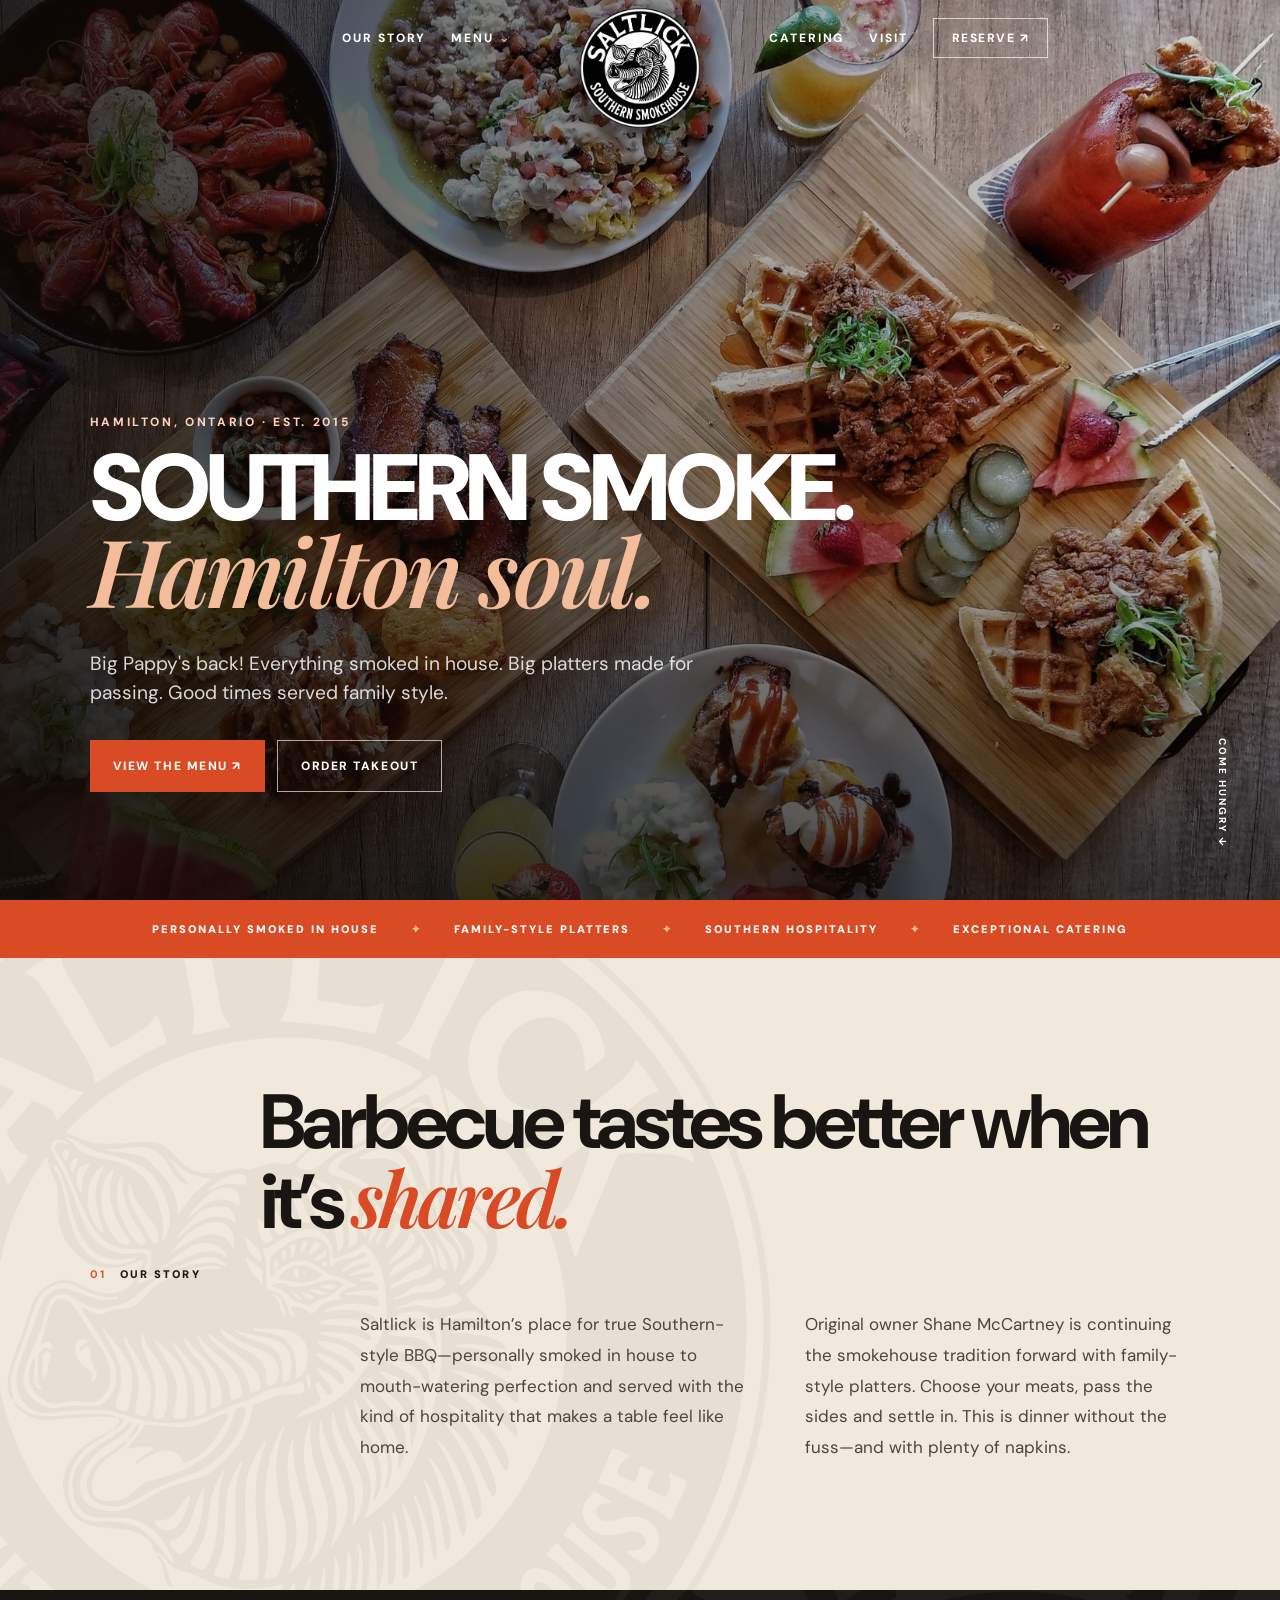
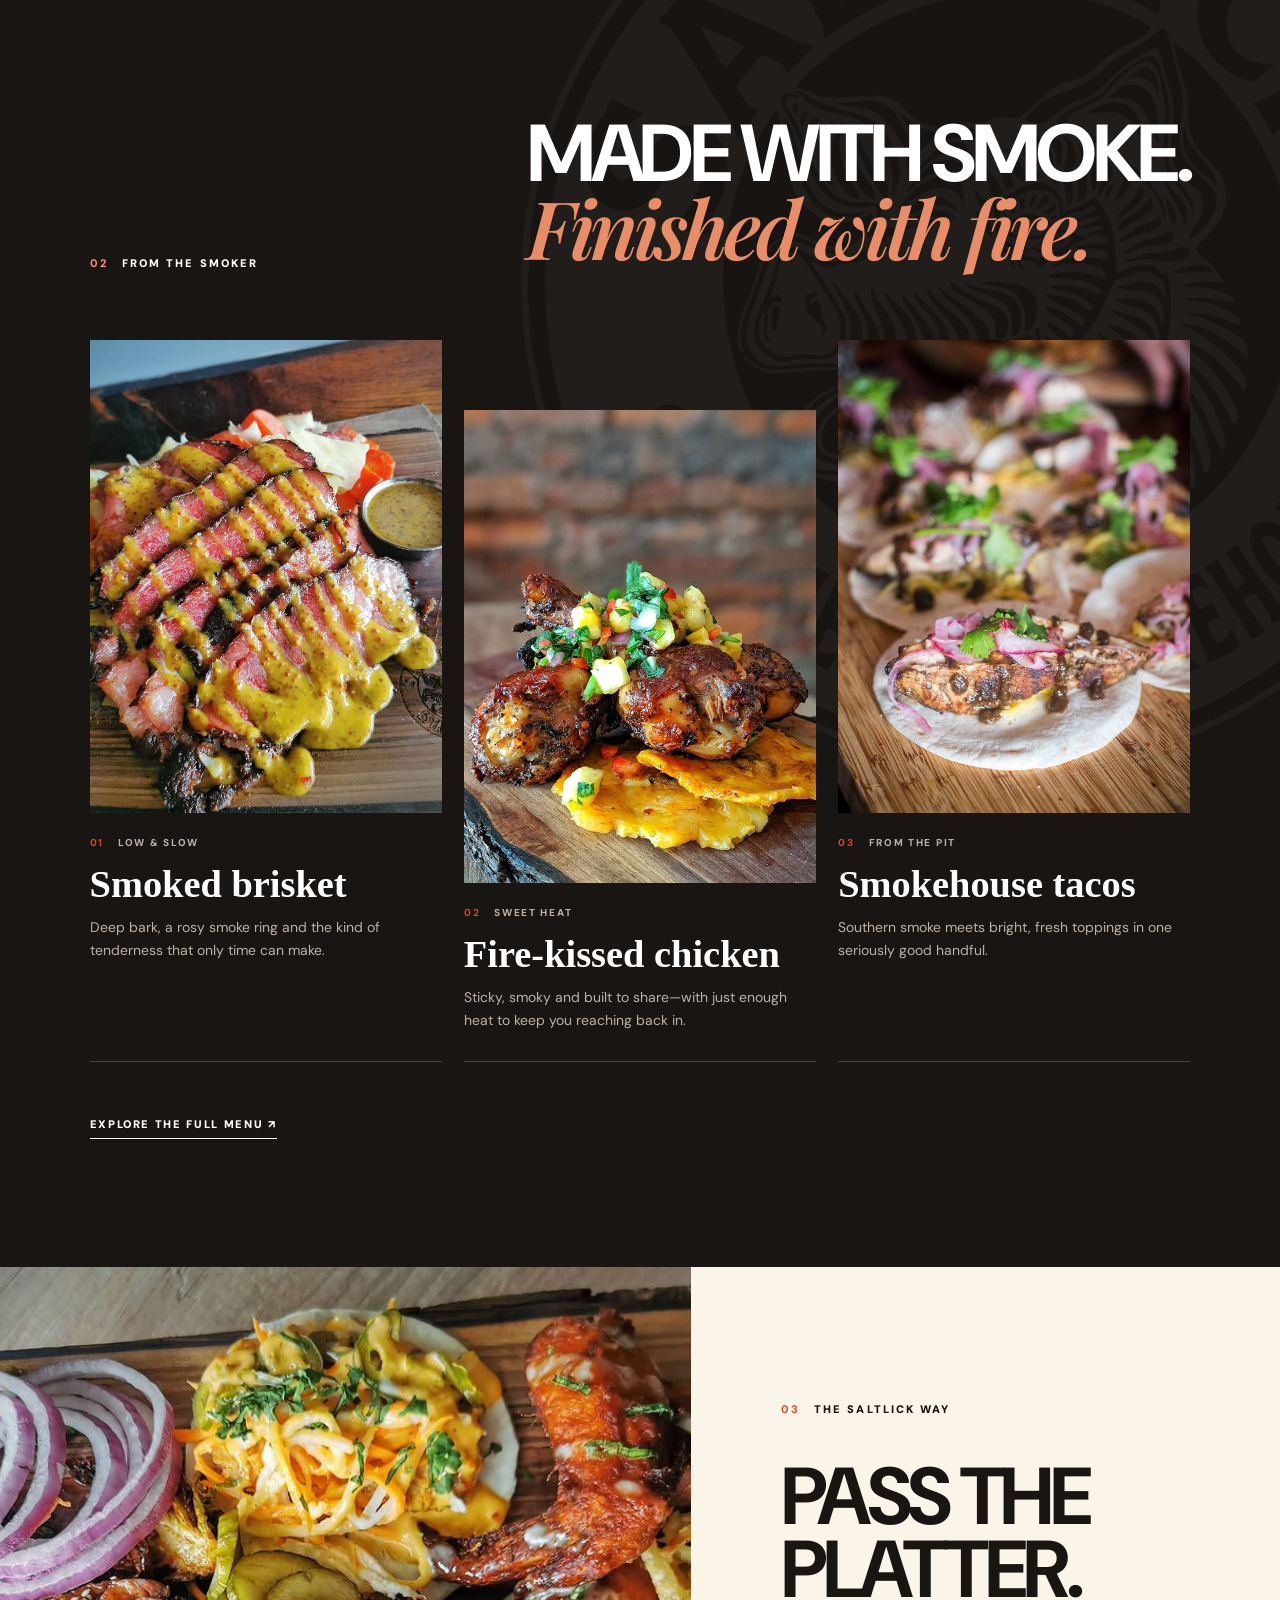
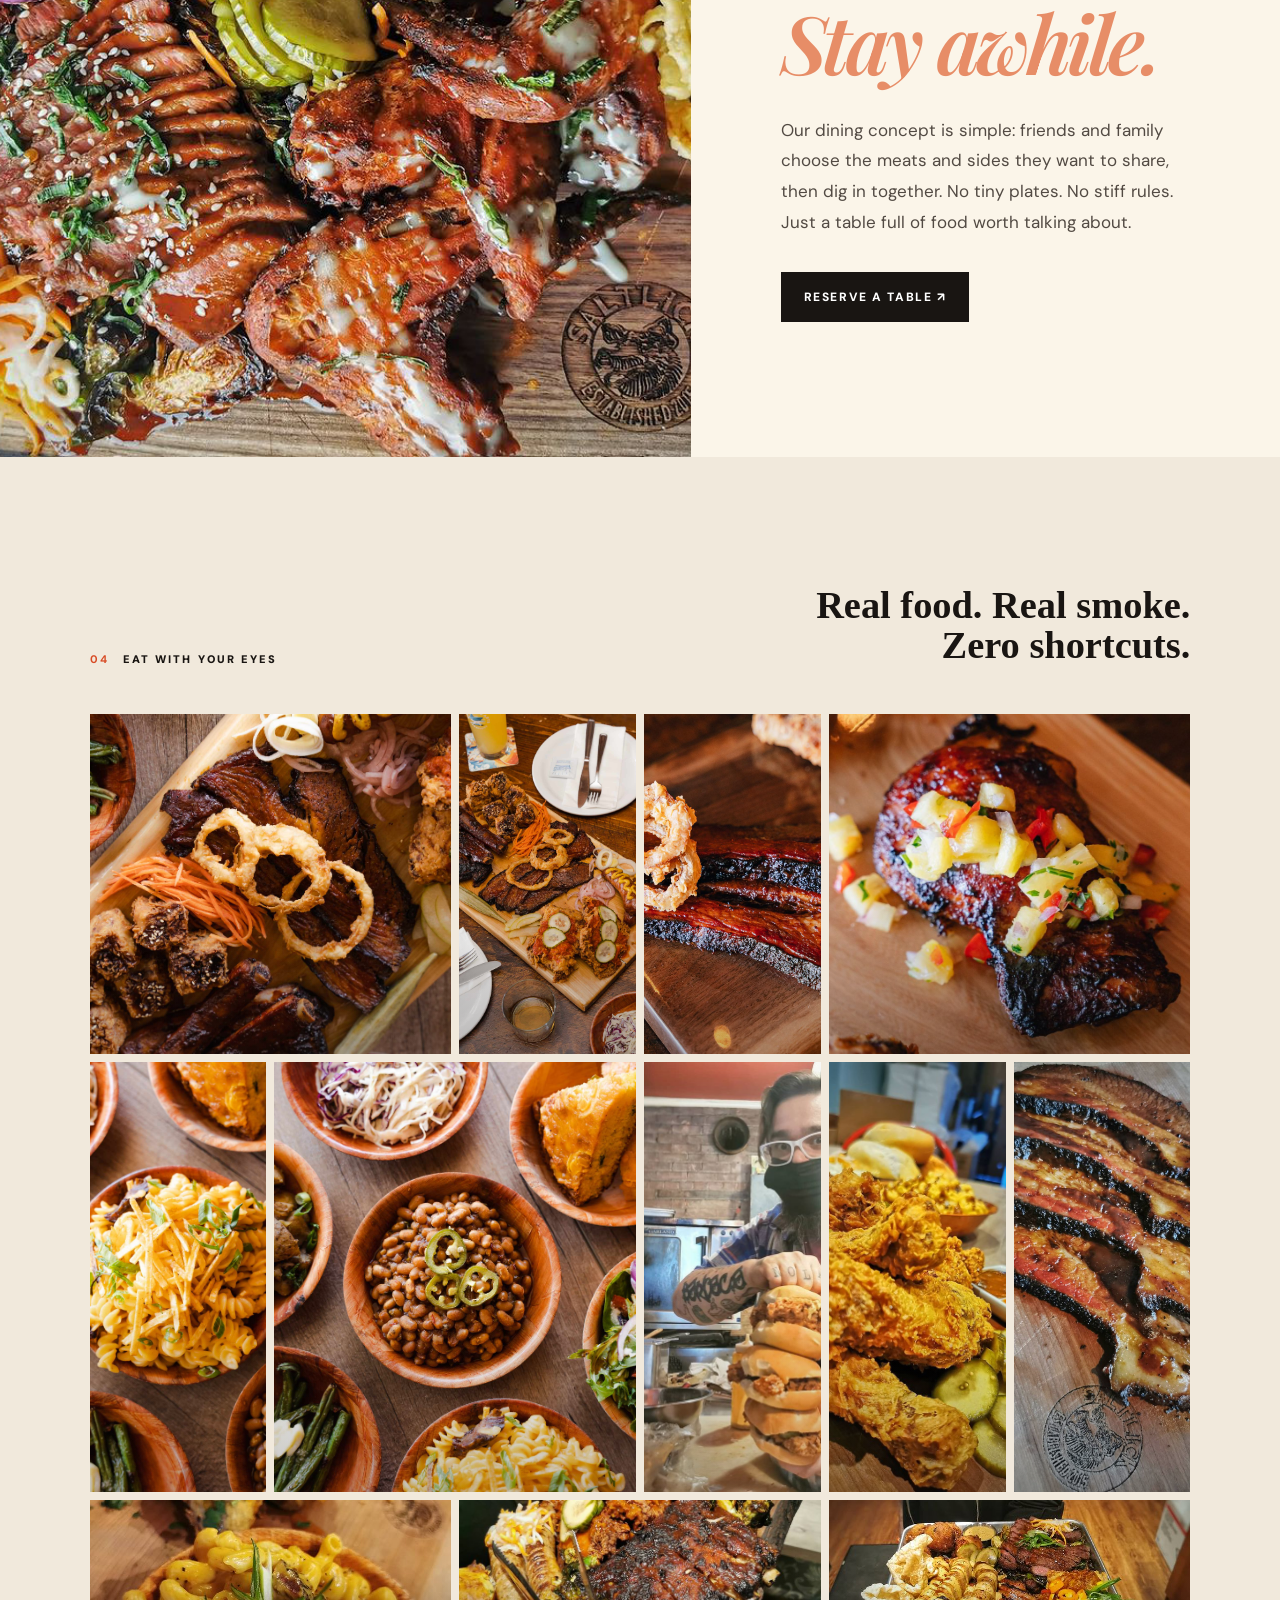
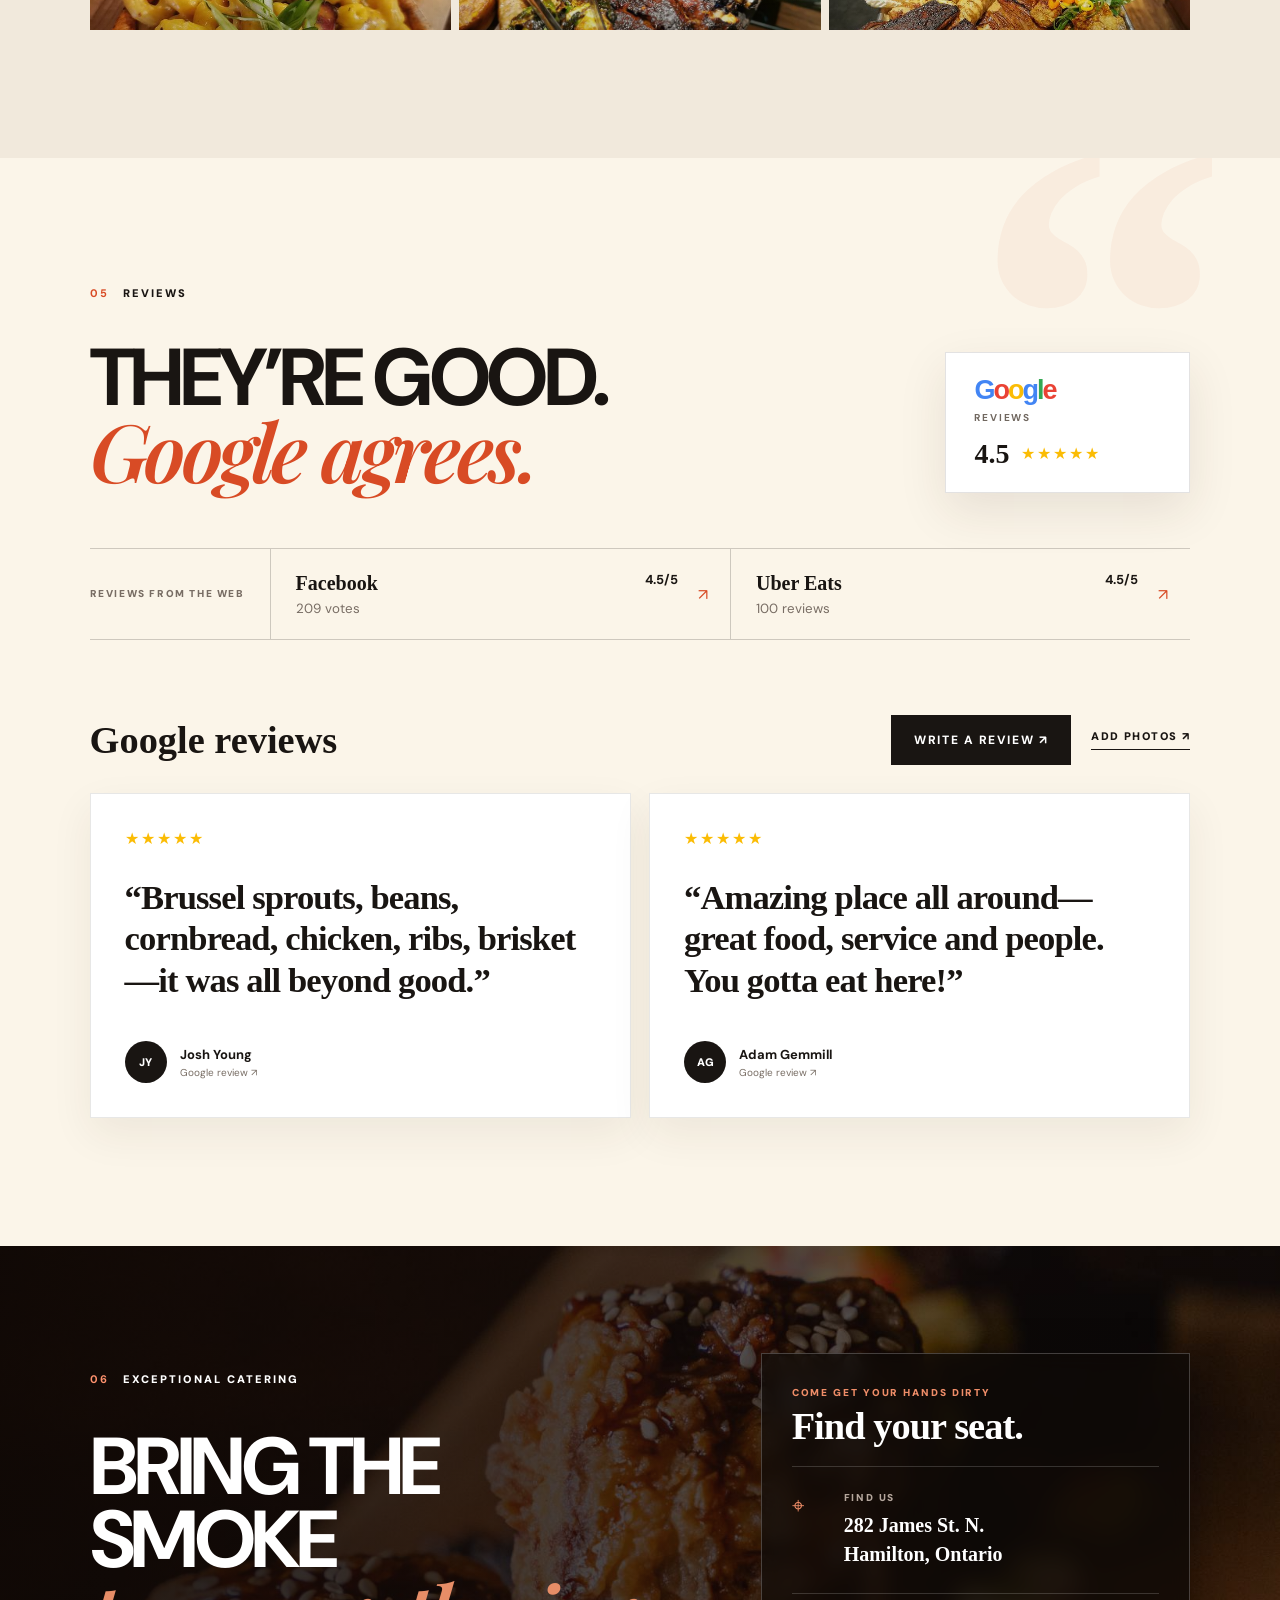
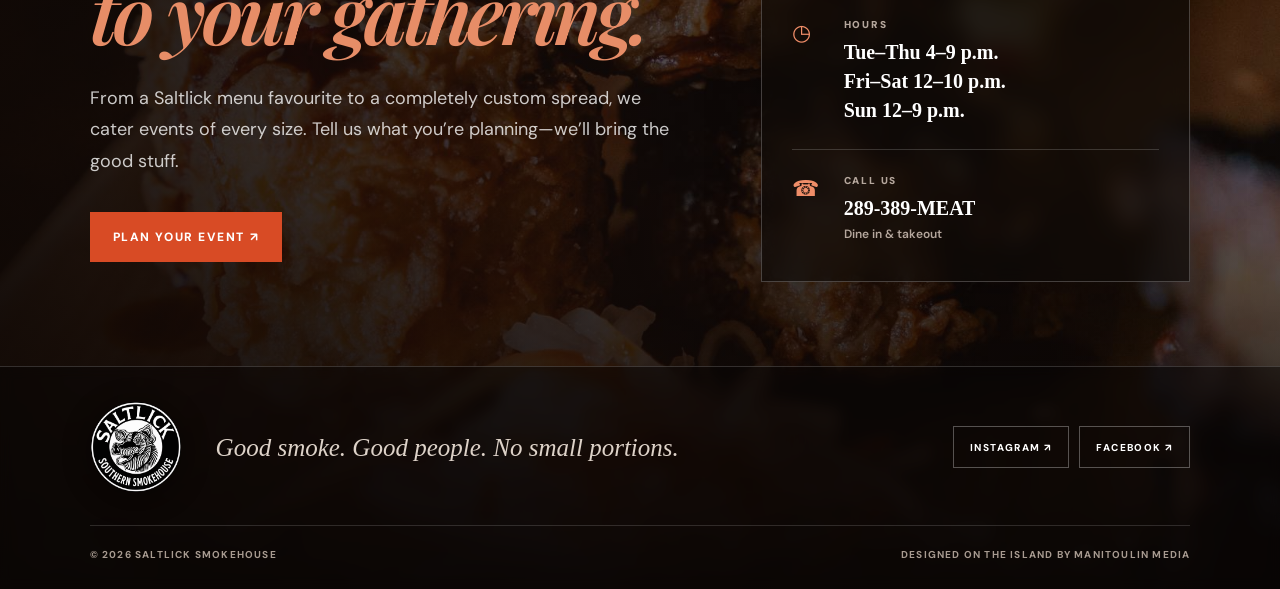
==== index.html @ 4a587c48 "Link navigation to new interior pages" ====
<!doctype html>
<html lang="en">
<head>
  <meta charset="utf-8">
  <meta name="viewport" content="width=device-width,initial-scale=1">
  <meta name="theme-color" content="#17120f">
  <meta name="description" content="House-smoked Southern BBQ, family-style platters and catering in Hamilton, Ontario.">
  <title>Saltlick Smokehouse | Southern BBQ in Hamilton</title>
  <link rel="icon" href="/favicon.ico">
  <link rel="preconnect" href="https://fonts.googleapis.com">
  <link rel="preconnect" href="https://fonts.gstatic.com" crossorigin>
  <link href="https://fonts.googleapis.com/css2?family=DM+Sans:wght@400;600;700;800&family=Playfair+Display:ital,wght@1,600&display=swap" rel="stylesheet">
  <link rel="stylesheet" href="/assets/styles.css">
  <link rel="stylesheet" href="/assets/refinements.css">
  <script src="/assets/site.js" defer></script>
</head>
<body>
  <header class="site-header">
    <nav class="main-nav nav-left" aria-label="Primary navigation">
      <a href="#story">Our story</a>
      <div class="menu-nav-item">
        <button class="menu-trigger" type="button" aria-expanded="false" aria-controls="menu-mega">Menu <span aria-hidden="true">⌄</span></button>
        <div class="mega-menu" id="menu-mega">
          <div class="mega-visual"><img id="mega-menu-image" data-image="mega_menu_default_image" src="/gallery/356795459_3191753444303727_3257160976338832465_n.jpg" alt="Saltlick menu selection"><div><span>From the smoker</span><strong id="mega-menu-title">Pick your pleasure.</strong></div></div>
          <div class="mega-links">
            <a data-menu-image="mega_menu_sandwiches_image" data-menu-title="Sandwiches" href="/menu/#sandwiches" target="_blank" rel="noreferrer"><span>01</span><div><strong>Sandwiches</strong><small>Brisket, smoked pork, fried chicken &amp; jerk chicken</small></div></a>
            <a data-menu-image="mega_menu_platters_image" data-menu-title="Family-style platters" href="/menu/#family-style-platters" target="_blank" rel="noreferrer"><span>02</span><div><strong>Family-style platters</strong><small>Cluck &amp; Oink, This Piggy and The Feast</small></div></a>
            <a data-menu-image="mega_menu_build_image" data-menu-title="Build your own BBQ" href="/menu/#build-your-own-bbq" target="_blank" rel="noreferrer"><span>03</span><div><strong>Build your own BBQ</strong><small>Choose your meats, sides and table size</small></div></a>
            <a data-menu-image="mega_menu_meats_image" data-menu-title="Meat by the lb." href="/menu/#meat-by-the-lb-or-piece" target="_blank" rel="noreferrer"><span>04</span><div><strong>Meat by the lb.</strong><small>Brisket, pork, ribs, chicken and sausage</small></div></a>
            <a data-menu-image="mega_menu_sides_image" data-menu-title="Sides &amp; extras" href="/menu/#sides" target="_blank" rel="noreferrer"><span>05</span><div><strong>Sides &amp; extras</strong><small>Mac &amp; cheese, pit beans, slaw, cornbread and more</small></div></a>
            <a class="mega-all" href="/menu/" target="_blank" rel="noreferrer">View the full menu <span>↗</span></a>
          </div>
        </div>
      </div>
    </nav>
    <a class="brand" href="#top" aria-label="Saltlick Smokehouse home"><img data-image="logo" src="/gallery/saltlick-logo-2026.webp" alt="Saltlick Southern Smokehouse"></a>
    <nav class="main-nav nav-right" aria-label="Secondary navigation">
      <a href="/catering/">Catering</a><a href="/visit/">Visit</a>
      <a class="outline-button" data-link="reserve_url" href="#" target="_blank" rel="noreferrer">Reserve ↗</a>
    </nav>
  </header>

  <main>
    <section class="hero" id="top">
      <img class="hero-image" data-image="hero_image" src="/hero.jpg" alt="Saltlick barbecue spread">
      <div class="hero-shade"></div>
      <div class="hero-copy">
        <p class="kicker" data-text="hero_eyebrow">Hamilton, Ontario · Est. 2015</p>
        <h1><span data-text="hero_title">Southern smoke.</span><br><em data-text="hero_accent">Hamilton soul.</em></h1>
        <p class="hero-intro" data-text="hero_intro">Everything smoked in house. Big platters made for passing. Good times served family style.</p>
        <div class="actions"><a class="button fire" data-link="menu_url" href="#" target="_blank" rel="noreferrer">View the menu ↗</a><a class="button ghost" data-link="order_url" href="#" target="_blank" rel="noreferrer">Order takeout</a></div>
      </div>
      <a class="scroll-cue" href="#story">Come hungry ↓</a>
    </section>

    <div class="ticker"><span>Personally smoked in house</span><i>✦</i><span>Family-style platters</span><i>✦</i><span>Southern hospitality</span><i>✦</i><span>Exceptional catering</span></div>

    <section class="story section" id="story">
      <div class="section-label"><b>01</b> Our story</div>
      <div class="story-copy"><h2><span data-text="story_heading">Barbecue tastes better when it’s</span> <em data-text="story_accent">shared.</em></h2><div class="columns"><p data-text="story_paragraph_one"></p><p data-text="story_paragraph_two"></p></div></div>
    </section>

    <section class="food section" id="food">
      <div class="section-top"><div class="section-label light"><b>02</b> From the smoker</div><h2>Made with smoke.<br><em>Finished with fire.</em></h2></div>
      <div class="food-grid" id="featured-dishes"></div>
      <a class="underlink" data-link="menu_url" href="#" target="_blank" rel="noreferrer">Explore the full menu ↗</a>
    </section>

    <section class="family">
      <img data-image="family_image" src="/slide_905139900314521_8714369279583726082_n-copy.jpg" alt="Family-style barbecue platter">
      <div class="family-copy"><div class="section-label"><b>03</b> The Saltlick way</div><h2>Pass the platter.<br><em>Stay awhile.</em></h2><p data-text="family_text"></p><a class="button dark" data-link="reserve_url" href="#" target="_blank" rel="noreferrer">Reserve a table ↗</a></div>
    </section>

    <section class="gallery section"><div class="gallery-head"><div class="section-label"><b>04</b> Eat with your eyes</div><p>Real food. Real smoke.<br>Zero shortcuts.</p></div><div class="gallery-grid" id="gallery-grid"></div></section>

    <section class="reviews-section section" id="reviews">
      <div class="reviews-heading">
        <div>
          <div class="section-label"><b>05</b> Reviews</div>
          <h2>They’re good.<br><em>Google agrees.</em></h2>
        </div>
        <div class="google-rating" aria-label="Google reviews">
          <span class="google-wordmark" aria-label="Google"><i>G</i><i>o</i><i>o</i><i>g</i><i>l</i><i>e</i></span>
          <strong>Reviews</strong>
          <div><b>4.5</b><span aria-label="5 stars">★★★★★</span></div>
        </div>
      </div>
      <div class="review-sources" aria-label="Reviews from the web">
        <span>Reviews from the web</span>
        <a href="https://www.facebook.com/saltlicksmokehouse/" target="_blank" rel="noreferrer"><b>Facebook</b><strong>4.5/5</strong><small>209 votes</small><i>↗</i></a>
        <a href="https://www.ubereats.com/ca/store/saltlick-smokehouse/rOpn5LIuXEaEDZ4cx0PFCw" target="_blank" rel="noreferrer"><b>Uber Eats</b><strong>4.5/5</strong><small>100 reviews</small><i>↗</i></a>
      </div>
      <div class="google-reviews-head">
        <h3>Google reviews</h3>
        <div>
          <a class="button dark" href="https://www.google.com/search?q=salt+lick+smokehouse&sourceid=chrome&ie=UTF-8#" target="_blank" rel="noreferrer">Write a review ↗</a>
          <a class="review-photo-link" href="https://www.google.com/search?q=salt+lick+smokehouse&sourceid=chrome&ie=UTF-8#" target="_blank" rel="noreferrer">Add photos ↗</a>
        </div>
      </div>
      <div class="review-grid">
        <article class="review-card">
          <div class="review-stars" aria-label="5 stars">★★★★★</div>
          <blockquote>“Brussel sprouts, beans, cornbread, chicken, ribs, brisket—it was all beyond good.”</blockquote>
          <a href="https://www.google.com/maps/contrib/114781507505024733555?hl=en-CA" target="_blank" rel="noreferrer"><span>JY</span><div><strong>Josh Young</strong><small>Google review ↗</small></div></a>
        </article>
        <article class="review-card">
          <div class="review-stars" aria-label="5 stars">★★★★★</div>
          <blockquote>“Amazing place all around—great food, service and people. You gotta eat here!”</blockquote>
          <a href="https://www.google.com/maps/contrib/114478082325155027493?hl=en-CA" target="_blank" rel="noreferrer"><span>AG</span><div><strong>Adam Gemmill</strong><small>Google review ↗</small></div></a>
        </article>
      </div>
    </section>
  </main>

  <footer class="site-footer">
    <section class="catering" id="catering">
      <img data-image="catering_image" src="/gallery/356795459_3191753444303727_3257160976338832465_n.jpg" alt="Saltlick catering spread"><div class="catering-shade"></div>
      <div class="catering-layout">
        <div class="catering-copy"><div class="section-label light"><b>06</b> Exceptional catering</div><h2><span data-text="catering_heading">Bring the smoke</span><br><em data-text="catering_accent">to your gathering.</em></h2><p data-text="catering_text"></p><a class="button fire" data-link="catering_email" data-mailto href="#">Plan your event ↗</a></div>
        <div class="catering-details" id="visit">
          <div class="catering-details-head"><span>Come get your hands dirty</span><h3>Find your seat.</h3></div>
          <article><span>⌖</span><div><small>Find us</small><a data-link="map_url" href="#" target="_blank" rel="noreferrer"><span data-text="address"></span></a></div></article>
          <article><span>◷</span><div><small>Hours</small><p class="preserve" data-text="hours"></p></div></article>
          <article><span>☎</span><div><small>Call us</small><a data-link="phone" data-tel href="#"><span data-text="phone_display"></span></a><p>Dine in &amp; takeout</p></div></article>
        </div>
      </div>
      <div class="footer-base">
        <img data-image="logo" src="/gallery/saltlick-logo-2026.webp" alt="Saltlick Southern Smokehouse">
        <p data-text="footer_tagline"></p>
        <div class="socials"><a data-link="instagram_url" href="#" target="_blank" rel="noreferrer">Instagram ↗</a><a data-link="facebook_url" href="#" target="_blank" rel="noreferrer">Facebook ↗</a></div>
        <div class="credits"><span>© 2026 Saltlick Smokehouse</span><a href="https://manitoulinmedia.ca" target="_blank" rel="noreferrer">Designed on the Island by Manitoulin Media</a></div>
      </div>
    </section>
  </footer>

  <dialog class="gallery-lightbox" id="gallery-lightbox"><button class="lightbox-close" type="button" aria-label="Close photo">×</button><div class="lightbox-media"><img src="" alt=""></div><div class="lightbox-copy"><span>Saltlick Smokehouse</span><h3></h3><p></p></div></dialog>
</body>
</html>
---- assets/styles.css ----
:root{--ink:#191512;--paper:#f1e9dc;--cream:#fbf5e9;--ember:#d84b25;--line:rgba(25,21,18,.2)}*{box-sizing:border-box}html{scroll-behavior:smooth}body{margin:0;background:var(--paper);color:var(--ink);font-family:"DM Sans",Arial,sans-serif}a{color:inherit;text-decoration:none}img{display:block;width:100%}em{font-family:"Playfair Display",Georgia,serif;font-weight:600}
.site-header{position:absolute;z-index:20;top:0;left:0;width:100%;height:120px;display:grid;grid-template-columns:1fr auto 1fr;align-items:center;padding:0 clamp(24px,4vw,72px);border-bottom:1px solid #ffffff47;color:#fff}.brand{width:88px;height:88px}.brand img{height:100%;object-fit:contain;filter:drop-shadow(0 4px 14px #0006)}nav{display:flex;gap:36px;font-size:12px;font-weight:800;letter-spacing:.16em;text-transform:uppercase}nav a{position:relative}nav a:after{content:"";position:absolute;left:0;bottom:-8px;width:0;height:2px;background:var(--ember);transition:.25s}nav a:hover:after{width:100%}.outline-button{justify-self:end;padding:13px 18px;border:1px solid #ffffffa6;font-size:12px;font-weight:800;letter-spacing:.12em;text-transform:uppercase}.outline-button:hover{background:#fff;color:var(--ink)}
.hero{height:min(940px,100svh);min-height:720px;position:relative;display:flex;align-items:flex-end;overflow:hidden;background:#201611;color:#fff}.hero-image{position:absolute;inset:0;height:100%;object-fit:cover;object-position:center 52%;animation:hero-in 1.5s ease-out both}.hero-shade{position:absolute;inset:0;background:linear-gradient(90deg,#0f0906d6 0%,#140c086b 52%,#140a0520),linear-gradient(0deg,#0b07059e,transparent 52%)}.hero-copy{position:relative;z-index:2;padding:0 clamp(24px,7vw,120px) clamp(96px,12vh,140px);max-width:1080px}.kicker{margin:0 0 18px;color:#ffd0bc;font-size:12px;font-weight:800;letter-spacing:.22em;text-transform:uppercase}.hero h1{font-size:clamp(62px,8.5vw,132px);line-height:.82;letter-spacing:-.055em;margin:0;text-transform:uppercase}.hero h1 em{color:#f3bc9b;text-transform:none;letter-spacing:-.04em}.hero-intro{font-size:clamp(16px,1.5vw,21px);line-height:1.55;max-width:610px;margin:32px 0;color:#ffffffd4}.actions{display:flex;gap:12px;flex-wrap:wrap}.button{display:inline-flex;align-items:center;justify-content:center;padding:17px 23px;font-size:12px;font-weight:800;letter-spacing:.13em;text-transform:uppercase;transition:.2s}.button:hover{transform:translateY(-2px)}.fire{background:var(--ember);color:#fff}.fire:hover{background:#ee5d34}.ghost{border:1px solid #ffffffa6;color:#fff}.ghost:hover{background:#fff;color:var(--ink)}.dark{background:var(--ink);color:#fff}.scroll-cue{position:absolute;z-index:2;right:clamp(24px,4vw,72px);bottom:52px;font-size:10px;font-weight:800;letter-spacing:.2em;text-transform:uppercase;writing-mode:vertical-rl}
.ticker{min-height:58px;background:var(--ember);color:#fff;display:flex;align-items:center;justify-content:center;gap:32px;padding:16px 30px;overflow:hidden;text-transform:uppercase;font-size:11px;font-weight:900;letter-spacing:.18em;white-space:nowrap}.ticker i{font-style:normal;color:#ffbe95}.section{padding:clamp(80px,10vw,150px) clamp(24px,7vw,120px)}.section-label{display:flex;gap:14px;align-items:center;font-size:11px;font-weight:900;letter-spacing:.19em;text-transform:uppercase}.section-label b{color:var(--ember)}.section-label.light{color:#fff}.section-label.light b{color:#ff926e}
.story{display:grid;grid-template-columns:170px 1fr;position:relative;overflow:hidden}.watermark{position:absolute;right:-.05em;top:-.18em;font:700 min(40vw,560px)/1 Georgia,serif;color:#62452a11}.story-copy{grid-column:2;max-width:1070px;position:relative}.story h2{font-size:clamp(48px,6vw,96px);line-height:.96;letter-spacing:-.055em;margin:0 0 70px}.story h2 em{color:var(--ember)}.columns{display:grid;grid-template-columns:1fr 1fr;gap:60px;max-width:830px;margin-left:auto}.columns p{font-size:17px;line-height:1.8;margin:0;color:#4d453e}
.food{background:var(--ink);color:#fff}.section-top{display:flex;justify-content:space-between;align-items:flex-end;margin-bottom:70px}.section-top h2,.family h2,.catering h2,.visit h2{font-size:clamp(50px,6.3vw,94px);line-height:.9;letter-spacing:-.055em;margin:0;text-transform:uppercase}.section-top em,.family em,.catering em,.visit em{color:#e78d67;text-transform:none}.food-grid{display:grid;grid-template-columns:repeat(3,1fr);gap:22px}.food-card{padding-bottom:28px;border-bottom:1px solid #ffffff33}.food-image{height:clamp(300px,37vw,560px);overflow:hidden;background:#2b211c}.food-image img{height:100%;object-fit:cover;transition:transform .7s}.food-card:hover img{transform:scale(1.035)}.food-card:nth-child(2){margin-top:70px}.meta{display:flex;gap:14px;margin-top:23px;text-transform:uppercase;font-size:10px;font-weight:800;letter-spacing:.17em;color:#bcb1a8}.meta b{color:var(--ember)}.food-card h3{font:700 clamp(28px,3vw,43px)/1 Georgia,serif;margin:16px 0 12px}.food-card>p{margin:0;color:#bcb1a8;font-size:14px;line-height:1.7}.underlink{display:inline-block;margin-top:55px;padding-bottom:7px;border-bottom:1px solid;font-size:11px;font-weight:900;letter-spacing:.15em;text-transform:uppercase}
.family{display:grid;grid-template-columns:1.08fr .92fr;min-height:790px;background:var(--cream)}.family>img{height:100%;min-height:620px;object-fit:cover}.family-copy{display:flex;flex-direction:column;justify-content:center;padding:80px clamp(36px,7vw,110px)}.family h2{margin:45px 0 30px}.family-copy p{font-size:17px;line-height:1.8;color:#524a43;max-width:560px;margin:0 0 35px}.family .button{align-self:flex-start}
.gallery-head{display:flex;align-items:end;justify-content:space-between;margin-bottom:48px}.gallery-head p{font:700 clamp(28px,3vw,44px)/1.05 Georgia,serif;margin:0;text-align:right}.gallery-grid{display:grid;grid-template-columns:1.15fr .85fr 1fr;grid-template-rows:340px 430px;gap:15px}.gallery-grid img{height:100%;object-fit:cover}.gallery-grid img:nth-child(1){grid-row:span 2}.gallery-grid img:nth-child(4){grid-column:span 2}
.catering{min-height:760px;position:relative;display:flex;align-items:center;color:#fff;overflow:hidden;background:#20130f}.catering>img{position:absolute;inset:0;height:100%;object-fit:cover}.catering-shade{position:absolute;inset:0;background:linear-gradient(90deg,#140a06e6,#140a067a 58%,#140a0629)}.catering-copy{position:relative;z-index:1;padding:90px clamp(24px,7vw,120px);max-width:890px}.catering h2{margin:45px 0 28px}.catering p{font-size:18px;line-height:1.75;max-width:610px;color:#ffffffc7;margin:0 0 35px}
.visit{display:grid;grid-template-columns:1fr 1fr;gap:80px;align-items:end}.visit h2{margin-top:42px}.visit h2 em{color:var(--ember)}.visit-list{border-top:1px solid var(--line)}.visit article{display:grid;grid-template-columns:38px 1fr;gap:20px;padding:25px 0;border-bottom:1px solid var(--line)}.visit article>span{color:var(--ember);font-size:24px}.visit small{display:block;font-size:10px;font-weight:900;letter-spacing:.18em;text-transform:uppercase;color:#7b6f65;margin-bottom:8px}.visit a,.visit p{font:700 21px/1.45 Georgia,serif;margin:0}.visit a:hover{color:var(--ember)}.preserve,[data-text=address]{white-space:pre-line}
footer{background:#0e0c0a;color:#fff;text-align:center;padding:85px clamp(24px,7vw,120px) 30px}footer>img{width:130px;margin:0 auto 25px}footer>p{font:italic 25px Georgia,serif;color:#c5bbb2}.socials{display:flex;justify-content:center;gap:10px;margin:30px 0 70px}.socials a{width:44px;height:44px;border:1px solid #554b44;display:grid;place-items:center;font-weight:800}.socials a:hover{background:var(--ember);border-color:var(--ember)}.credits{display:flex;justify-content:space-between;padding-top:25px;border-top:1px solid #302a26;color:#837970;font-size:10px;font-weight:700;letter-spacing:.12em;text-transform:uppercase}.credits a:hover{color:#fff}
@keyframes hero-in{from{transform:scale(1.06);opacity:.4}to{transform:scale(1);opacity:1}}
@media(max-width:900px){.site-header{height:95px;grid-template-columns:1fr auto}.brand{width:70px;height:70px}nav{display:none}.hero{min-height:680px}.hero h1{font-size:clamp(56px,14vw,88px)}.scroll-cue{display:none}.story{grid-template-columns:1fr}.story .section-label{margin-bottom:40px}.story-copy{grid-column:1}.columns{margin:0}.section-top{display:block}.section-top .section-label{margin-bottom:40px}.food-grid{grid-template-columns:1fr 1fr}.food-card:nth-child(3){grid-column:1/-1;max-width:55%}.family{grid-template-columns:1fr}.family>img{height:65vw;min-height:0}.gallery-grid{grid-template-rows:270px 330px}.visit{grid-template-columns:1fr;align-items:start}}
@media(max-width:620px){.site-header{padding:0 18px}.outline-button{padding:11px 13px}.hero{height:94svh}.hero-image{object-position:57% center}.hero-shade{background:linear-gradient(0deg,#100805de,#140a0559 80%)}.hero-copy{padding:0 20px 58px}.hero h1{line-height:.87}.hero-intro{margin:24px 0;font-size:15px}.actions{display:grid;grid-template-columns:1fr 1fr}.button{padding:15px 12px}.ticker{justify-content:flex-start}.section{padding:78px 20px}.columns{grid-template-columns:1fr;gap:24px}.story h2{font-size:46px;margin-bottom:42px}.section-top h2,.family h2,.catering h2,.visit h2{font-size:48px}.food-grid{grid-template-columns:1fr;gap:46px}.food-card:nth-child(2){margin-top:0}.food-card:nth-child(3){grid-column:auto;max-width:none}.food-image{height:115vw;max-height:560px}.family>img{height:115vw}.family-copy{padding:75px 20px}.gallery-head{display:block}.gallery-head p{text-align:left;margin-top:35px}.gallery-grid{grid-template-columns:1fr 1fr;grid-template-rows:290px 230px 270px}.gallery-grid img:nth-child(1){grid-row:auto;grid-column:span 2}.gallery-grid img:nth-child(4){grid-column:auto}.catering{min-height:700px}.credits{display:grid;gap:14px}}
@media(prefers-reduced-motion:reduce){html{scroll-behavior:auto}.hero-image{animation:none}.food-image img{transition:none}}

/* Sticky smokehouse navigation and menu mega panel */
.site-header{position:fixed;height:82px;background:transparent;border-bottom:0;box-shadow:none;transition:background .35s ease,box-shadow .35s ease,backdrop-filter .35s ease}
.site-header.is-scrolled,.site-header:has(.menu-nav-item:hover),.site-header:has(.menu-nav-item:focus-within){background:linear-gradient(180deg,rgba(14,10,8,.97),rgba(14,10,8,.92));box-shadow:0 12px 34px rgba(0,0,0,.18);backdrop-filter:blur(10px)}
.brand{position:relative;z-index:32;align-self:start;width:122px;height:122px;margin-top:7px}
.brand img{filter:drop-shadow(0 7px 16px #0009)}
.main-nav{display:flex;align-items:center;height:100%;gap:25px}
.nav-left{justify-self:end;margin-right:68px}.nav-right{justify-self:start;margin-left:68px}
.main-nav>a,.menu-trigger{position:relative}
.main-nav>a:after,.menu-trigger:after{content:"";position:absolute;left:0;bottom:-8px;width:0;height:2px;background:var(--ember);transition:.25s}
.main-nav>a:hover:after,.menu-trigger:hover:after,.menu-trigger[aria-expanded=true]:after{width:100%}
.menu-nav-item{display:flex;align-items:center;height:82px}
.menu-trigger{border:0;padding:0;background:none;color:inherit;font:inherit;letter-spacing:inherit;text-transform:inherit;cursor:pointer}
.menu-trigger span{display:inline-block;margin-left:5px;color:#f19a77;transition:transform .2s}
.menu-trigger[aria-expanded=true] span{transform:rotate(180deg)}
.mega-menu{position:fixed;z-index:29;left:0;right:0;top:82px;display:grid;grid-template-columns:minmax(300px,.78fr) 1.22fr;gap:clamp(30px,5vw,75px);padding:30px clamp(24px,7vw,120px) 36px;background:#17120f;color:#fff;border-top:3px solid var(--ember);box-shadow:0 28px 55px #0007;opacity:0;visibility:hidden;transform:translateY(-12px);transition:opacity .22s,transform .22s,visibility .22s;text-transform:none;letter-spacing:normal}
.menu-nav-item:hover .mega-menu,.menu-nav-item:focus-within .mega-menu,.mega-menu.is-open{opacity:1;visibility:visible;transform:none}
.mega-visual{position:relative;min-height:260px;height:34vh;max-height:340px;overflow:hidden;background:#2b1b15}
.mega-visual:after{content:"";position:absolute;inset:0;background:linear-gradient(0deg,#120b08dc 0%,transparent 68%)}
.mega-visual img{height:100%;object-fit:cover;opacity:1;transform:scale(1);transition:opacity .25s ease,transform .45s ease}
.mega-visual img.is-changing{opacity:.18;transform:scale(1.025)}
.mega-visual>div{position:absolute;z-index:1;left:24px;right:24px;bottom:22px}
.mega-visual span{display:block;color:#ffb08d;font-size:10px;font-weight:900;letter-spacing:.2em;text-transform:uppercase;margin-bottom:8px}
.mega-visual strong{display:block;font:italic 700 clamp(30px,3.1vw,48px)/.95 "Playfair Display",Georgia,serif}
.mega-links{display:grid;grid-template-columns:1fr 1fr}
.mega-links>a{display:grid;grid-template-columns:32px 1fr;gap:14px;padding:16px 18px;border-bottom:1px solid #ffffff1f;transition:background .2s}
.mega-links>a:hover{background:#ffffff0a}
.mega-links>a>span{color:var(--ember);font-size:10px;font-weight:900;letter-spacing:.15em}
.mega-links strong{display:block;font:700 19px/1.15 Georgia,serif}
.mega-links small{display:block;margin-top:6px;color:#9e938a;font-size:11px;line-height:1.45}
.mega-links .mega-all{grid-column:1/-1;display:flex;justify-content:space-between;align-items:center;margin-top:12px;padding:16px 18px;background:var(--ember);border:0;font-size:11px;font-weight:900;letter-spacing:.15em;text-transform:uppercase}
.mega-links .mega-all:hover{background:#ef5a32}
.mega-links .mega-all>span{color:#fff;font-size:16px}
.nav-right .outline-button:after{display:none}

@media(max-width:900px){
  .site-header{height:72px;grid-template-columns:1fr auto 1fr;padding:0 18px}
  .brand{width:92px;height:92px;margin-top:5px}
  .main-nav{display:flex}
  .nav-left{justify-self:end;margin-right:20px}.nav-right{justify-self:start;margin-left:20px}
  .main-nav>a{display:none}
  .nav-right .outline-button{display:inline-flex;margin:0}
  .menu-nav-item{height:72px}
  .mega-menu{top:72px;grid-template-columns:1fr;padding:20px;max-height:calc(100svh - 72px);overflow:auto}
  .mega-visual{height:24vh;min-height:170px;max-height:240px}
}
@media(max-width:620px){
  .site-header{padding:0 12px}
  .brand{width:86px;height:86px}
  .main-nav{gap:0}
  .nav-left{margin-right:12px}.nav-right{margin-left:12px}
  .outline-button{padding:10px 9px;font-size:9px}
  .mega-links{grid-template-columns:1fr}
  .mega-links .mega-all{grid-column:1}
}

/* Branded section watermarks */
.story:before,.food:before{content:"";position:absolute;pointer-events:none;background:url('/saltlick-logo-2018.png') center/contain no-repeat;aspect-ratio:1;width:min(42vw,540px)}
.story:before{left:-9%;bottom:-18%;opacity:.045;filter:grayscale(1)}
.food{position:relative;overflow:hidden}.food:before{right:-10%;top:4%;opacity:.035;filter:grayscale(1) invert(1)}
.food>*{position:relative;z-index:1}

/* Editorial photo mosaic */
.gallery-grid{display:grid;grid-template-columns:repeat(6,1fr);grid-auto-rows:130px;gap:8px}
.gallery-item{position:relative;overflow:hidden;border:0;padding:0;background:#2a211b;color:#fff;cursor:pointer;text-align:left}
.gallery-item:nth-child(1){grid-column:span 2}.gallery-item:nth-child(2),.gallery-item:nth-child(3){grid-column:span 1}.gallery-item:nth-child(4){grid-column:span 2}.gallery-item:nth-child(5){grid-column:span 1}.gallery-item:nth-child(6){grid-column:span 2}.gallery-item:nth-child(7),.gallery-item:nth-child(8),.gallery-item:nth-child(9){grid-column:span 1}.gallery-item:nth-child(10),.gallery-item:nth-child(11),.gallery-item:nth-child(12){grid-column:span 2}.gallery-item:nth-child(n){grid-row:span 1}
.gallery-item img{width:100%;height:100%;object-fit:cover;transition:transform .65s,filter .35s}
.gallery-item:after{content:"";position:absolute;inset:0;background:linear-gradient(0deg,#120a07a8,transparent 48%);opacity:.35;transition:opacity .3s}
.gallery-item>span{position:absolute;z-index:1;left:18px;bottom:16px;font-size:10px;font-weight:900;letter-spacing:.16em;text-transform:uppercase;opacity:0;transform:translateY(8px);transition:.3s}
.gallery-item:hover img{transform:scale(1.04);filter:saturate(1.08)}.gallery-item:hover:after,.gallery-item:focus-visible:after{opacity:1}.gallery-item:hover>span,.gallery-item:focus-visible>span{opacity:1;transform:none}
.gallery-lightbox{width:min(1100px,92vw);max-height:90vh;border:0;padding:0;background:#17120f;color:#fff;box-shadow:0 30px 90px #000b;overflow:hidden}
.gallery-lightbox::backdrop{background:#080503e8;backdrop-filter:blur(5px)}
.gallery-lightbox[open]{display:grid;grid-template-columns:minmax(0,1.45fr) minmax(280px,.55fr)}
.lightbox-media{min-height:520px;background:#0c0907}.lightbox-media img{width:100%;height:100%;object-fit:cover}
.lightbox-copy{display:flex;flex-direction:column;justify-content:end;padding:44px 34px}.lightbox-copy>span{color:#ef8d68;font-size:10px;font-weight:900;letter-spacing:.18em;text-transform:uppercase}.lightbox-copy h3{font:700 35px/1.05 Georgia,serif;margin:16px 0}.lightbox-copy p{color:#bcb1a8;font-size:14px;line-height:1.7;margin:0}.lightbox-close{position:absolute;z-index:2;right:15px;top:15px;width:42px;height:42px;border:1px solid #ffffff70;background:#100b08c9;color:#fff;font-size:27px;line-height:1;cursor:pointer}

/* Catering, visit and credits form one continuous footer */
.site-footer{padding:0;text-align:initial;background:#0e0c0a;color:#fff}
.site-footer .catering{border-bottom:1px solid #ffffff18}
.site-footer .visit{background:#15110e;color:#fff;align-items:center}
.site-footer .visit h2 em{color:#ef8d68}.site-footer .visit-list{border-color:#ffffff24}.site-footer .visit article{border-color:#ffffff1f}.site-footer .visit small{color:#9c9086}.site-footer .visit a,.site-footer .visit p{color:#fff}.site-footer .visit article>span{color:#ef8d68}
.footer-base{text-align:center;padding:70px clamp(24px,7vw,120px) 30px;background:#0e0c0a}
.footer-base>img{width:130px;margin:0 auto 25px}.footer-base>p{font:italic 25px Georgia,serif;color:#c5bbb2}
.site-footer .catering{display:block;min-height:760px}
.catering-layout{position:relative;z-index:1;min-height:760px;display:grid;grid-template-columns:minmax(0,1.15fr) minmax(330px,.85fr);gap:clamp(55px,7vw,120px);align-items:center;padding:90px clamp(24px,7vw,120px)}
.catering-layout .catering-copy{position:static;padding:0;max-width:760px}
.catering-details{scroll-margin-top:120px;background:rgba(15,10,8,.82);border:1px solid rgba(255,255,255,.2);padding:14px 30px;backdrop-filter:blur(10px)}
.catering-details article{display:grid;grid-template-columns:34px 1fr;gap:18px;padding:24px 0;border-bottom:1px solid rgba(255,255,255,.17)}
.catering-details article:last-child{border-bottom:0}.catering-details article>span{color:#ef8d68;font-size:22px}
.catering-details small{display:block;color:#b5a79d;font-size:10px;font-weight:900;letter-spacing:.18em;text-transform:uppercase;margin-bottom:7px}
.catering-details a,.catering-details p{display:block;color:#fff;font:700 20px/1.45 Georgia,serif;margin:0;white-space:pre-line}.catering-details a:hover{color:#ff9a73}.catering-details article:last-child p{margin-top:3px;color:#b5a79d;font:600 12px/1.4 "DM Sans",Arial,sans-serif}

@media(max-width:900px){
  .gallery-grid{grid-template-columns:repeat(4,1fr);grid-auto-rows:130px}.gallery-item:nth-child(n){grid-column:span 1;grid-row:span 1}
  .gallery-lightbox[open]{grid-template-columns:1fr}.lightbox-media{min-height:52vh}.lightbox-copy{padding:28px}
  .catering-layout{grid-template-columns:1fr;gap:50px;padding:80px 40px}.catering-details{max-width:620px;width:100%}
}
@media(max-width:620px){
  .gallery-grid{grid-template-columns:1fr 1fr;grid-auto-rows:120px;gap:6px}.gallery-item:nth-child(n){grid-column:span 1;grid-row:span 1}
  .gallery-item>span{opacity:1;transform:none}.story:before,.food:before{width:90vw}
  .gallery-lightbox{width:94vw}.lightbox-media{min-height:46vh}.lightbox-copy h3{font-size:28px}
  .catering-layout{padding:70px 20px;gap:42px}.catering-details{padding:8px 20px}.catering-details article{padding:20px 0}.catering-details a,.catering-details p{font-size:18px}
}
---- assets/refinements.css ----
/* Final Saltlick visual refinements — keep these rules last in the cascade. */

/* Sticky header: a slightly slimmer bar with the navigation centred inside it. */
.site-header{
  height:76px;
}
.site-header .main-nav{
  height:76px;
  align-self:center;
  align-items:center;
}
.site-header .main-nav>a,
.site-header .menu-nav-item{
  align-self:center;
}
.site-header .main-nav>a{
  line-height:1;
}
.site-header .menu-nav-item{
  height:76px;
  display:flex;
  align-items:center;
}
.site-header .menu-trigger{
  line-height:1;
}
.site-header .outline-button{
  align-self:center;
  display:inline-flex;
  align-items:center;
  justify-content:center;
  line-height:1;
}
.site-header.is-scrolled .main-nav,
.site-header.is-scrolled .main-nav>a,
.site-header.is-scrolled .menu-nav-item,
.site-header.is-scrolled .outline-button{
  transform:none;
  top:auto;
  bottom:auto;
}
.mega-menu{
  top:76px;
}

/* Hero headline: slightly smaller overall, with more authority on SOUTHERN SMOKE. */
.hero h1{
  font-size:clamp(54px,7.35vw,116px);
  line-height:.86;
}
.hero h1>span{
  font-weight:900;
}
.hero h1>em{
  font-weight:600;
}

/* Use the current Southern Smokehouse mark as a deliberately oversized watermark. */
.story:before,
.food:before{
  background-image:url('/gallery/saltlick-logo-2026.webp');
  width:min(78vw,1050px);
}
.story:before{
  left:-17%;
  bottom:-38%;
  opacity:.038;
}
.food:before{
  right:-18%;
  top:-16%;
  opacity:.03;
}

/* Exceptional Catering is the footer — all restaurant details, brand and socials live on this image. */
.site-footer{
  background:#0e0c0a;
}
.site-footer .catering{
  min-height:0;
  border-bottom:0;
}
.site-footer .catering>img{
  object-position:center 48%;
}
.site-footer .catering-shade{
  background:
    linear-gradient(90deg,rgba(15,8,5,.94) 0%,rgba(18,9,6,.74) 50%,rgba(15,8,5,.55) 100%),
    linear-gradient(0deg,rgba(7,5,4,.96) 0%,transparent 46%);
}
.catering-layout{
  min-height:720px;
  padding-top:100px;
  padding-bottom:78px;
}
.catering-details{
  background:rgba(15,10,8,.72);
  border:1px solid rgba(255,255,255,.22);
  box-shadow:0 22px 55px rgba(0,0,0,.2);
}
.catering-details-head{
  padding:18px 0 20px;
  border-bottom:1px solid rgba(255,255,255,.17);
}
.catering-details-head span{
  display:block;
  color:#ef8d68;
  font-size:10px;
  font-weight:900;
  letter-spacing:.19em;
  text-transform:uppercase;
  margin-bottom:8px;
}
.catering-details-head h3{
  margin:0;
  font:700 clamp(28px,3vw,42px)/1.02 Georgia,serif;
  letter-spacing:-.025em;
}

.footer-base{
  position:relative;
  z-index:2;
  display:grid;
  grid-template-columns:auto 1fr auto;
  grid-template-areas:
    "brand tagline socials"
    "credits credits credits";
  align-items:center;
  gap:24px 34px;
  text-align:left;
  padding:34px clamp(24px,7vw,120px) 28px;
  margin:0;
  background:rgba(8,6,5,.48);
  border-top:1px solid rgba(255,255,255,.16);
  backdrop-filter:blur(7px);
}
.footer-base>img{
  grid-area:brand;
  width:92px;
  height:92px;
  object-fit:contain;
  margin:0;
  filter:drop-shadow(0 5px 14px rgba(0,0,0,.45));
}
.footer-base>p{
  grid-area:tagline;
  margin:0;
  font:italic clamp(18px,2vw,25px)/1.25 Georgia,serif;
  color:#ddd2c8;
}
.footer-base .socials{
  grid-area:socials;
  justify-content:flex-end;
  margin:0;
}
.footer-base .socials a{
  width:auto;
  height:auto;
  min-height:42px;
  padding:0 16px;
  font-size:10px;
  letter-spacing:.14em;
  text-transform:uppercase;
  border-color:rgba(255,255,255,.3);
}
.footer-base .credits{
  grid-area:credits;
  margin-top:8px;
  padding-top:22px;
  border-top:1px solid rgba(255,255,255,.14);
  color:#a89b91;
}

@media(max-width:900px){
  .site-header{height:72px}
  .site-header .main-nav{height:72px}
  .site-header .menu-nav-item{height:72px}
  .mega-menu{top:72px}
  .hero h1{font-size:clamp(48px,11.2vw,76px)}
  .story:before,.food:before{width:110vw}
  .catering-layout{min-height:0;padding:84px 40px 62px}
  .footer-base{
    grid-template-columns:92px 1fr;
    grid-template-areas:
      "brand tagline"
      "socials socials"
      "credits credits";
  }
  .footer-base .socials{justify-content:flex-start}
}

@media(max-width:620px){
  .hero h1{font-size:clamp(45px,12vw,64px)}
  .story:before,.food:before{width:135vw}
  .story:before{left:-36%;bottom:-24%}
  .food:before{right:-44%;top:1%}
  .catering-layout{padding:72px 20px 50px}
  .catering-details-head{padding:16px 0 18px}
  .footer-base{
    grid-template-columns:72px 1fr;
    gap:18px 20px;
    padding:28px 20px 24px;
  }
  .footer-base>img{width:72px;height:72px}
  .footer-base .socials{gap:8px}
  .footer-base .socials a{padding:0 12px}
  .footer-base .credits{display:grid;gap:12px}
}


/* Exact header control centring: every control is centred against the bar, never the hanging logo. */
@media(min-width:901px){
  .site-header,
  .site-header .main-nav{height:76px}
  .site-header .main-nav{position:static;align-self:stretch;align-items:stretch;margin-top:0;margin-bottom:0;padding-top:0;padding-bottom:0;transform:none}
  .site-header .main-nav>a:not(.outline-button),
  .site-header .menu-nav-item,
  .site-header .menu-trigger{height:76px;min-height:76px;margin-top:0;margin-bottom:0;padding-top:0;padding-bottom:0;display:flex;align-items:center;line-height:1}
  .site-header .outline-button{height:auto;min-height:0;margin-top:auto;margin-bottom:auto;padding:13px 18px;align-self:center}
}

/* Reviews — smokehouse character with recognizable Google colour cues. */
.reviews-section{background:#fbf5e9;position:relative;overflow:hidden}
.reviews-section:before{content:"“";position:absolute;right:4vw;top:-.18em;font:700 min(40vw,520px)/1 Georgia,serif;color:rgba(216,75,37,.055);pointer-events:none}
.reviews-heading{position:relative;display:flex;justify-content:space-between;align-items:flex-end;gap:50px;margin-bottom:55px}
.reviews-heading h2{font-size:clamp(50px,6.3vw,94px);line-height:.9;letter-spacing:-.055em;margin:42px 0 0;text-transform:uppercase}
.reviews-heading h2 em{color:var(--ember);text-transform:none}
.google-rating{flex:0 0 auto;background:#fff;border:1px solid rgba(25,21,18,.12);box-shadow:0 18px 45px rgba(61,44,31,.1);padding:24px 28px;min-width:245px}
.google-wordmark{display:flex;font:700 27px/1 Arial,sans-serif;letter-spacing:-2px;margin-bottom:7px}
.google-wordmark i{font-style:normal}.google-wordmark i:nth-child(1),.google-wordmark i:nth-child(4){color:#4285f4}.google-wordmark i:nth-child(2),.google-wordmark i:nth-child(6){color:#ea4335}.google-wordmark i:nth-child(3){color:#fbbc05}.google-wordmark i:nth-child(5){color:#34a853}
.google-rating>strong{display:block;color:#70675f;font-size:10px;letter-spacing:.18em;text-transform:uppercase;margin-bottom:16px}.google-rating>div{display:flex;align-items:center;gap:12px}.google-rating>div b{font:700 28px/1 Georgia,serif}.google-rating>div span,.review-stars{color:#fbbc04;letter-spacing:2px}
.review-sources{position:relative;display:grid;grid-template-columns:180px 1fr 1fr;border-top:1px solid var(--line);border-bottom:1px solid var(--line);margin-bottom:75px}
.review-sources>span{display:flex;align-items:center;font-size:10px;font-weight:900;letter-spacing:.16em;text-transform:uppercase;color:#786d64}
.review-sources>a{position:relative;display:grid;grid-template-columns:1fr auto;gap:5px 20px;padding:22px 52px 22px 25px;border-left:1px solid var(--line);transition:background .2s}
.review-sources>a:hover{background:#fff}.review-sources a b{font:700 20px/1.2 Georgia,serif}.review-sources a strong{font-size:13px}.review-sources a small{color:#786d64}.review-sources a i{position:absolute;right:22px;top:50%;transform:translateY(-50%);font-style:normal;color:var(--ember)}
.google-reviews-head{display:flex;align-items:center;justify-content:space-between;gap:30px;margin-bottom:28px}.google-reviews-head h3{font:700 clamp(28px,3vw,42px)/1 Georgia,serif;margin:0}.google-reviews-head>div{display:flex;align-items:center;gap:20px}.review-photo-link{font-size:11px;font-weight:900;letter-spacing:.13em;text-transform:uppercase;border-bottom:1px solid;padding-bottom:6px}
.review-grid{display:grid;grid-template-columns:1fr 1fr;gap:18px}.review-card{position:relative;background:#fff;border:1px solid rgba(25,21,18,.1);padding:34px;min-height:300px;display:flex;flex-direction:column;justify-content:space-between;box-shadow:0 16px 40px rgba(61,44,31,.07)}
.review-card blockquote{font:700 clamp(24px,2.7vw,38px)/1.2 Georgia,serif;letter-spacing:-.025em;margin:28px 0 40px}.review-card>a{display:flex;align-items:center;gap:13px;align-self:flex-start}.review-card>a>span{width:42px;height:42px;border-radius:50%;display:grid;place-items:center;background:var(--ink);color:#fff;font-size:11px;font-weight:900}.review-card>a strong,.review-card>a small{display:block}.review-card>a strong{font-size:13px}.review-card>a small{color:#786d64;font-size:10px;margin-top:3px}
@media(max-width:900px){.reviews-heading{align-items:flex-start}.review-sources{grid-template-columns:1fr 1fr}.review-sources>span{grid-column:1/-1;padding:15px 0}.review-sources>a:first-of-type{border-left:0}.review-grid{grid-template-columns:1fr}}
@media(max-width:620px){.reviews-heading{display:block}.google-rating{margin-top:35px}.review-sources{grid-template-columns:1fr}.review-sources>span,.review-sources>a{grid-column:1;border-left:0}.review-sources>a{border-top:1px solid var(--line)}.google-reviews-head{display:block}.google-reviews-head>div{margin-top:22px;flex-wrap:wrap}.review-card{padding:26px;min-height:280px}}
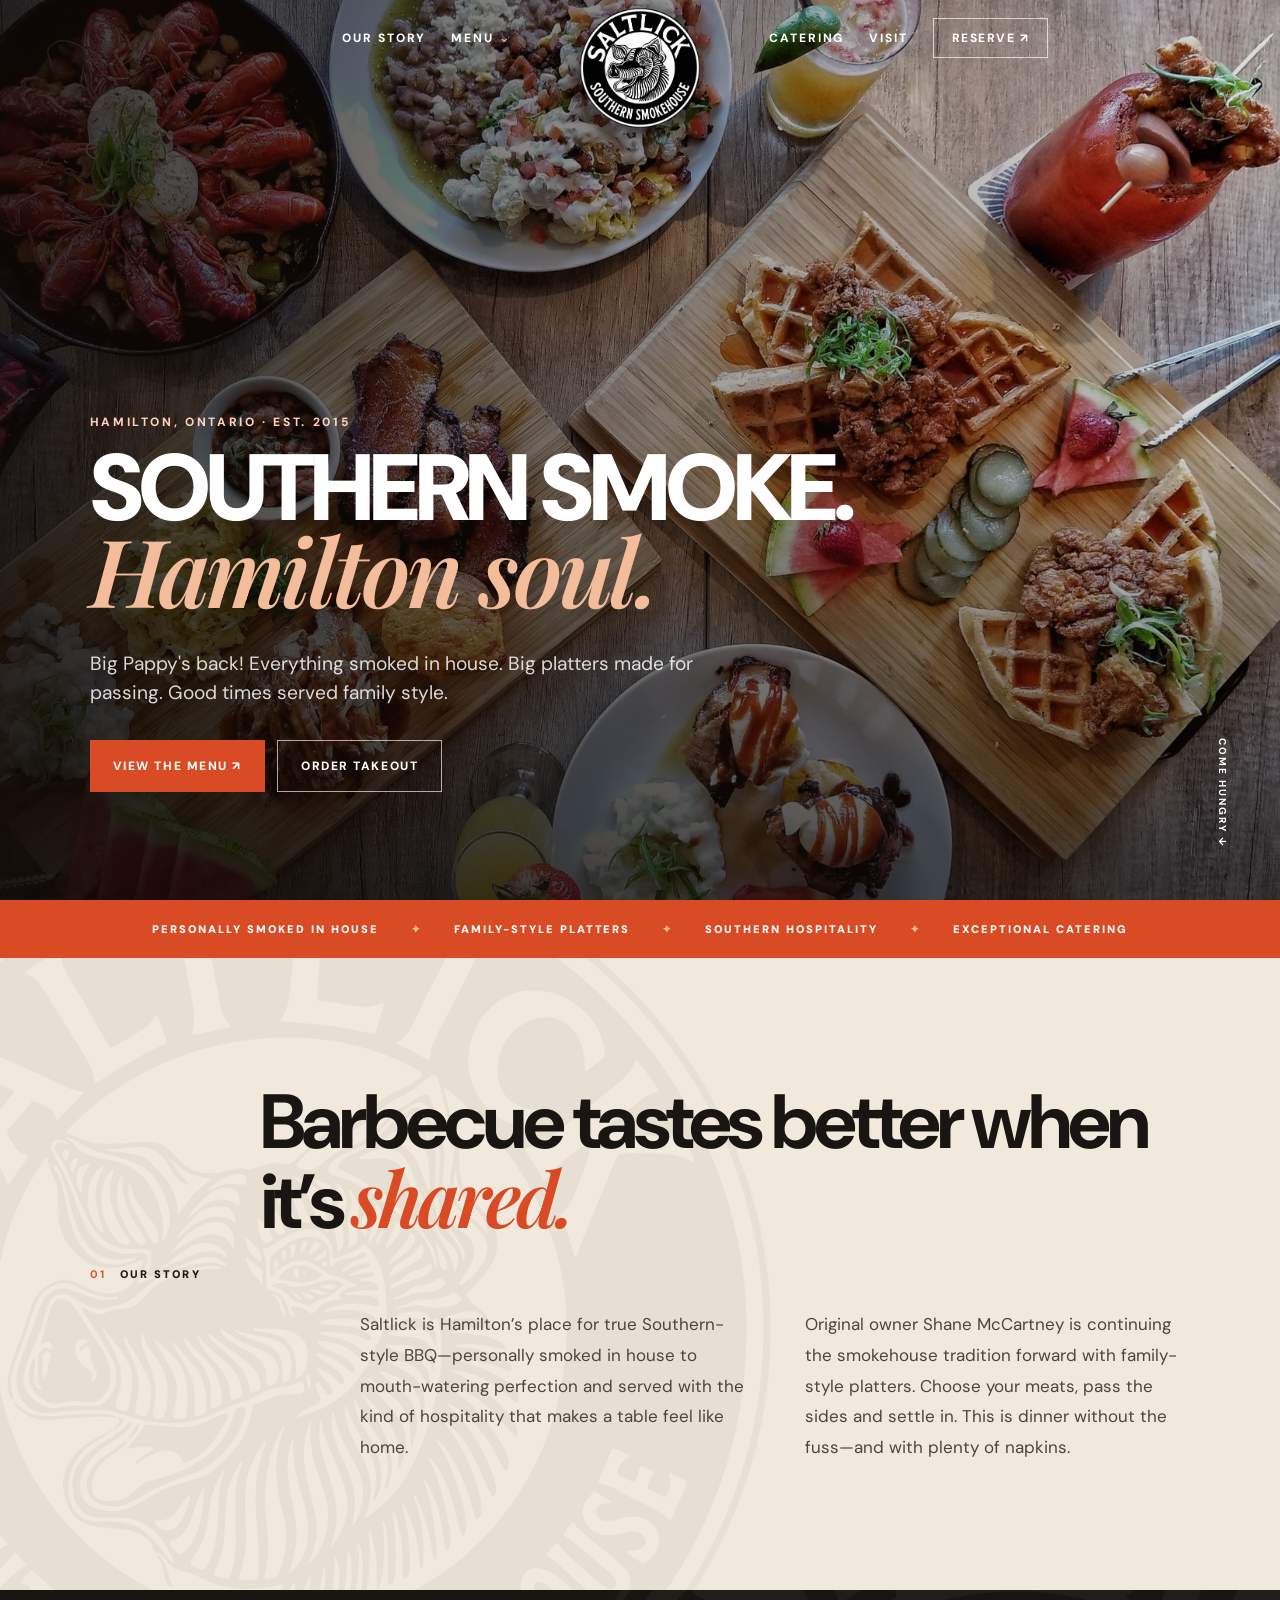
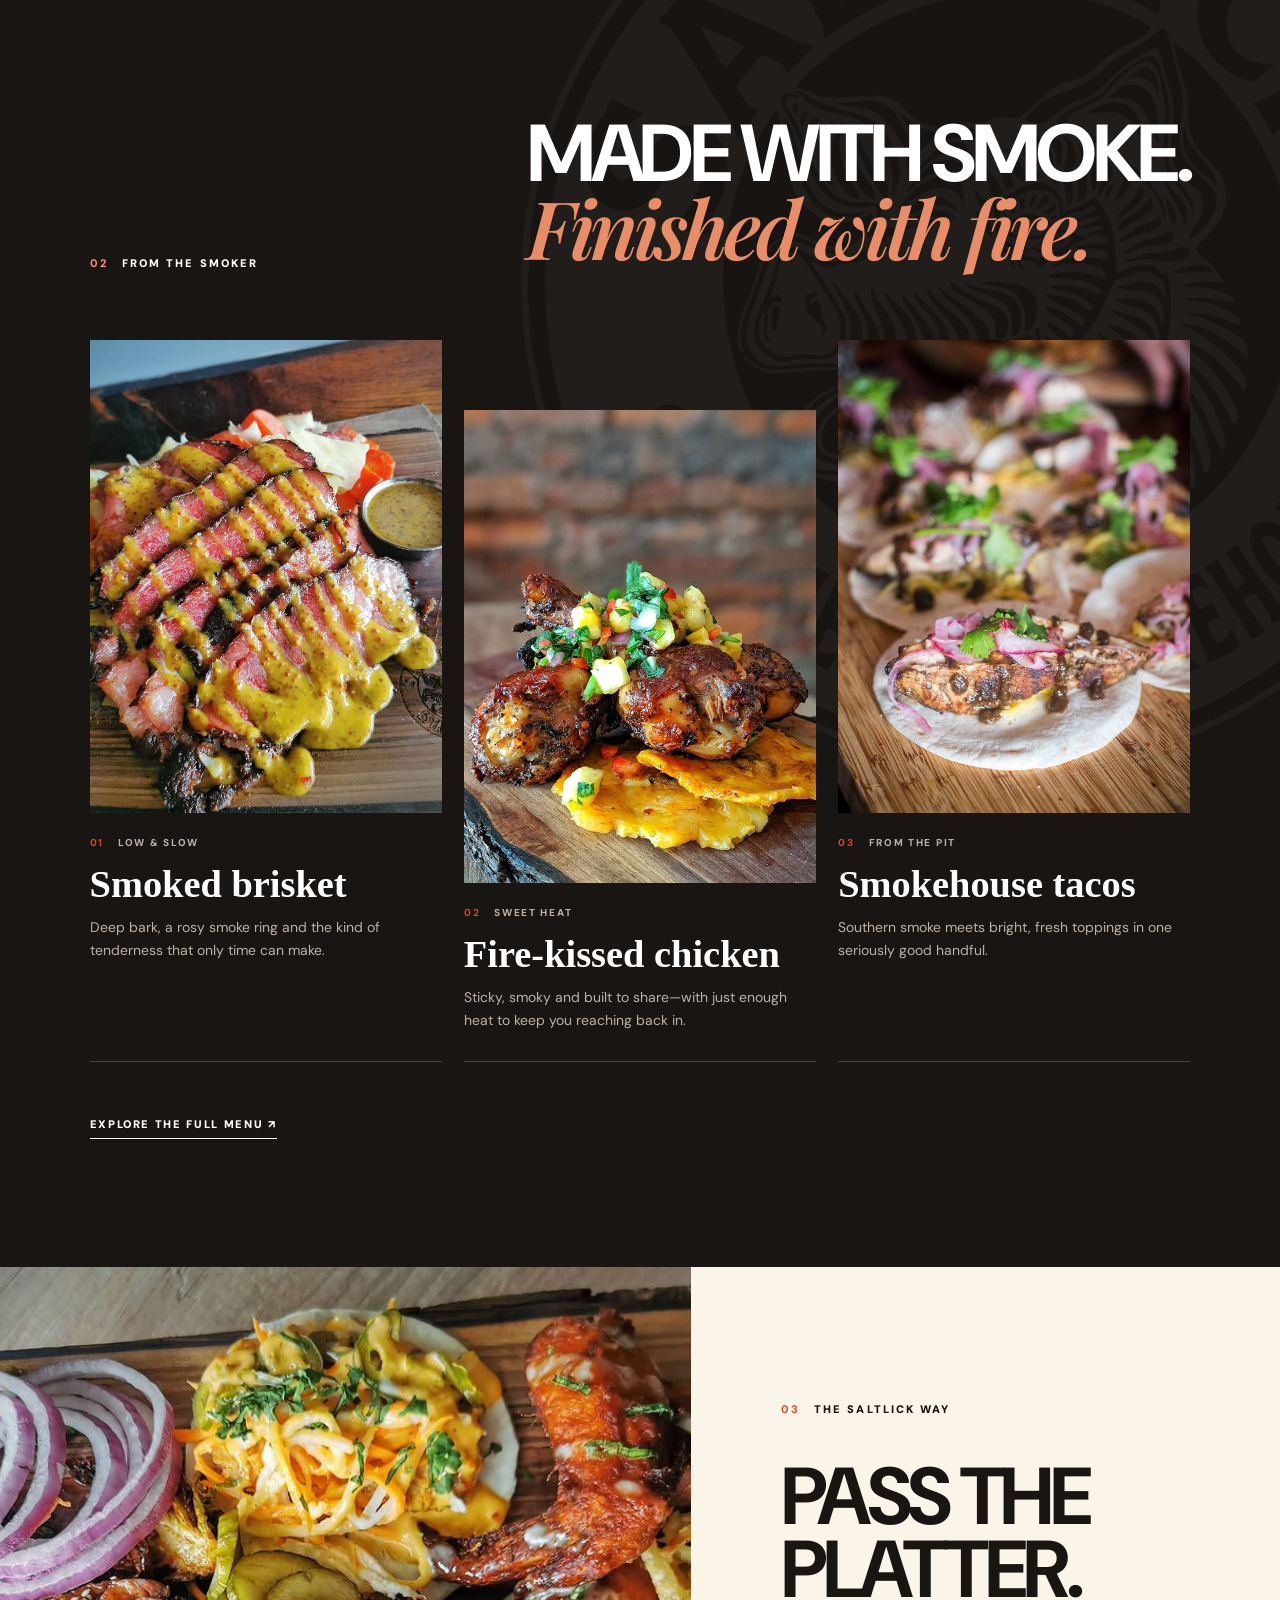
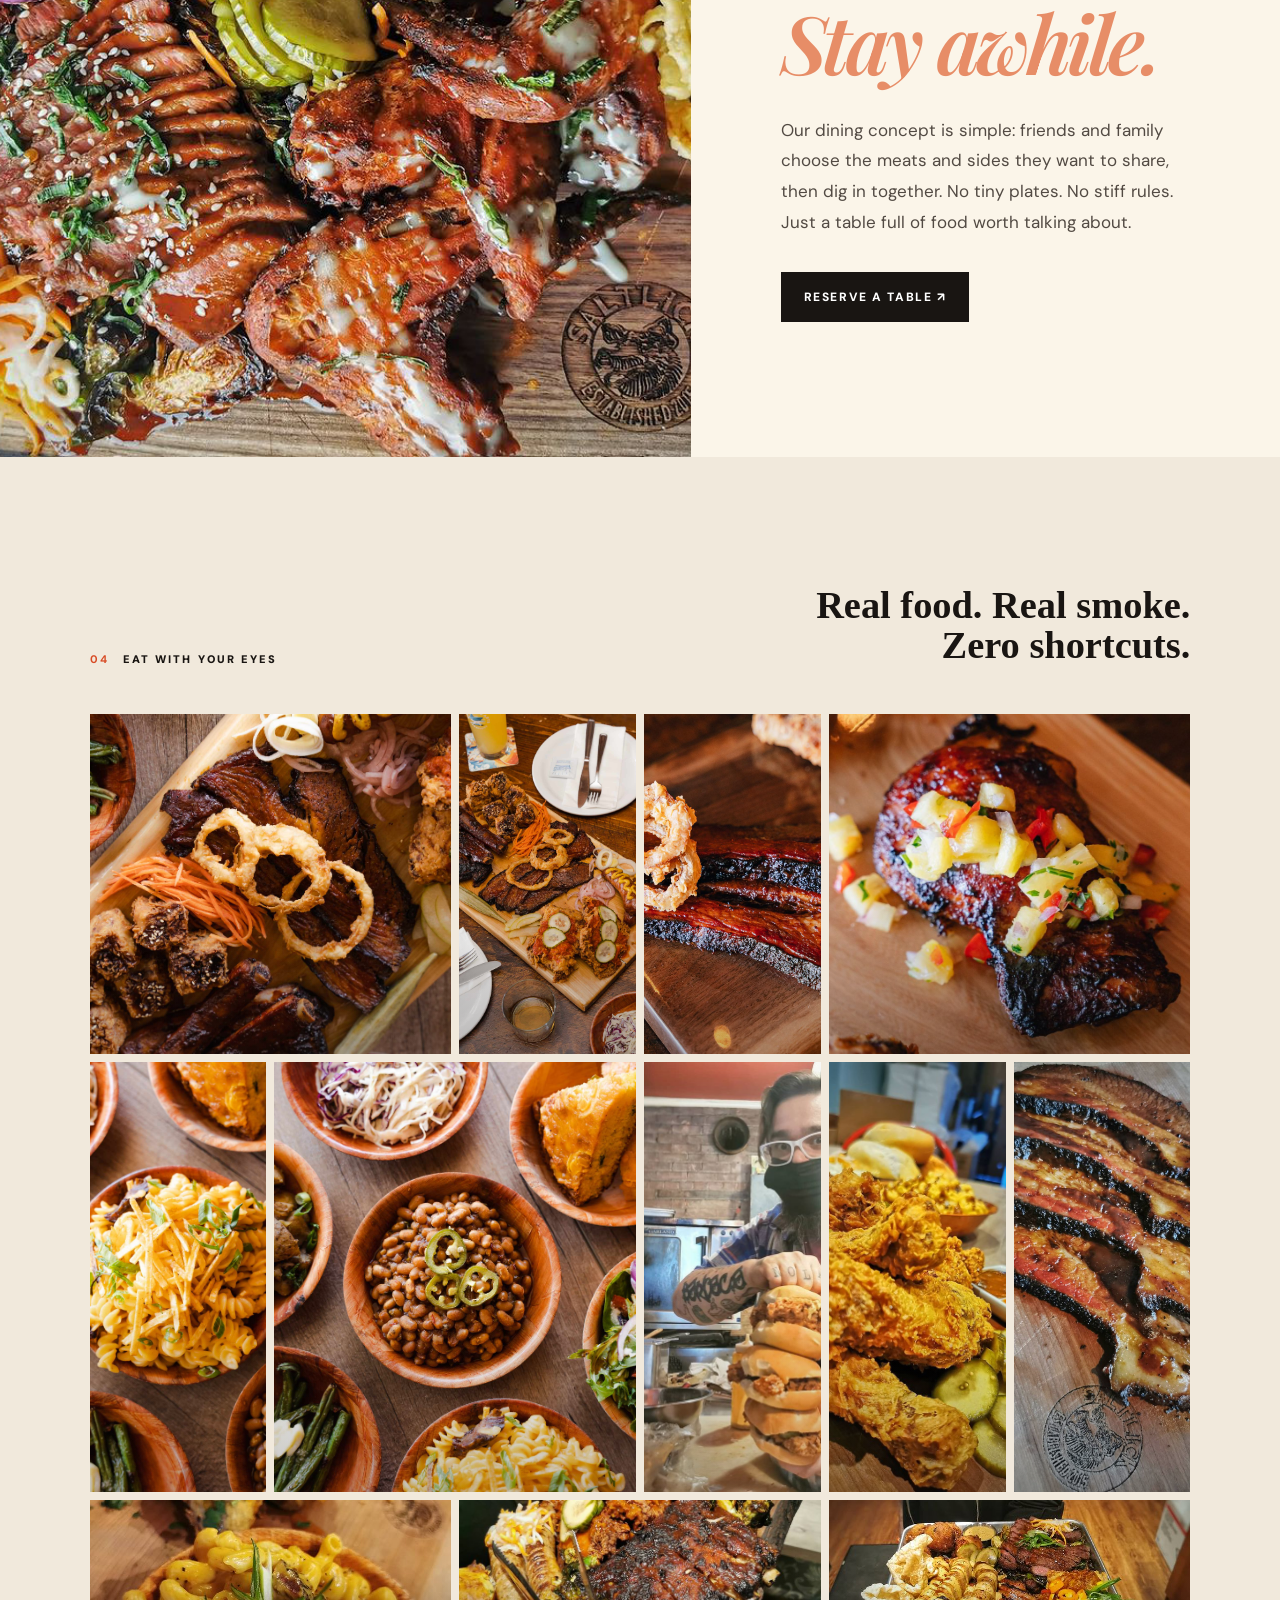
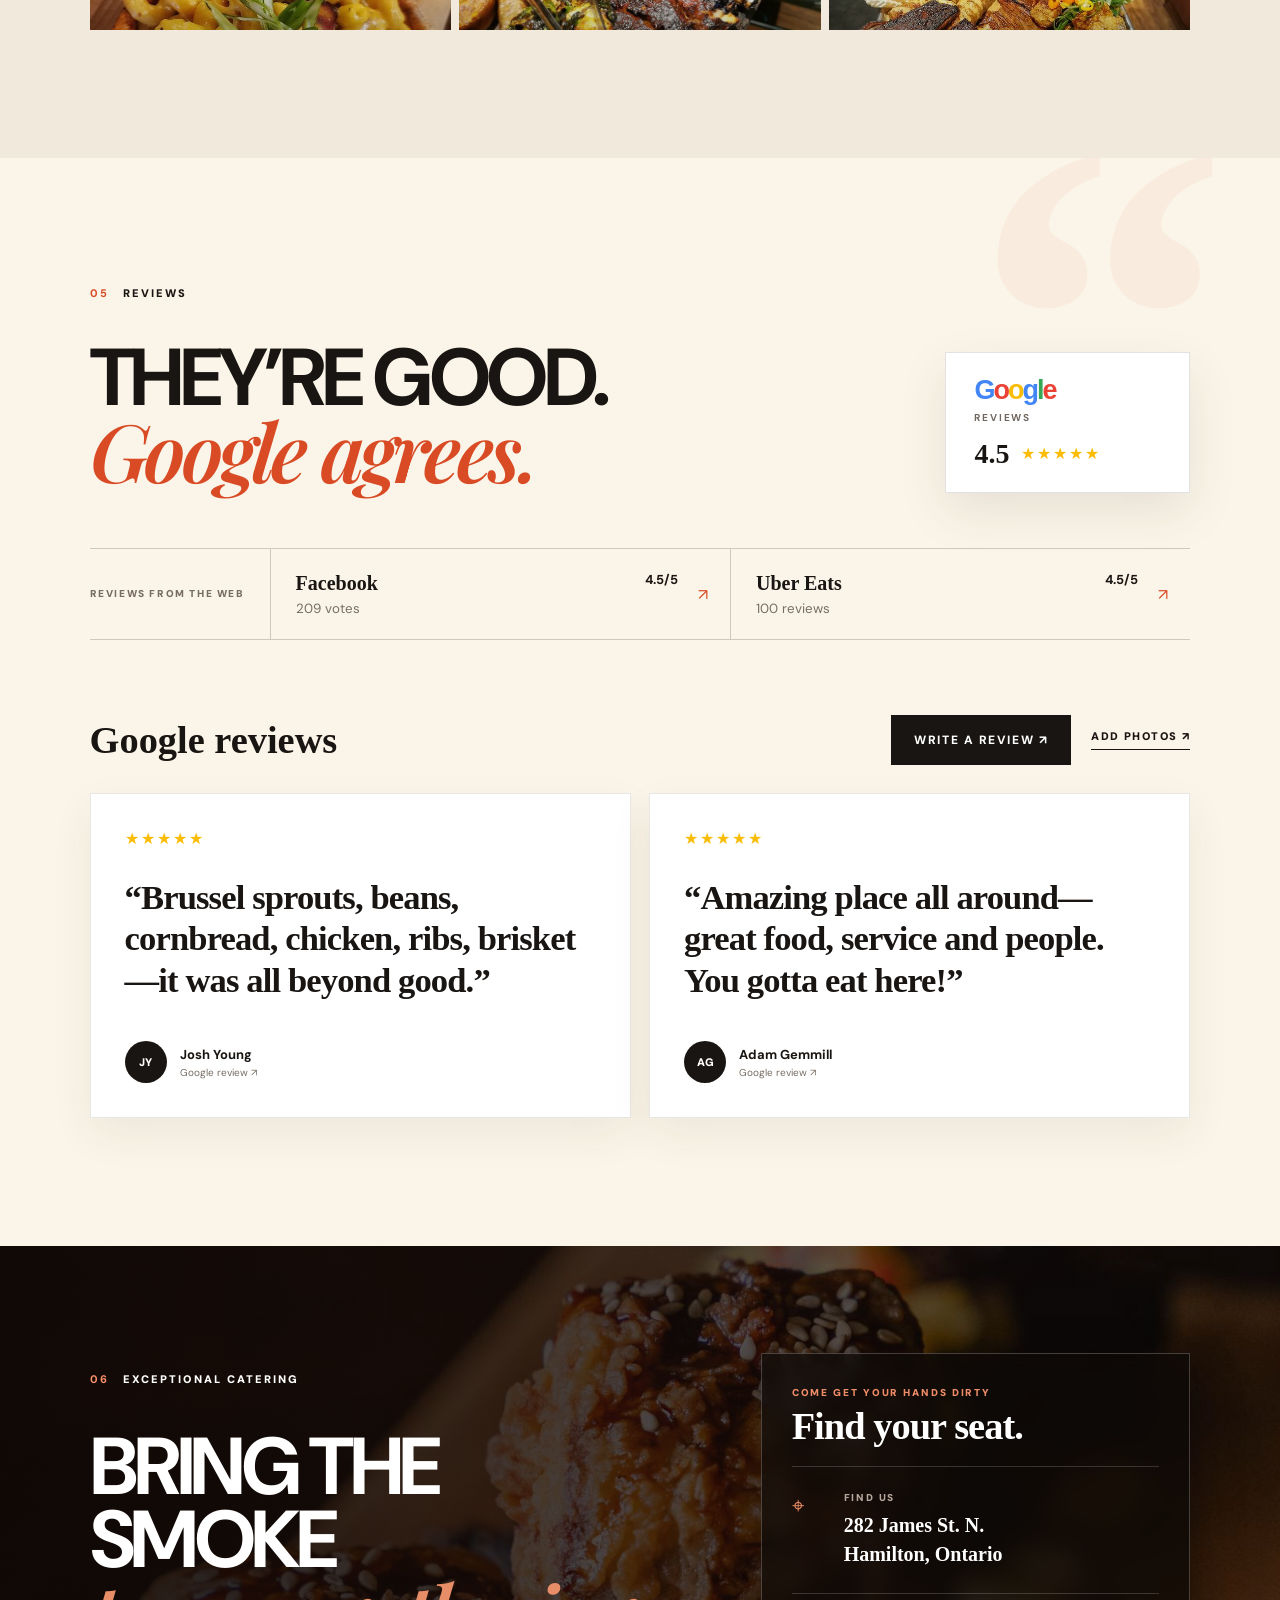
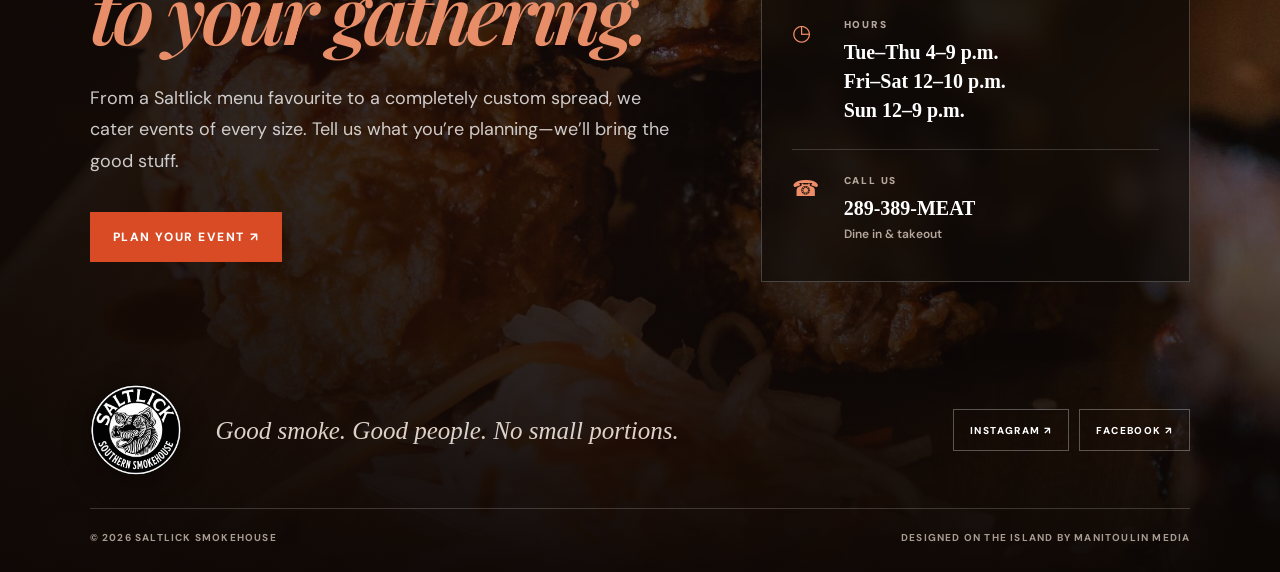
==== commit a724384c: "Open hero menu link in same tab" ====
--- a/index.html
+++ b/index.html
@@ -28,7 +28,7 @@
             <a data-menu-image="mega_menu_build_image" data-menu-title="Build your own BBQ" href="/menu/#build-your-own-bbq" target="_blank" rel="noreferrer"><span>03</span><div><strong>Build your own BBQ</strong><small>Choose your meats, sides and table size</small></div></a>
             <a data-menu-image="mega_menu_meats_image" data-menu-title="Meat by the lb." href="/menu/#meat-by-the-lb-or-piece" target="_blank" rel="noreferrer"><span>04</span><div><strong>Meat by the lb.</strong><small>Brisket, pork, ribs, chicken and sausage</small></div></a>
             <a data-menu-image="mega_menu_sides_image" data-menu-title="Sides &amp; extras" href="/menu/#sides" target="_blank" rel="noreferrer"><span>05</span><div><strong>Sides &amp; extras</strong><small>Mac &amp; cheese, pit beans, slaw, cornbread and more</small></div></a>
-            <a class="mega-all" href="/menu/" target="_blank" rel="noreferrer">View the full menu <span>↗</span></a>
+            <a class="mega-all" href="/menu/" target="_blank" rel="noreferrer">View the full menu <span>↗︎</span></a>
           </div>
         </div>
       </div>
@@ -36,7 +36,7 @@
     <a class="brand" href="#top" aria-label="Saltlick Smokehouse home"><img data-image="logo" src="/gallery/saltlick-logo-2026.webp" alt="Saltlick Southern Smokehouse"></a>
     <nav class="main-nav nav-right" aria-label="Secondary navigation">
       <a href="/catering/">Catering</a><a href="/visit/">Visit</a>
-      <a class="outline-button" data-link="reserve_url" href="#" target="_blank" rel="noreferrer">Reserve ↗</a>
+      <a class="outline-button" data-link="reserve_url" href="#" target="_blank" rel="noreferrer">Reserve ↗︎</a>
     </nav>
   </header>
 
@@ -48,7 +48,7 @@
         <p class="kicker" data-text="hero_eyebrow">Hamilton, Ontario · Est. 2015</p>
         <h1><span data-text="hero_title">Southern smoke.</span><br><em data-text="hero_accent">Hamilton soul.</em></h1>
         <p class="hero-intro" data-text="hero_intro">Everything smoked in house. Big platters made for passing. Good times served family style.</p>
-        <div class="actions"><a class="button fire" data-link="menu_url" href="#" target="_blank" rel="noreferrer">View the menu ↗</a><a class="button ghost" data-link="order_url" href="#" target="_blank" rel="noreferrer">Order takeout</a></div>
+        <div class="actions"><a class="button fire" data-link="menu_url" href="#">View the menu ↗︎</a><a class="button ghost" data-link="order_url" href="#" target="_blank" rel="noreferrer">Order takeout</a></div>
       </div>
       <a class="scroll-cue" href="#story">Come hungry ↓</a>
     </section>
@@ -63,12 +63,12 @@
     <section class="food section" id="food">
       <div class="section-top"><div class="section-label light"><b>02</b> From the smoker</div><h2>Made with smoke.<br><em>Finished with fire.</em></h2></div>
       <div class="food-grid" id="featured-dishes"></div>
-      <a class="underlink" data-link="menu_url" href="#" target="_blank" rel="noreferrer">Explore the full menu ↗</a>
+      <a class="underlink" data-link="menu_url" href="#" target="_blank" rel="noreferrer">Explore the full menu ↗︎</a>
     </section>
 
     <section class="family">
       <img data-image="family_image" src="/slide_905139900314521_8714369279583726082_n-copy.jpg" alt="Family-style barbecue platter">
-      <div class="family-copy"><div class="section-label"><b>03</b> The Saltlick way</div><h2>Pass the platter.<br><em>Stay awhile.</em></h2><p data-text="family_text"></p><a class="button dark" data-link="reserve_url" href="#" target="_blank" rel="noreferrer">Reserve a table ↗</a></div>
+      <div class="family-copy"><div class="section-label"><b>03</b> The Saltlick way</div><h2>Pass the platter.<br><em>Stay awhile.</em></h2><p data-text="family_text"></p><a class="button dark" data-link="reserve_url" href="#" target="_blank" rel="noreferrer">Reserve a table ↗︎</a></div>
     </section>
 
     <section class="gallery section"><div class="gallery-head"><div class="section-label"><b>04</b> Eat with your eyes</div><p>Real food. Real smoke.<br>Zero shortcuts.</p></div><div class="gallery-grid" id="gallery-grid"></div></section>
@@ -87,26 +87,26 @@
       </div>
       <div class="review-sources" aria-label="Reviews from the web">
         <span>Reviews from the web</span>
-        <a href="https://www.facebook.com/saltlicksmokehouse/" target="_blank" rel="noreferrer"><b>Facebook</b><strong>4.5/5</strong><small>209 votes</small><i>↗</i></a>
-        <a href="https://www.ubereats.com/ca/store/saltlick-smokehouse/rOpn5LIuXEaEDZ4cx0PFCw" target="_blank" rel="noreferrer"><b>Uber Eats</b><strong>4.5/5</strong><small>100 reviews</small><i>↗</i></a>
+        <a href="https://www.facebook.com/saltlicksmokehouse/" target="_blank" rel="noreferrer"><b>Facebook</b><strong>4.5/5</strong><small>209 votes</small><i>↗︎</i></a>
+        <a href="https://www.ubereats.com/ca/store/saltlick-smokehouse/rOpn5LIuXEaEDZ4cx0PFCw" target="_blank" rel="noreferrer"><b>Uber Eats</b><strong>4.5/5</strong><small>100 reviews</small><i>↗︎</i></a>
       </div>
       <div class="google-reviews-head">
         <h3>Google reviews</h3>
         <div>
-          <a class="button dark" href="https://www.google.com/search?q=salt+lick+smokehouse&sourceid=chrome&ie=UTF-8#" target="_blank" rel="noreferrer">Write a review ↗</a>
-          <a class="review-photo-link" href="https://www.google.com/search?q=salt+lick+smokehouse&sourceid=chrome&ie=UTF-8#" target="_blank" rel="noreferrer">Add photos ↗</a>
+          <a class="button dark" href="https://www.google.com/search?q=salt+lick+smokehouse&sourceid=chrome&ie=UTF-8#" target="_blank" rel="noreferrer">Write a review ↗︎</a>
+          <a class="review-photo-link" href="https://www.google.com/search?q=salt+lick+smokehouse&sourceid=chrome&ie=UTF-8#" target="_blank" rel="noreferrer">Add photos ↗︎</a>
         </div>
       </div>
       <div class="review-grid">
         <article class="review-card">
           <div class="review-stars" aria-label="5 stars">★★★★★</div>
           <blockquote>“Brussel sprouts, beans, cornbread, chicken, ribs, brisket—it was all beyond good.”</blockquote>
-          <a href="https://www.google.com/maps/contrib/114781507505024733555?hl=en-CA" target="_blank" rel="noreferrer"><span>JY</span><div><strong>Josh Young</strong><small>Google review ↗</small></div></a>
+          <a href="https://www.google.com/maps/contrib/114781507505024733555?hl=en-CA" target="_blank" rel="noreferrer"><span>JY</span><div><strong>Josh Young</strong><small>Google review ↗︎</small></div></a>
         </article>
         <article class="review-card">
           <div class="review-stars" aria-label="5 stars">★★★★★</div>
           <blockquote>“Amazing place all around—great food, service and people. You gotta eat here!”</blockquote>
-          <a href="https://www.google.com/maps/contrib/114478082325155027493?hl=en-CA" target="_blank" rel="noreferrer"><span>AG</span><div><strong>Adam Gemmill</strong><small>Google review ↗</small></div></a>
+          <a href="https://www.google.com/maps/contrib/114478082325155027493?hl=en-CA" target="_blank" rel="noreferrer"><span>AG</span><div><strong>Adam Gemmill</strong><small>Google review ↗︎</small></div></a>
         </article>
       </div>
     </section>
@@ -116,7 +116,7 @@
     <section class="catering" id="catering">
       <img data-image="catering_image" src="/gallery/356795459_3191753444303727_3257160976338832465_n.jpg" alt="Saltlick catering spread"><div class="catering-shade"></div>
       <div class="catering-layout">
-        <div class="catering-copy"><div class="section-label light"><b>06</b> Exceptional catering</div><h2><span data-text="catering_heading">Bring the smoke</span><br><em data-text="catering_accent">to your gathering.</em></h2><p data-text="catering_text"></p><a class="button fire" data-link="catering_email" data-mailto href="#">Plan your event ↗</a></div>
+        <div class="catering-copy"><div class="section-label light"><b>06</b> Exceptional catering</div><h2><span data-text="catering_heading">Bring the smoke</span><br><em data-text="catering_accent">to your gathering.</em></h2><p data-text="catering_text"></p><a class="button fire" data-link="catering_email" data-mailto href="#">Plan your event ↗︎</a></div>
         <div class="catering-details" id="visit">
           <div class="catering-details-head"><span>Come get your hands dirty</span><h3>Find your seat.</h3></div>
           <article><span>⌖</span><div><small>Find us</small><a data-link="map_url" href="#" target="_blank" rel="noreferrer"><span data-text="address"></span></a></div></article>
@@ -127,7 +127,7 @@
       <div class="footer-base">
         <img data-image="logo" src="/gallery/saltlick-logo-2026.webp" alt="Saltlick Southern Smokehouse">
         <p data-text="footer_tagline"></p>
-        <div class="socials"><a data-link="instagram_url" href="#" target="_blank" rel="noreferrer">Instagram ↗</a><a data-link="facebook_url" href="#" target="_blank" rel="noreferrer">Facebook ↗</a></div>
+        <div class="socials"><a data-link="instagram_url" href="#" target="_blank" rel="noreferrer">Instagram ↗︎</a><a data-link="facebook_url" href="#" target="_blank" rel="noreferrer">Facebook ↗︎</a></div>
         <div class="credits"><span>© 2026 Saltlick Smokehouse</span><a href="https://manitoulinmedia.ca" target="_blank" rel="noreferrer">Designed on the Island by Manitoulin Media</a></div>
       </div>
     </section>
--- a/assets/styles.css
+++ b/assets/styles.css
@@ -29,7 +29,8 @@
 .menu-trigger span{display:inline-block;margin-left:5px;color:#f19a77;transition:transform .2s}
 .menu-trigger[aria-expanded=true] span{transform:rotate(180deg)}
 .mega-menu{position:fixed;z-index:29;left:0;right:0;top:82px;display:grid;grid-template-columns:minmax(300px,.78fr) 1.22fr;gap:clamp(30px,5vw,75px);padding:30px clamp(24px,7vw,120px) 36px;background:#17120f;color:#fff;border-top:3px solid var(--ember);box-shadow:0 28px 55px #0007;opacity:0;visibility:hidden;transform:translateY(-12px);transition:opacity .22s,transform .22s,visibility .22s;text-transform:none;letter-spacing:normal}
-.menu-nav-item:hover .mega-menu,.menu-nav-item:focus-within .mega-menu,.mega-menu.is-open{opacity:1;visibility:visible;transform:none}
+.mega-menu.is-open{opacity:1;visibility:visible;transform:none}
+@media(min-width:901px){.menu-nav-item:hover .mega-menu{opacity:1;visibility:visible;transform:none}}
 .mega-visual{position:relative;min-height:260px;height:34vh;max-height:340px;overflow:hidden;background:#2b1b15}
 .mega-visual:after{content:"";position:absolute;inset:0;background:linear-gradient(0deg,#120b08dc 0%,transparent 68%)}
 .mega-visual img{height:100%;object-fit:cover;opacity:1;transform:scale(1);transition:opacity .25s ease,transform .45s ease}
--- a/assets/refinements.css
+++ b/assets/refinements.css
@@ -238,3 +238,31 @@
 .review-card blockquote{font:700 clamp(24px,2.7vw,38px)/1.2 Georgia,serif;letter-spacing:-.025em;margin:28px 0 40px}.review-card>a{display:flex;align-items:center;gap:13px;align-self:flex-start}.review-card>a>span{width:42px;height:42px;border-radius:50%;display:grid;place-items:center;background:var(--ink);color:#fff;font-size:11px;font-weight:900}.review-card>a strong,.review-card>a small{display:block}.review-card>a strong{font-size:13px}.review-card>a small{color:#786d64;font-size:10px;margin-top:3px}
 @media(max-width:900px){.reviews-heading{align-items:flex-start}.review-sources{grid-template-columns:1fr 1fr}.review-sources>span{grid-column:1/-1;padding:15px 0}.review-sources>a:first-of-type{border-left:0}.review-grid{grid-template-columns:1fr}}
 @media(max-width:620px){.reviews-heading{display:block}.google-rating{margin-top:35px}.review-sources{grid-template-columns:1fr}.review-sources>span,.review-sources>a{grid-column:1;border-left:0}.review-sources>a{border-top:1px solid var(--line)}.google-reviews-head{display:block}.google-reviews-head>div{margin-top:22px;flex-wrap:wrap}.review-card{padding:26px;min-height:280px}}
+
+
+/* Header hover line and logo-safe mega-menu balance. */
+@media(min-width:901px){
+  .site-header .main-nav>a:not(.outline-button):after,
+  .site-header .menu-trigger:after{
+    bottom:18px;
+  }
+  .mega-links>a:nth-child(1){grid-column:2;grid-row:1}
+  .mega-links>a:nth-child(2){grid-column:1;grid-row:2}
+  .mega-links>a:nth-child(3){grid-column:2;grid-row:2}
+  .mega-links>a:nth-child(4){grid-column:1;grid-row:3}
+  .mega-links>a:nth-child(5){grid-column:2;grid-row:3}
+  .mega-links .mega-all{grid-column:1 / -1;grid-row:4}
+}
+
+
+/* One continuous image footer: brand and credits live inside the catering scene. Deployment revision 4. */
+.site-footer .footer-base{
+  background:transparent;
+  border-top:0;
+  backdrop-filter:none;
+  -webkit-backdrop-filter:none;
+  padding-top:18px;
+}
+.site-footer .footer-base .credits{
+  border-top-color:rgba(255,255,255,.18);
+}
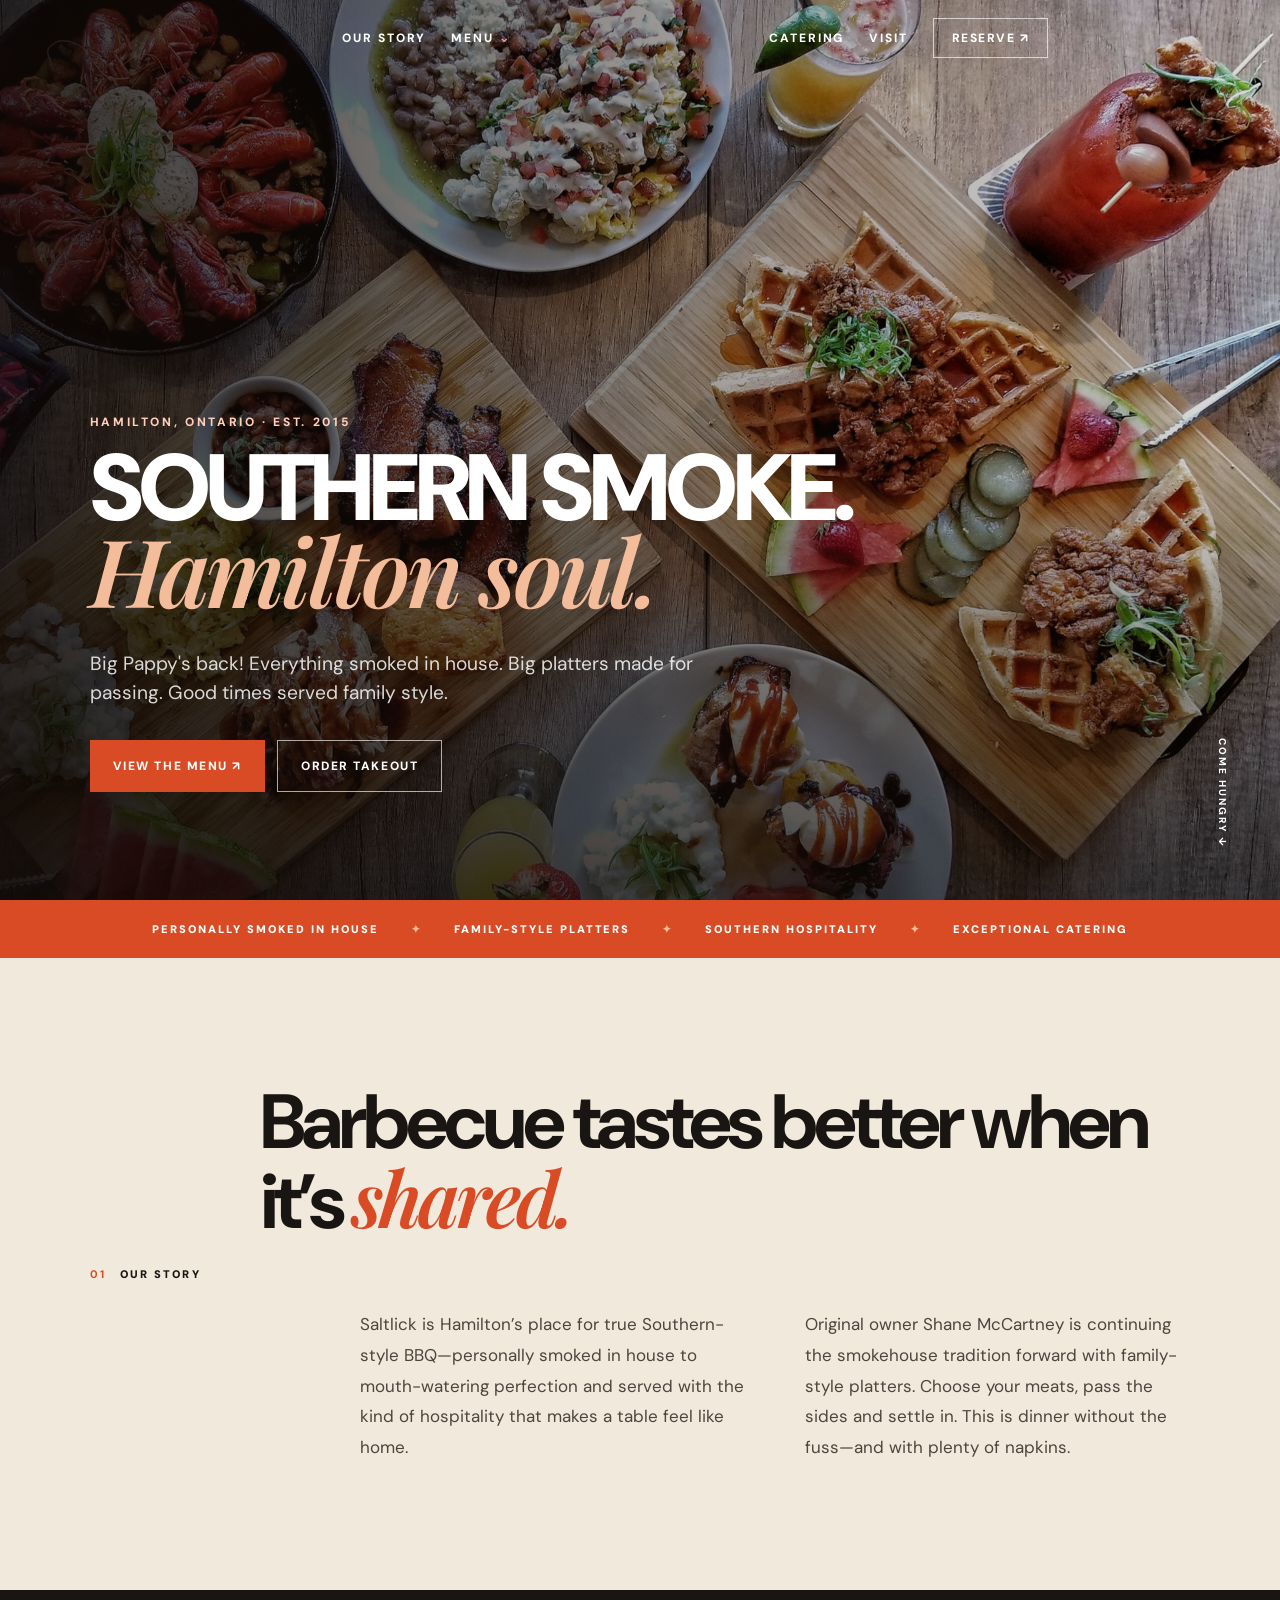
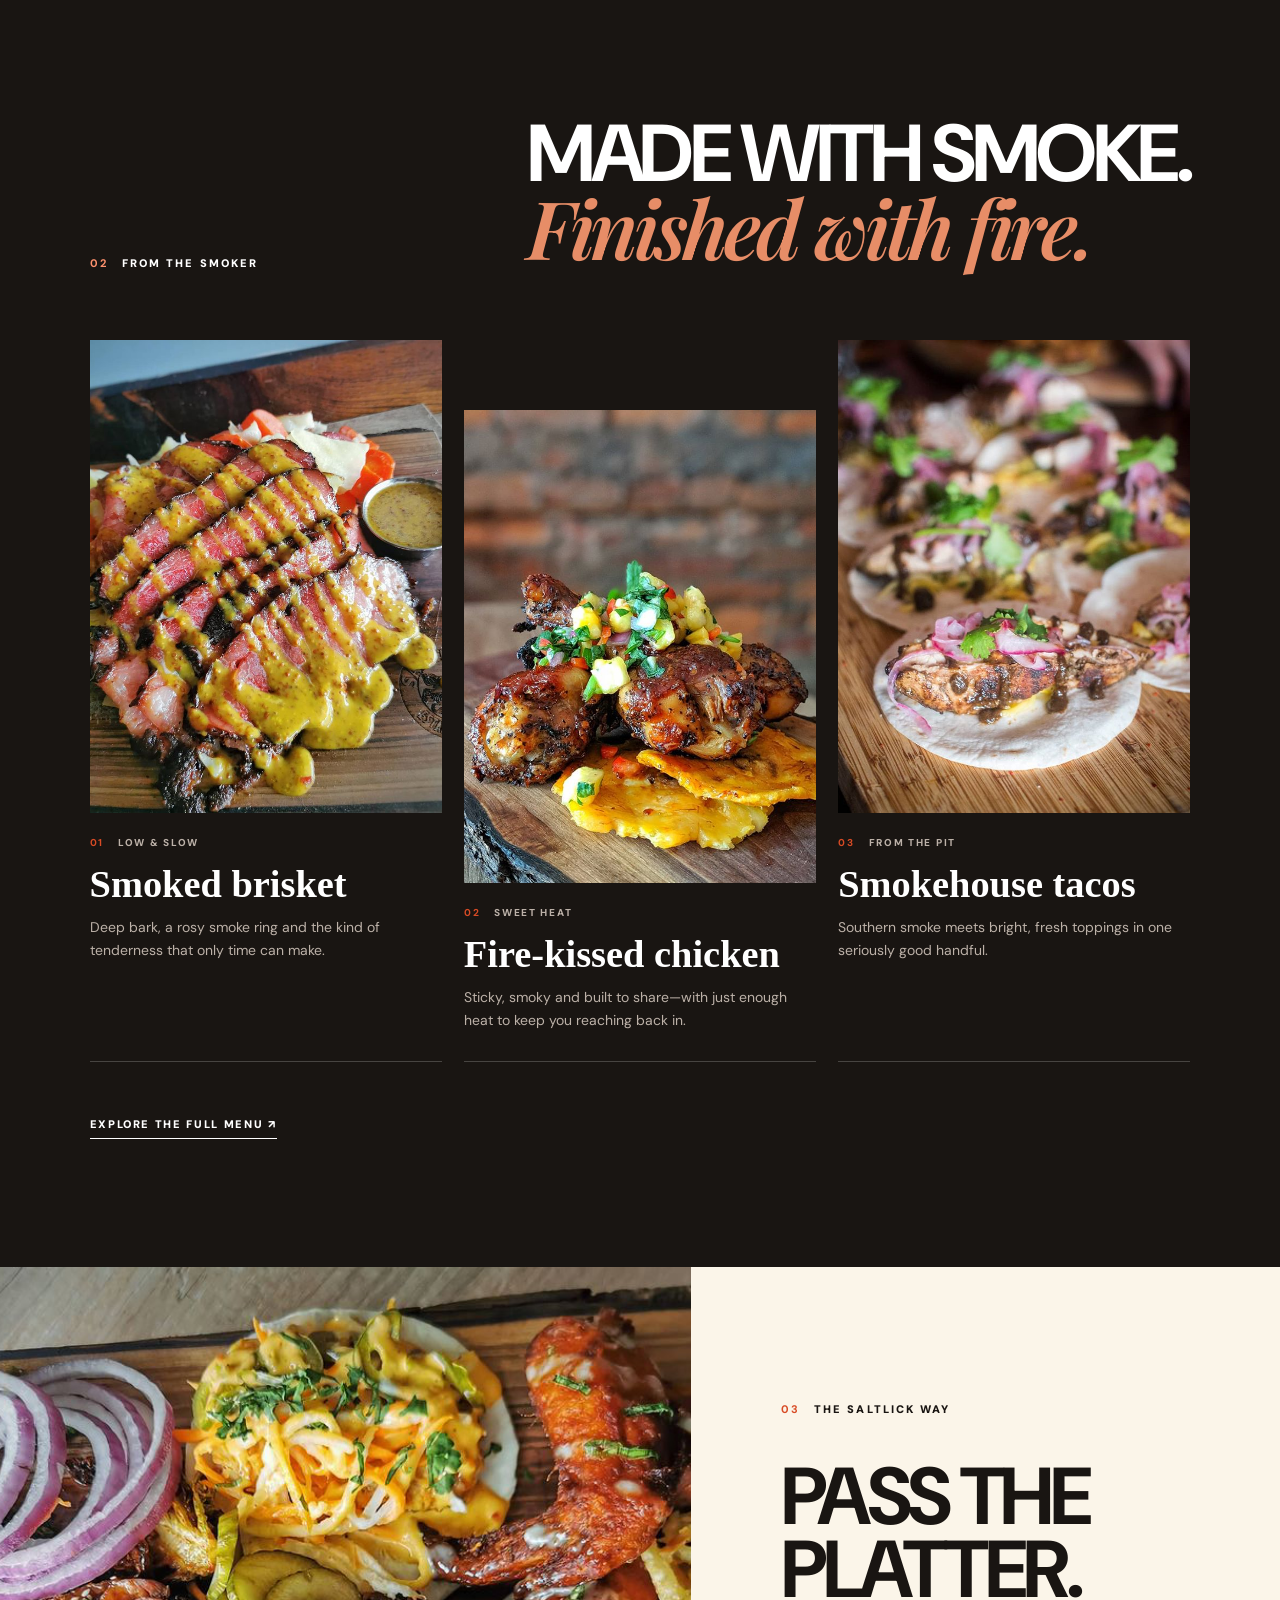
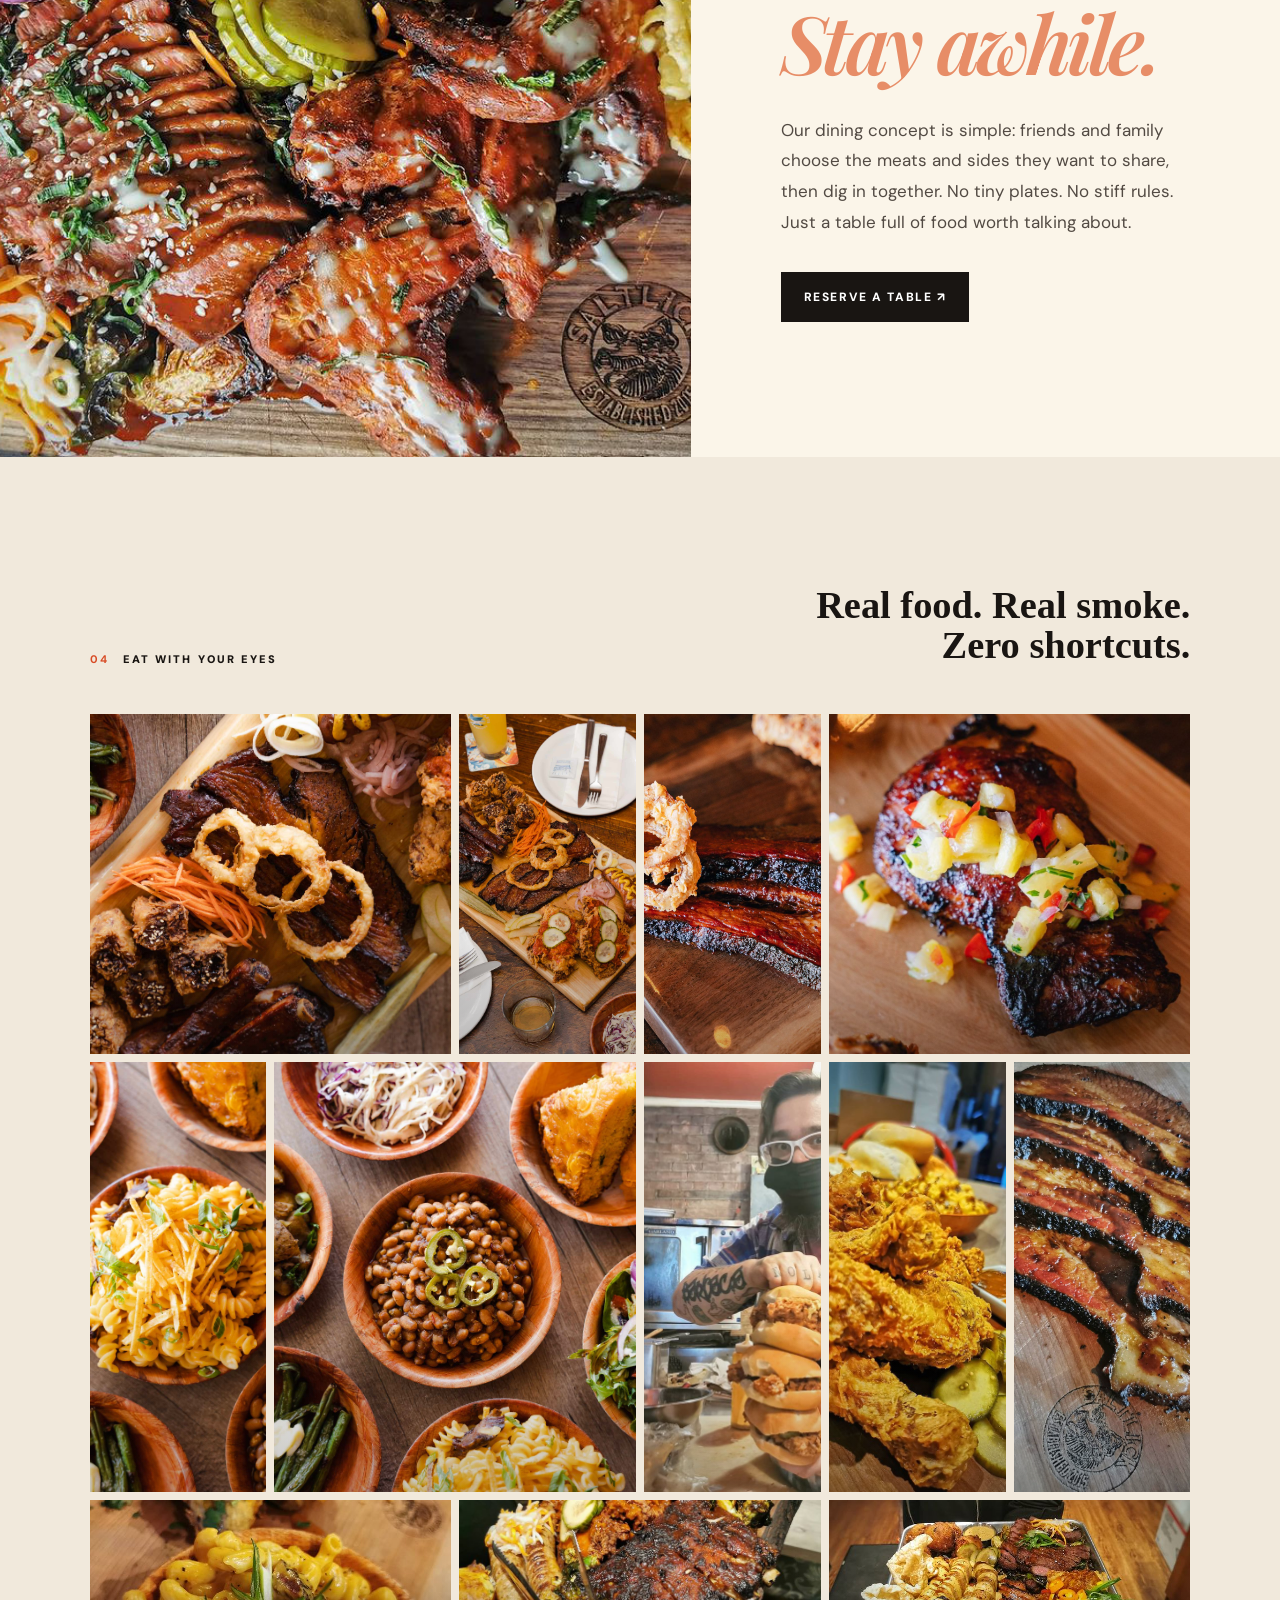
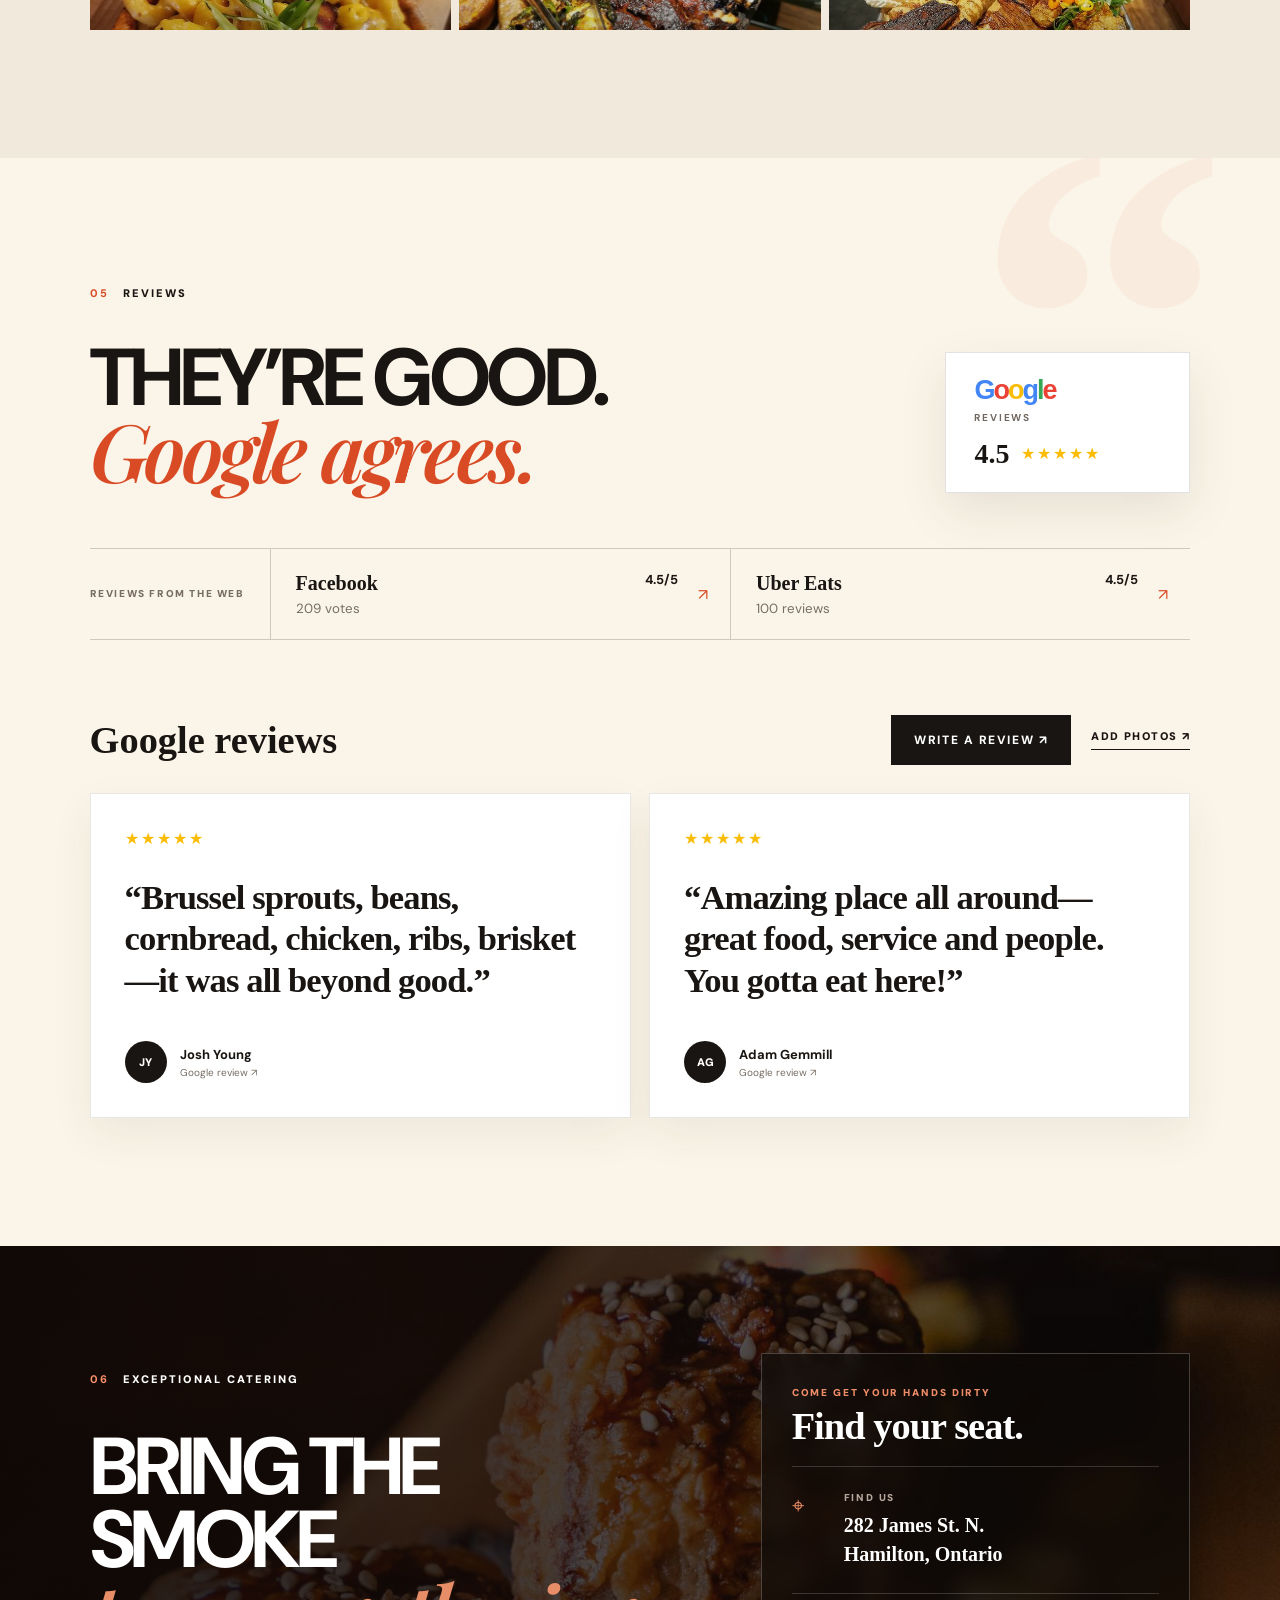
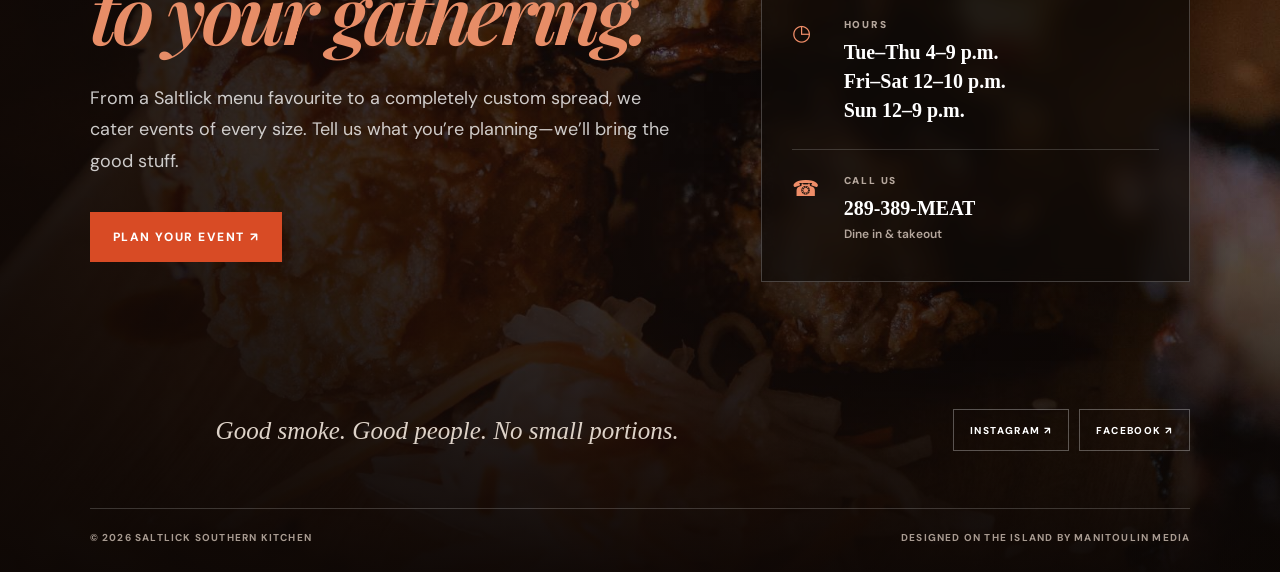
==== commit 66c72499: "Update Southern Kitchen branding and social share image" ====
--- a/index.html
+++ b/index.html
@@ -5,7 +5,19 @@
   <meta name="viewport" content="width=device-width,initial-scale=1">
   <meta name="theme-color" content="#17120f">
   <meta name="description" content="House-smoked Southern BBQ, family-style platters and catering in Hamilton, Ontario.">
-  <title>Saltlick Smokehouse | Southern BBQ in Hamilton</title>
+  <meta property="og:type" content="website">
+  <meta property="og:title" content="Saltlick Southern Kitchen | Hamilton, Ontario">
+  <meta property="og:description" content="Southern smoke. Hamilton soul. House-smoked BBQ and family-style dining on James Street North.">
+  <meta property="og:url" content="https://saltlick.manitoulinmedia.workers.dev/">
+  <meta property="og:image" content="https://saltlick.manitoulinmedia.workers.dev/social-share.jpg">
+  <meta property="og:image:width" content="1200">
+  <meta property="og:image:height" content="630">
+  <meta property="og:image:alt" content="Saltlick Southern Kitchen food and logo">
+  <meta name="twitter:card" content="summary_large_image">
+  <meta name="twitter:title" content="Saltlick Southern Kitchen | Hamilton, Ontario">
+  <meta name="twitter:description" content="Southern smoke. Hamilton soul. House-smoked BBQ and family-style dining on James Street North.">
+  <meta name="twitter:image" content="https://saltlick.manitoulinmedia.workers.dev/social-share.jpg">
+  <title>Saltlick Southern Kitchen | Southern BBQ in Hamilton</title>
   <link rel="icon" href="/favicon.ico">
   <link rel="preconnect" href="https://fonts.googleapis.com">
   <link rel="preconnect" href="https://fonts.gstatic.com" crossorigin>
@@ -33,7 +45,7 @@
         </div>
       </div>
     </nav>
-    <a class="brand" href="#top" aria-label="Saltlick Smokehouse home"><img data-image="logo" src="/gallery/saltlick-logo-2026.webp" alt="Saltlick Southern Smokehouse"></a>
+    <a class="brand" href="#top" aria-label="Saltlick Southern Kitchen home"><img data-image="logo" src="/gallery/saltlick-logo-2026.webp" alt="Saltlick Southern Kitchen"></a>
     <nav class="main-nav nav-right" aria-label="Secondary navigation">
       <a href="/catering/">Catering</a><a href="/visit/">Visit</a>
       <a class="outline-button" data-link="reserve_url" href="#" target="_blank" rel="noreferrer">Reserve ↗︎</a>
@@ -125,14 +137,14 @@
         </div>
       </div>
       <div class="footer-base">
-        <img data-image="logo" src="/gallery/saltlick-logo-2026.webp" alt="Saltlick Southern Smokehouse">
+        <img data-image="logo" src="/gallery/saltlick-logo-2026.webp" alt="Saltlick Southern Kitchen">
         <p data-text="footer_tagline"></p>
         <div class="socials"><a data-link="instagram_url" href="#" target="_blank" rel="noreferrer">Instagram ↗︎</a><a data-link="facebook_url" href="#" target="_blank" rel="noreferrer">Facebook ↗︎</a></div>
-        <div class="credits"><span>© 2026 Saltlick Smokehouse</span><a href="https://manitoulinmedia.ca" target="_blank" rel="noreferrer">Designed on the Island by Manitoulin Media</a></div>
+        <div class="credits"><span>© 2026 Saltlick Southern Kitchen</span><a href="https://manitoulinmedia.ca" target="_blank" rel="noreferrer">Designed on the Island by Manitoulin Media</a></div>
       </div>
     </section>
   </footer>
 
-  <dialog class="gallery-lightbox" id="gallery-lightbox"><button class="lightbox-close" type="button" aria-label="Close photo">×</button><div class="lightbox-media"><img src="" alt=""></div><div class="lightbox-copy"><span>Saltlick Smokehouse</span><h3></h3><p></p></div></dialog>
+  <dialog class="gallery-lightbox" id="gallery-lightbox"><button class="lightbox-close" type="button" aria-label="Close photo">×</button><div class="lightbox-media"><img src="" alt=""></div><div class="lightbox-copy"><span>Saltlick Southern Kitchen</span><h3></h3><p></p></div></dialog>
 </body>
 </html>
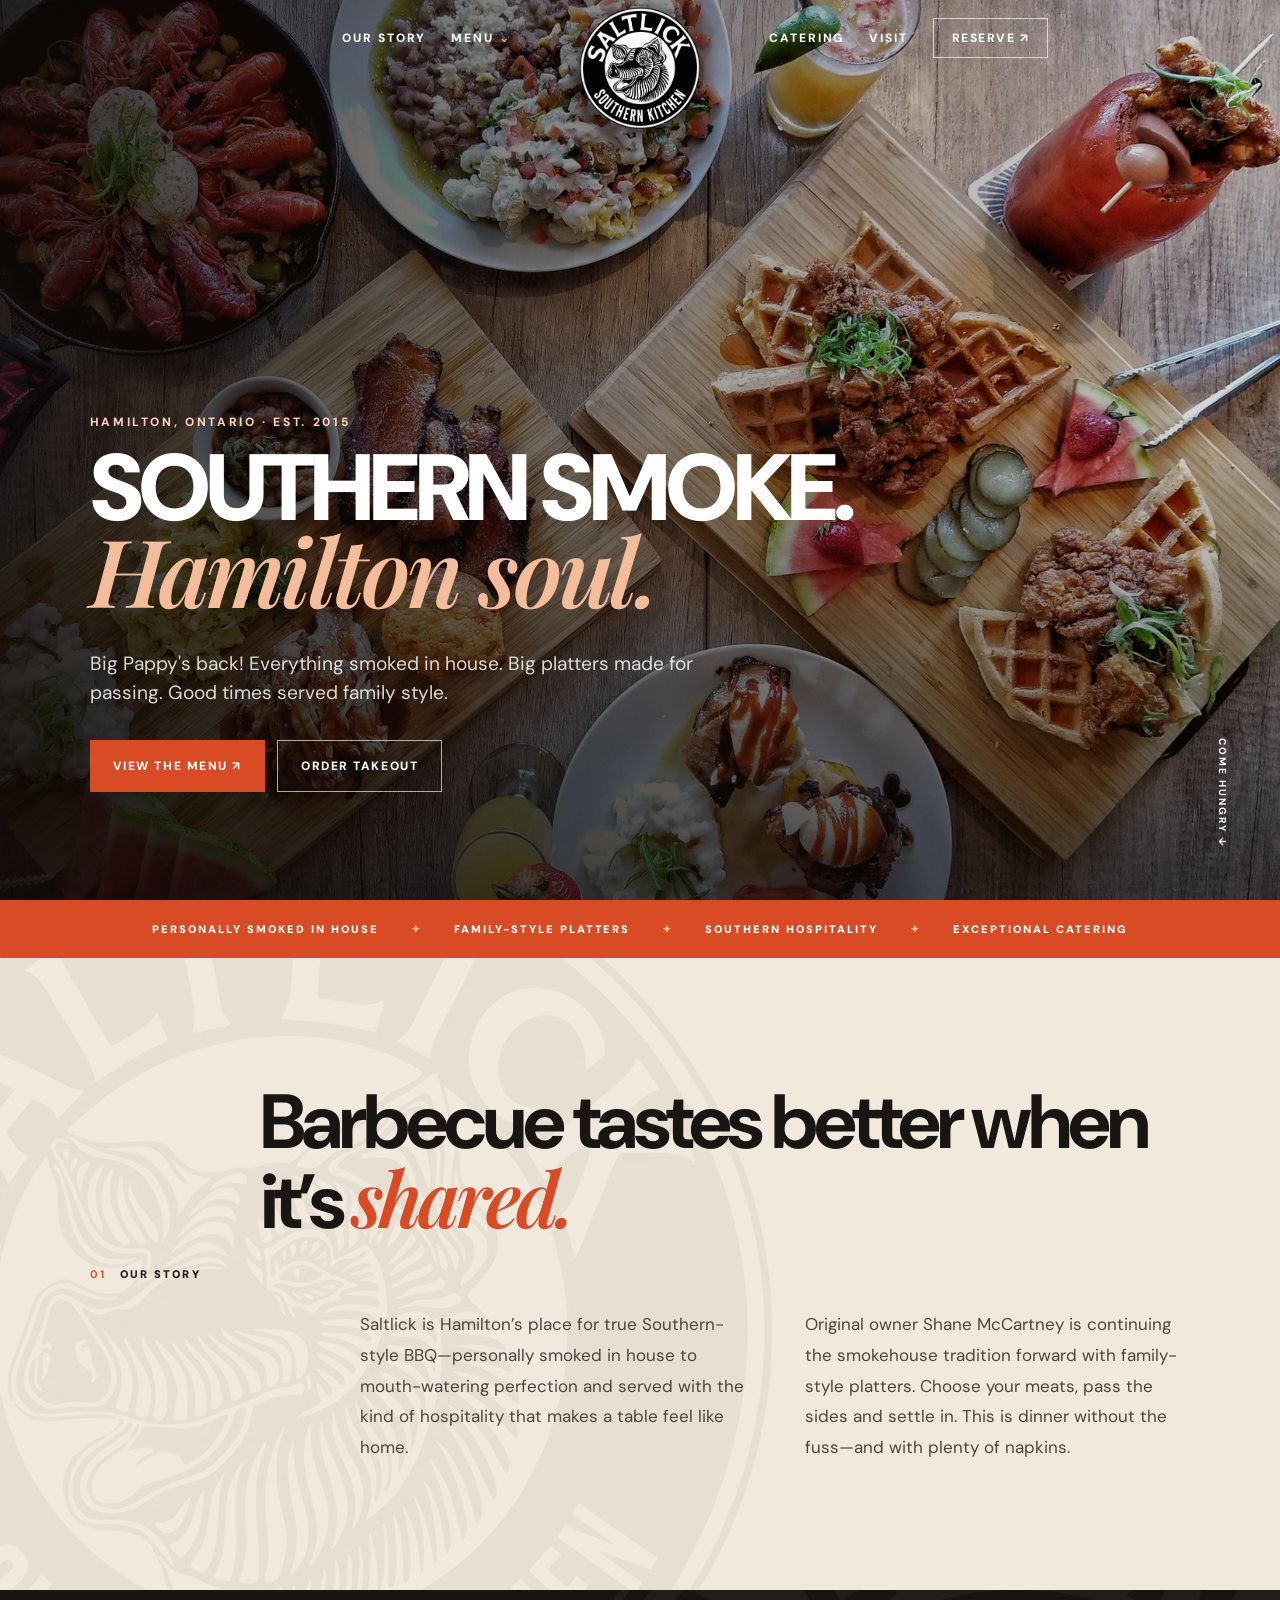
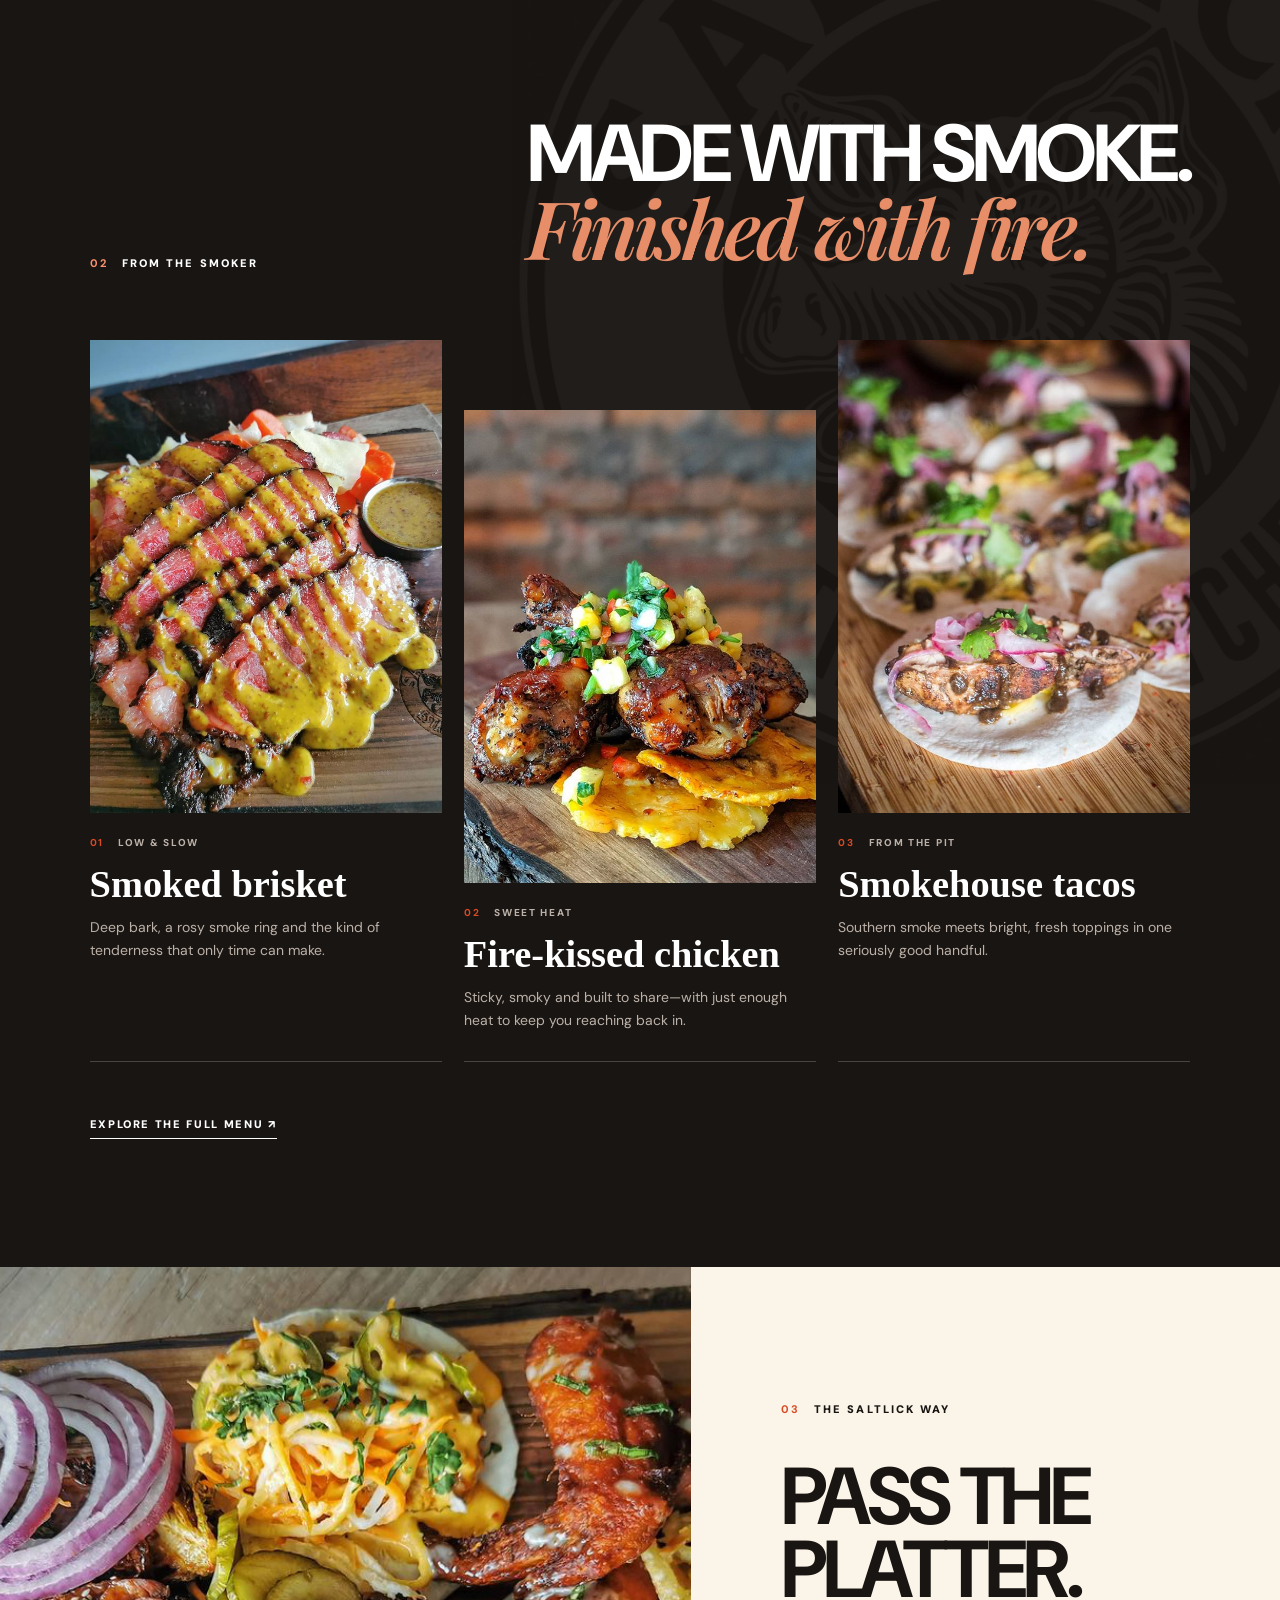
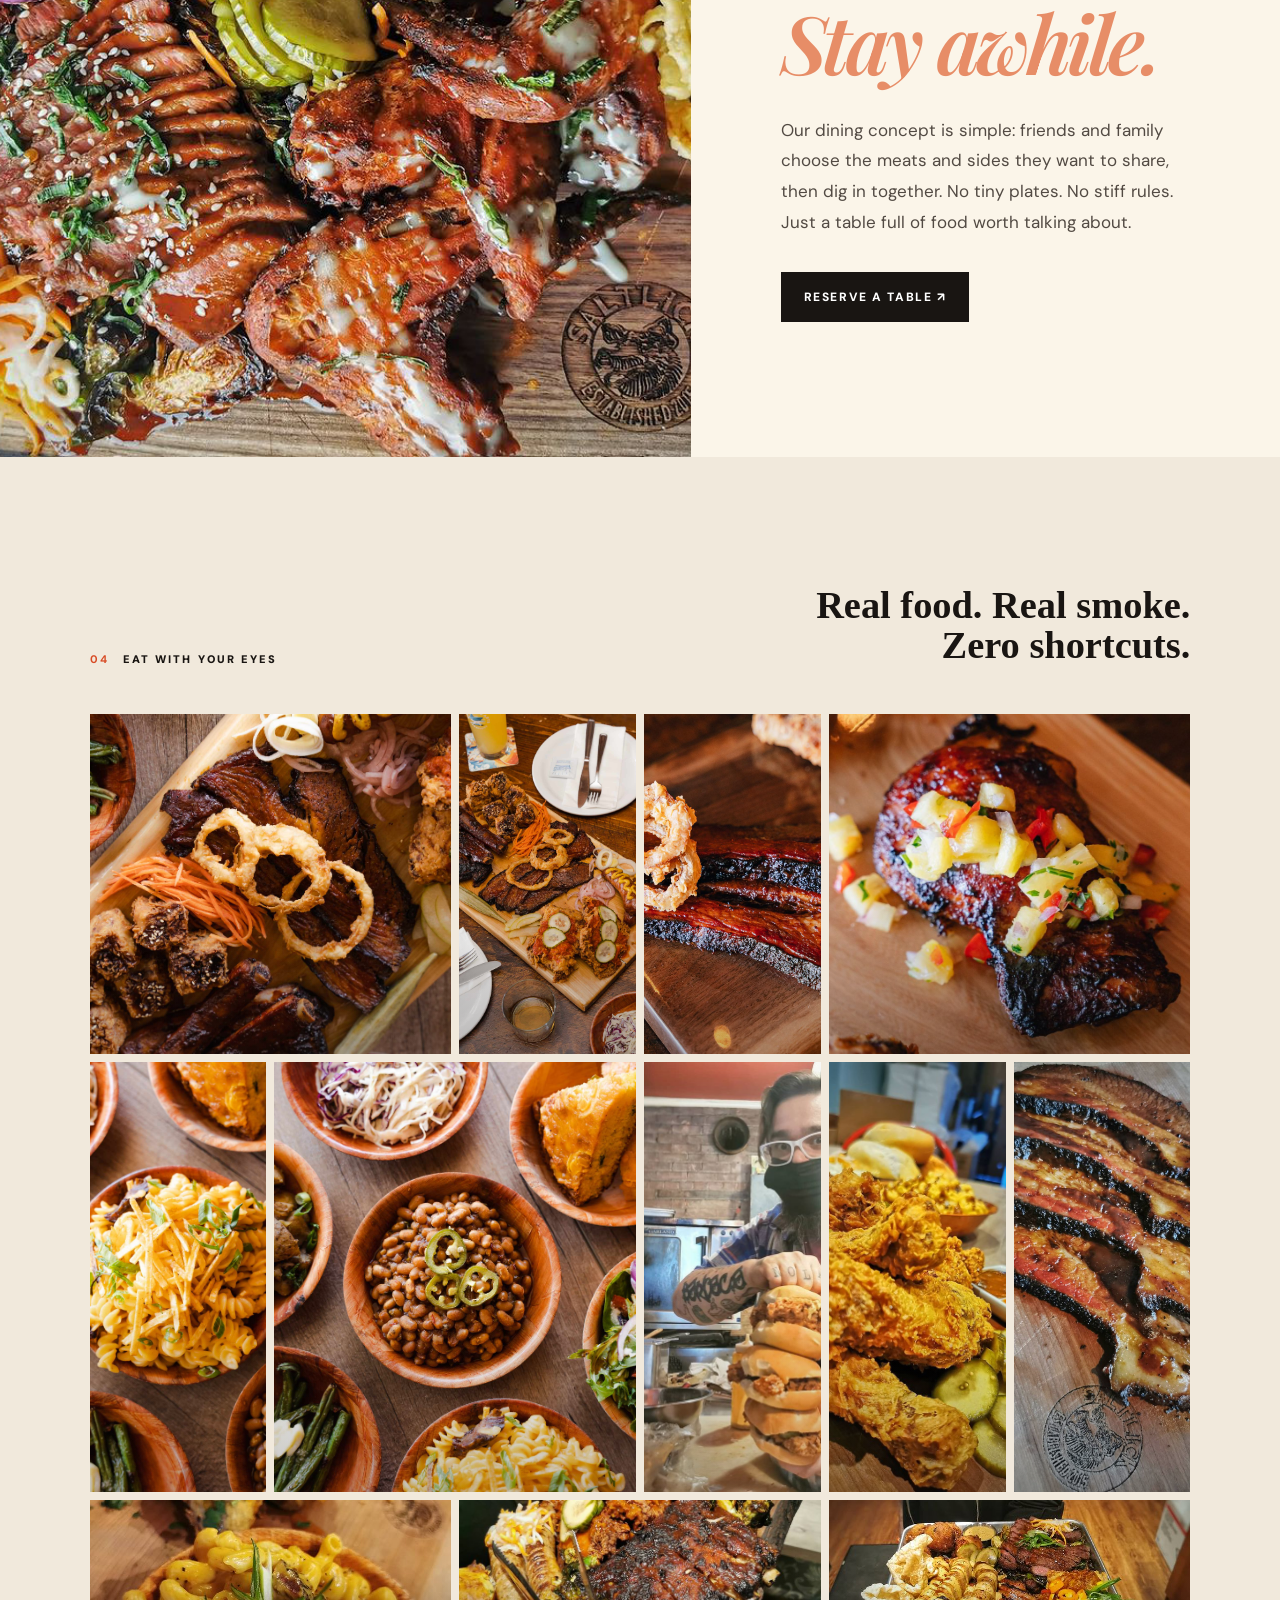
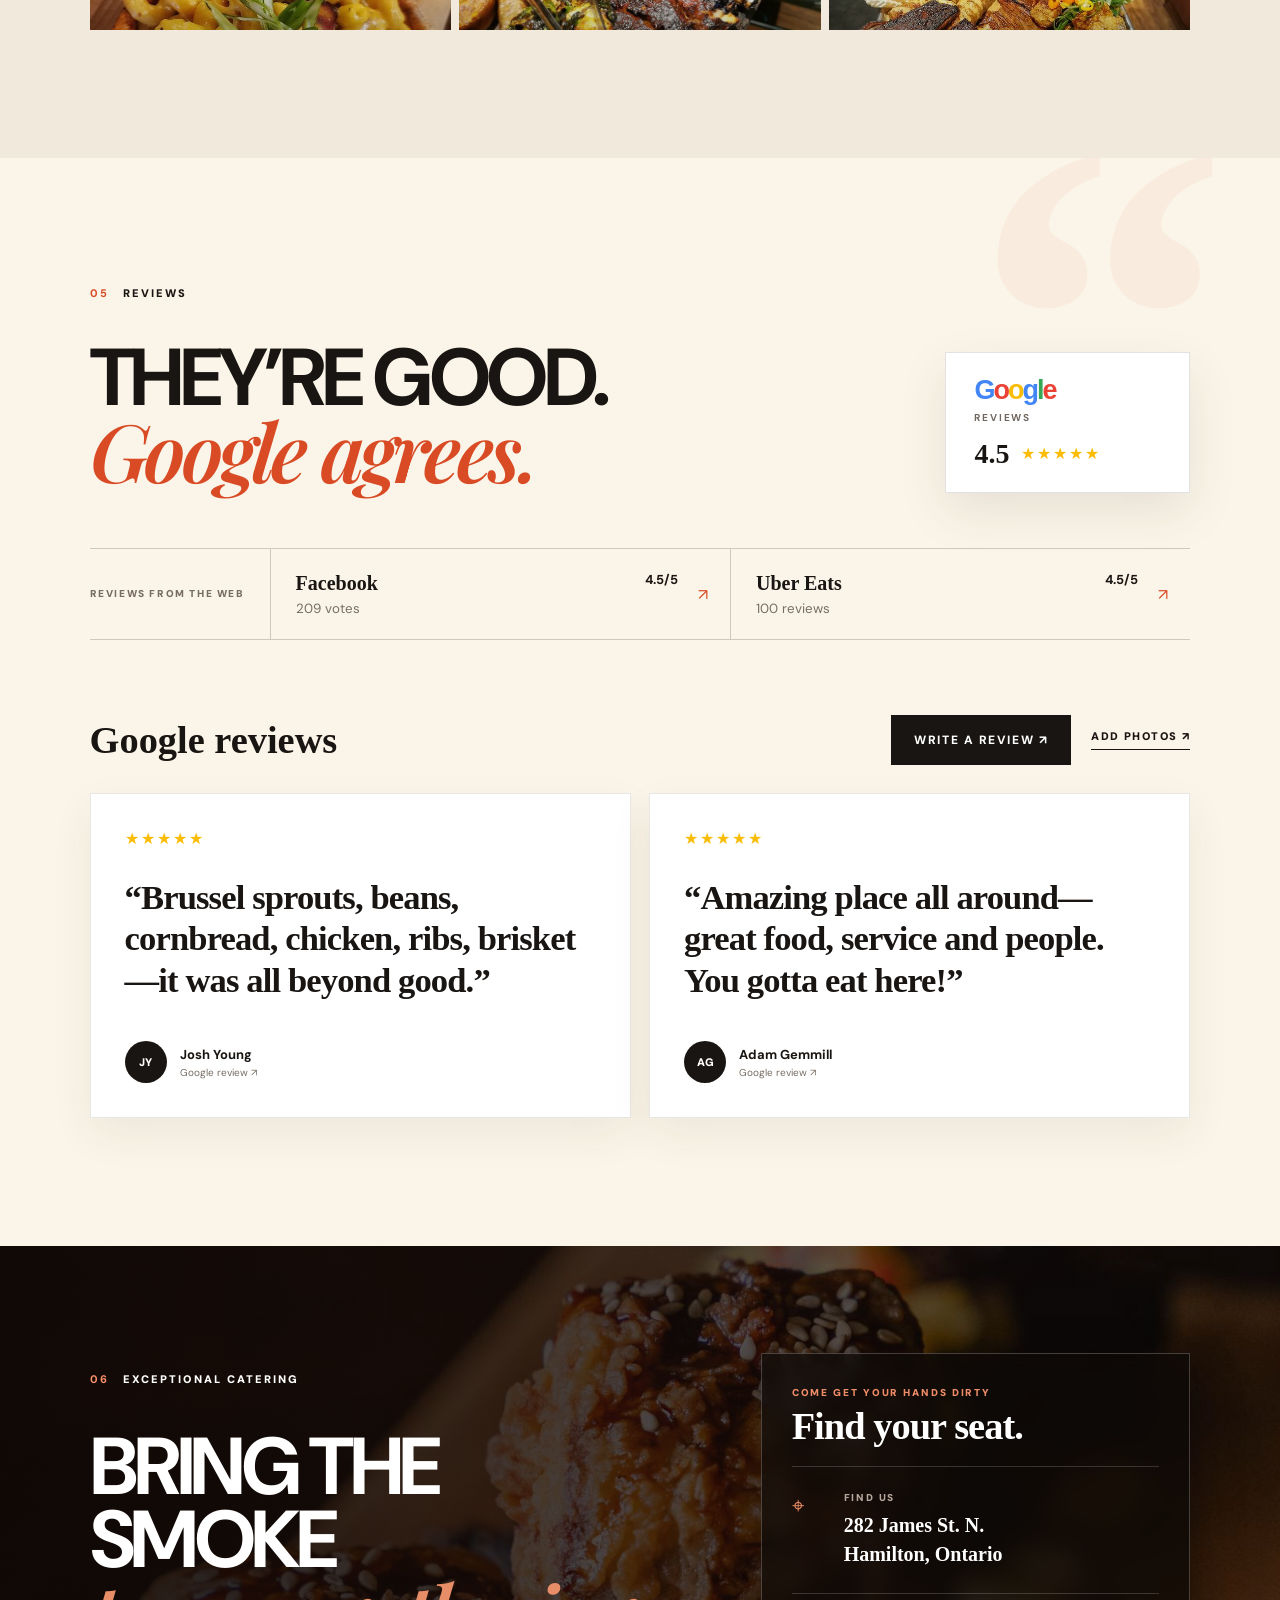
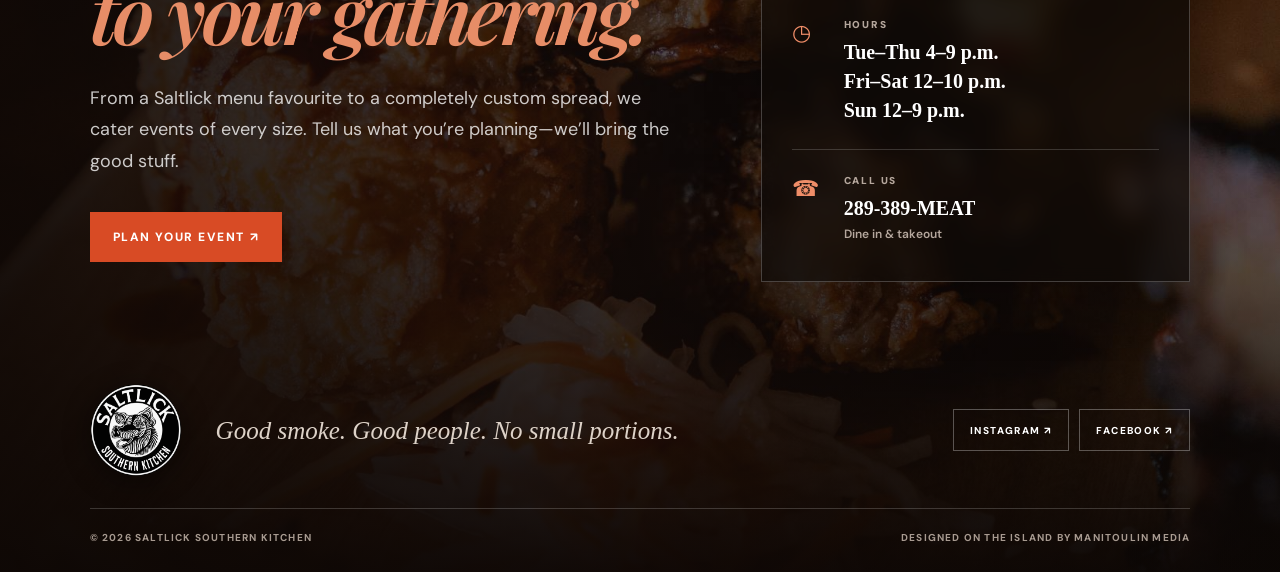
==== commit 4c458844: "Use new Southern Kitchen logo across site" ====
--- a/index.html
+++ b/index.html
@@ -45,7 +45,7 @@
         </div>
       </div>
     </nav>
-    <a class="brand" href="#top" aria-label="Saltlick Southern Kitchen home"><img data-image="logo" src="/gallery/saltlick-logo-2026.webp" alt="Saltlick Southern Kitchen"></a>
+    <a class="brand" href="#top" aria-label="Saltlick Southern Kitchen home"><img data-image="logo" src="/saltlick-logo-kitchen-2026.webp" alt="Saltlick Southern Kitchen"></a>
     <nav class="main-nav nav-right" aria-label="Secondary navigation">
       <a href="/catering/">Catering</a><a href="/visit/">Visit</a>
       <a class="outline-button" data-link="reserve_url" href="#" target="_blank" rel="noreferrer">Reserve ↗︎</a>
@@ -137,7 +137,7 @@
         </div>
       </div>
       <div class="footer-base">
-        <img data-image="logo" src="/gallery/saltlick-logo-2026.webp" alt="Saltlick Southern Kitchen">
+        <img data-image="logo" src="/saltlick-logo-kitchen-2026.webp" alt="Saltlick Southern Kitchen">
         <p data-text="footer_tagline"></p>
         <div class="socials"><a data-link="instagram_url" href="#" target="_blank" rel="noreferrer">Instagram ↗︎</a><a data-link="facebook_url" href="#" target="_blank" rel="noreferrer">Facebook ↗︎</a></div>
         <div class="credits"><span>© 2026 Saltlick Southern Kitchen</span><a href="https://manitoulinmedia.ca" target="_blank" rel="noreferrer">Designed on the Island by Manitoulin Media</a></div>
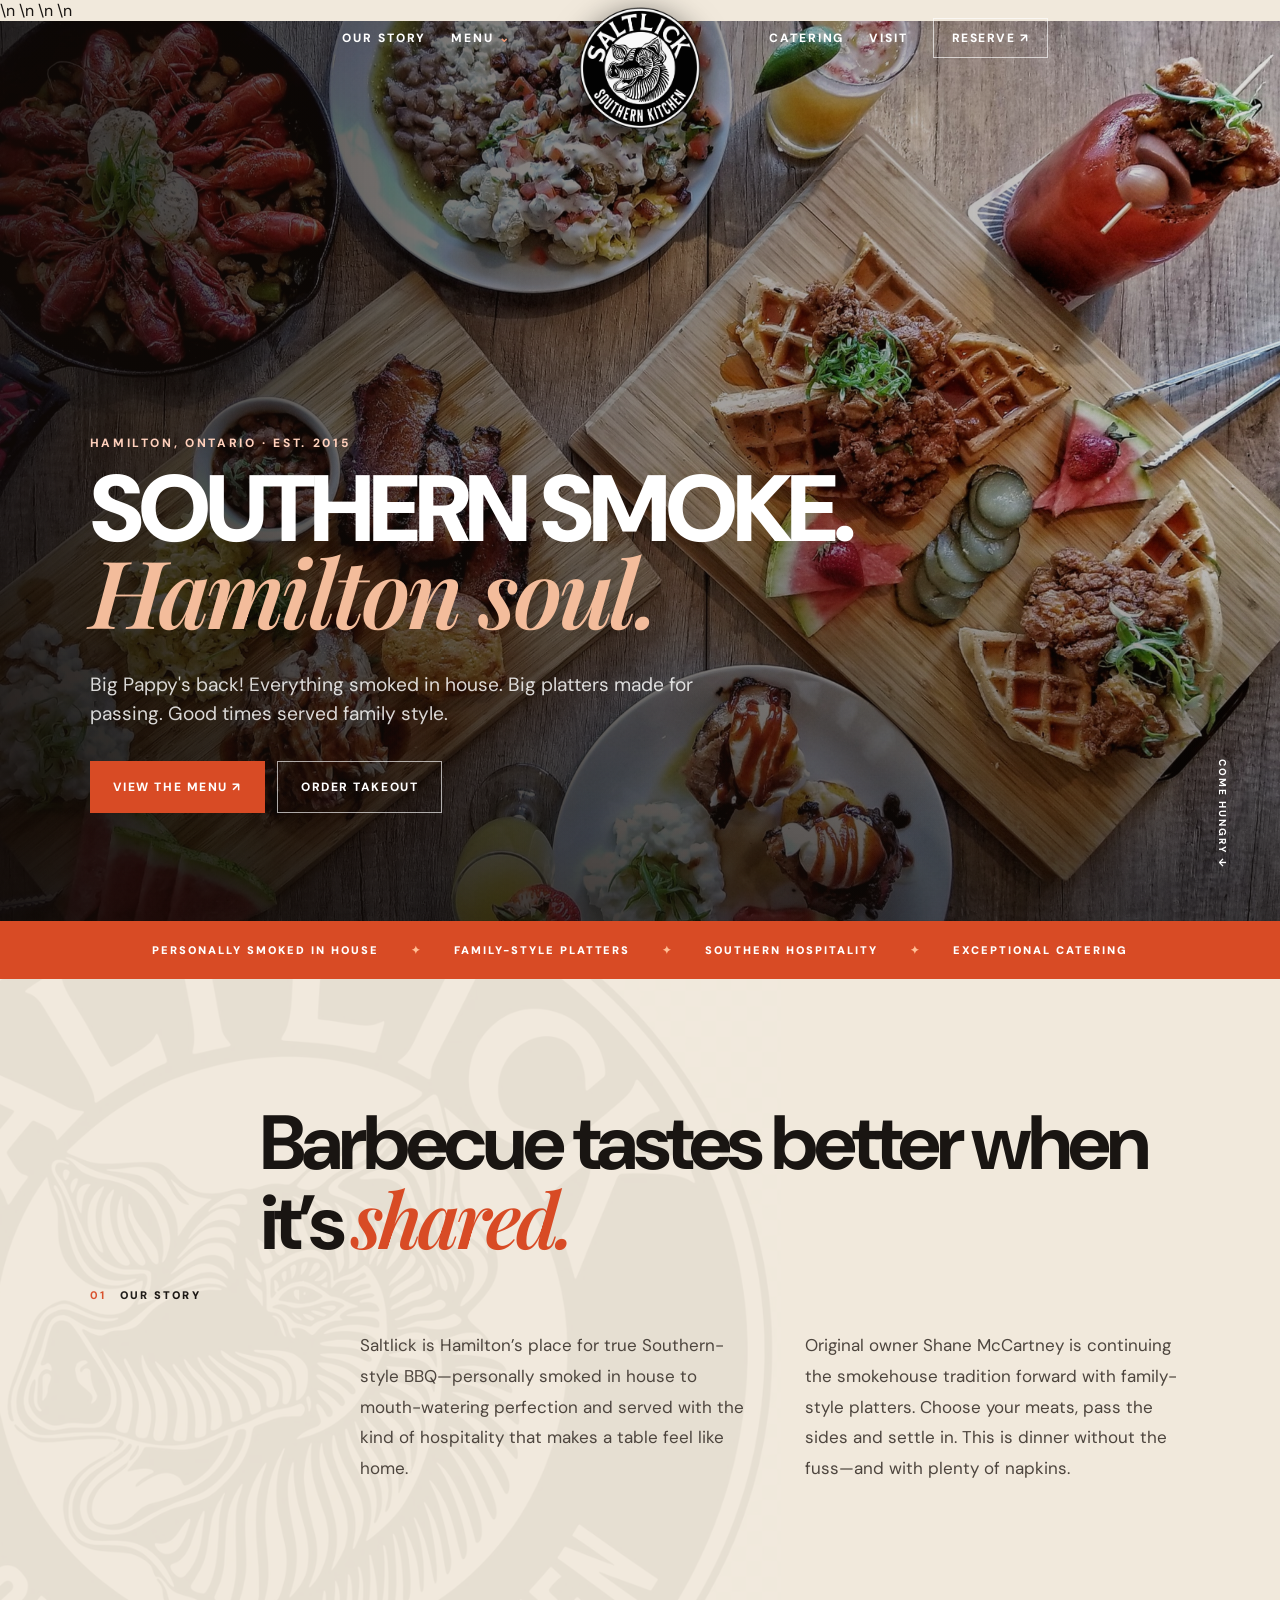
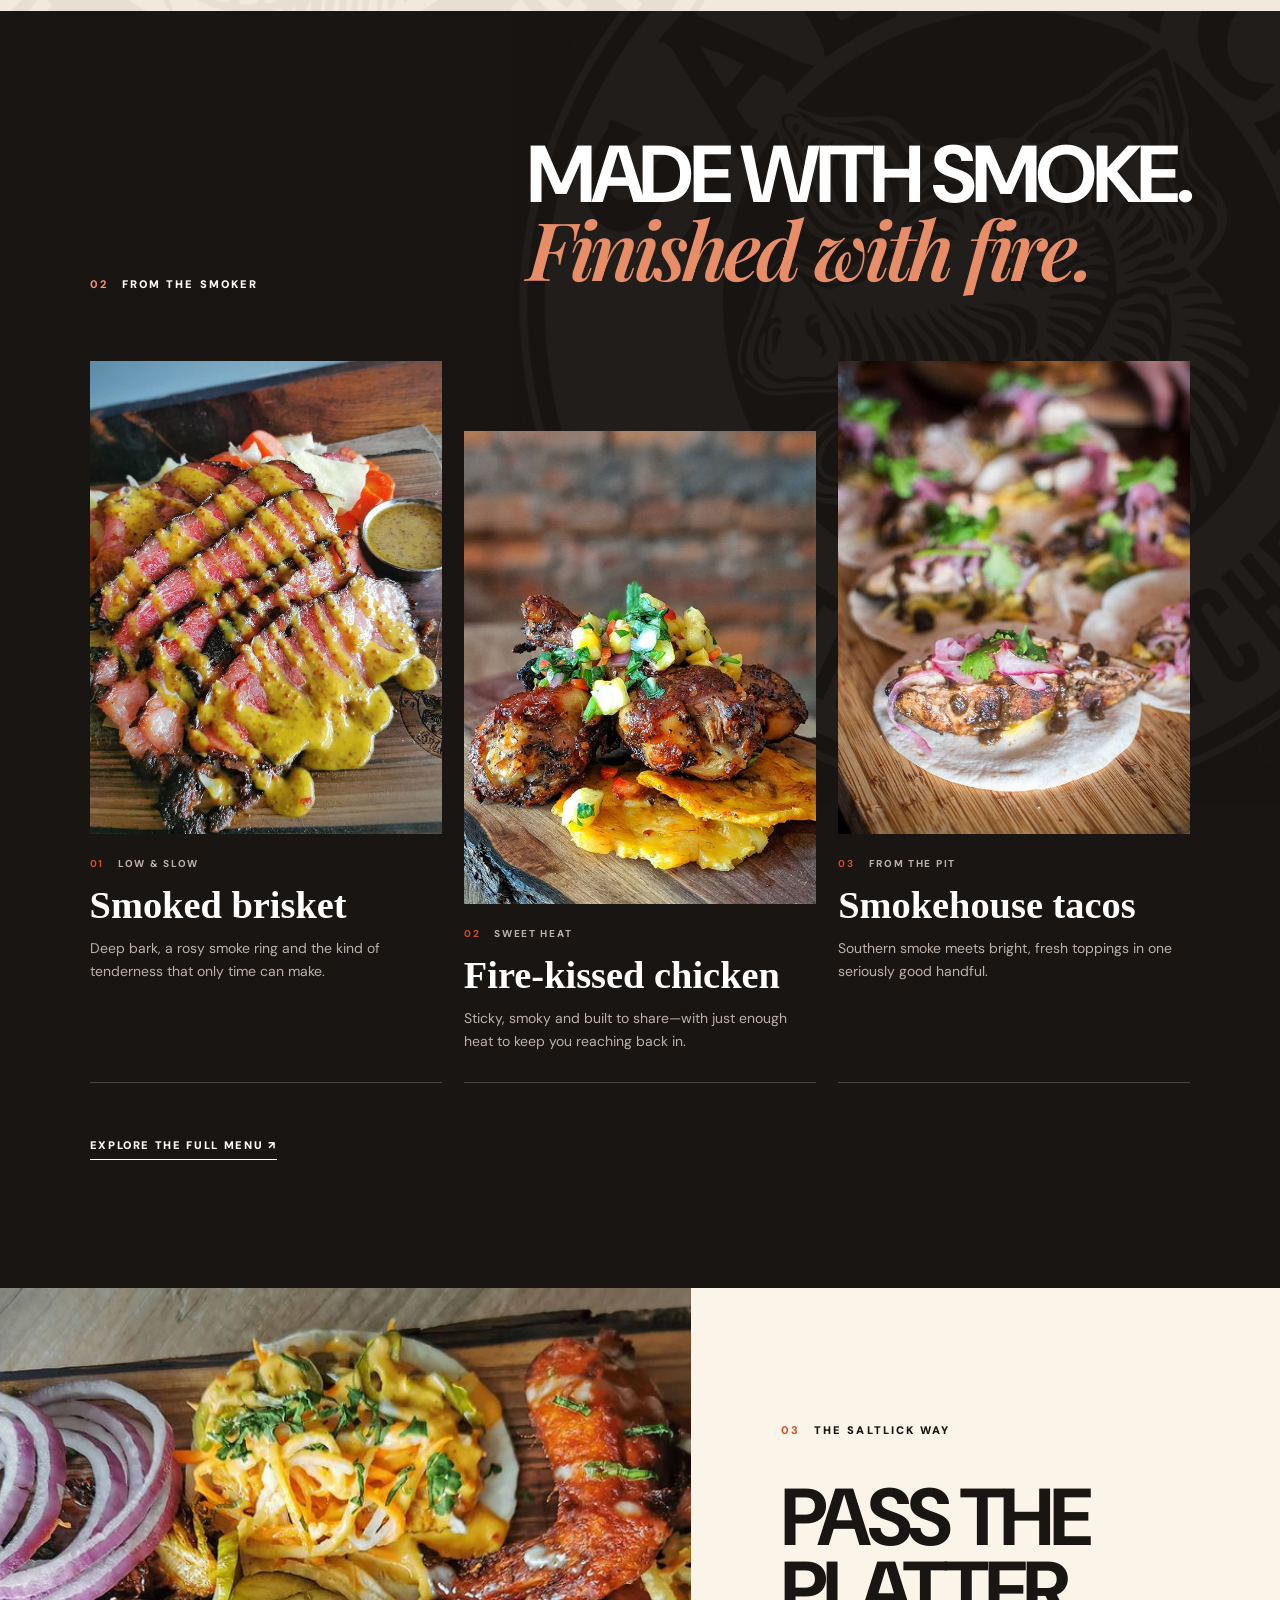
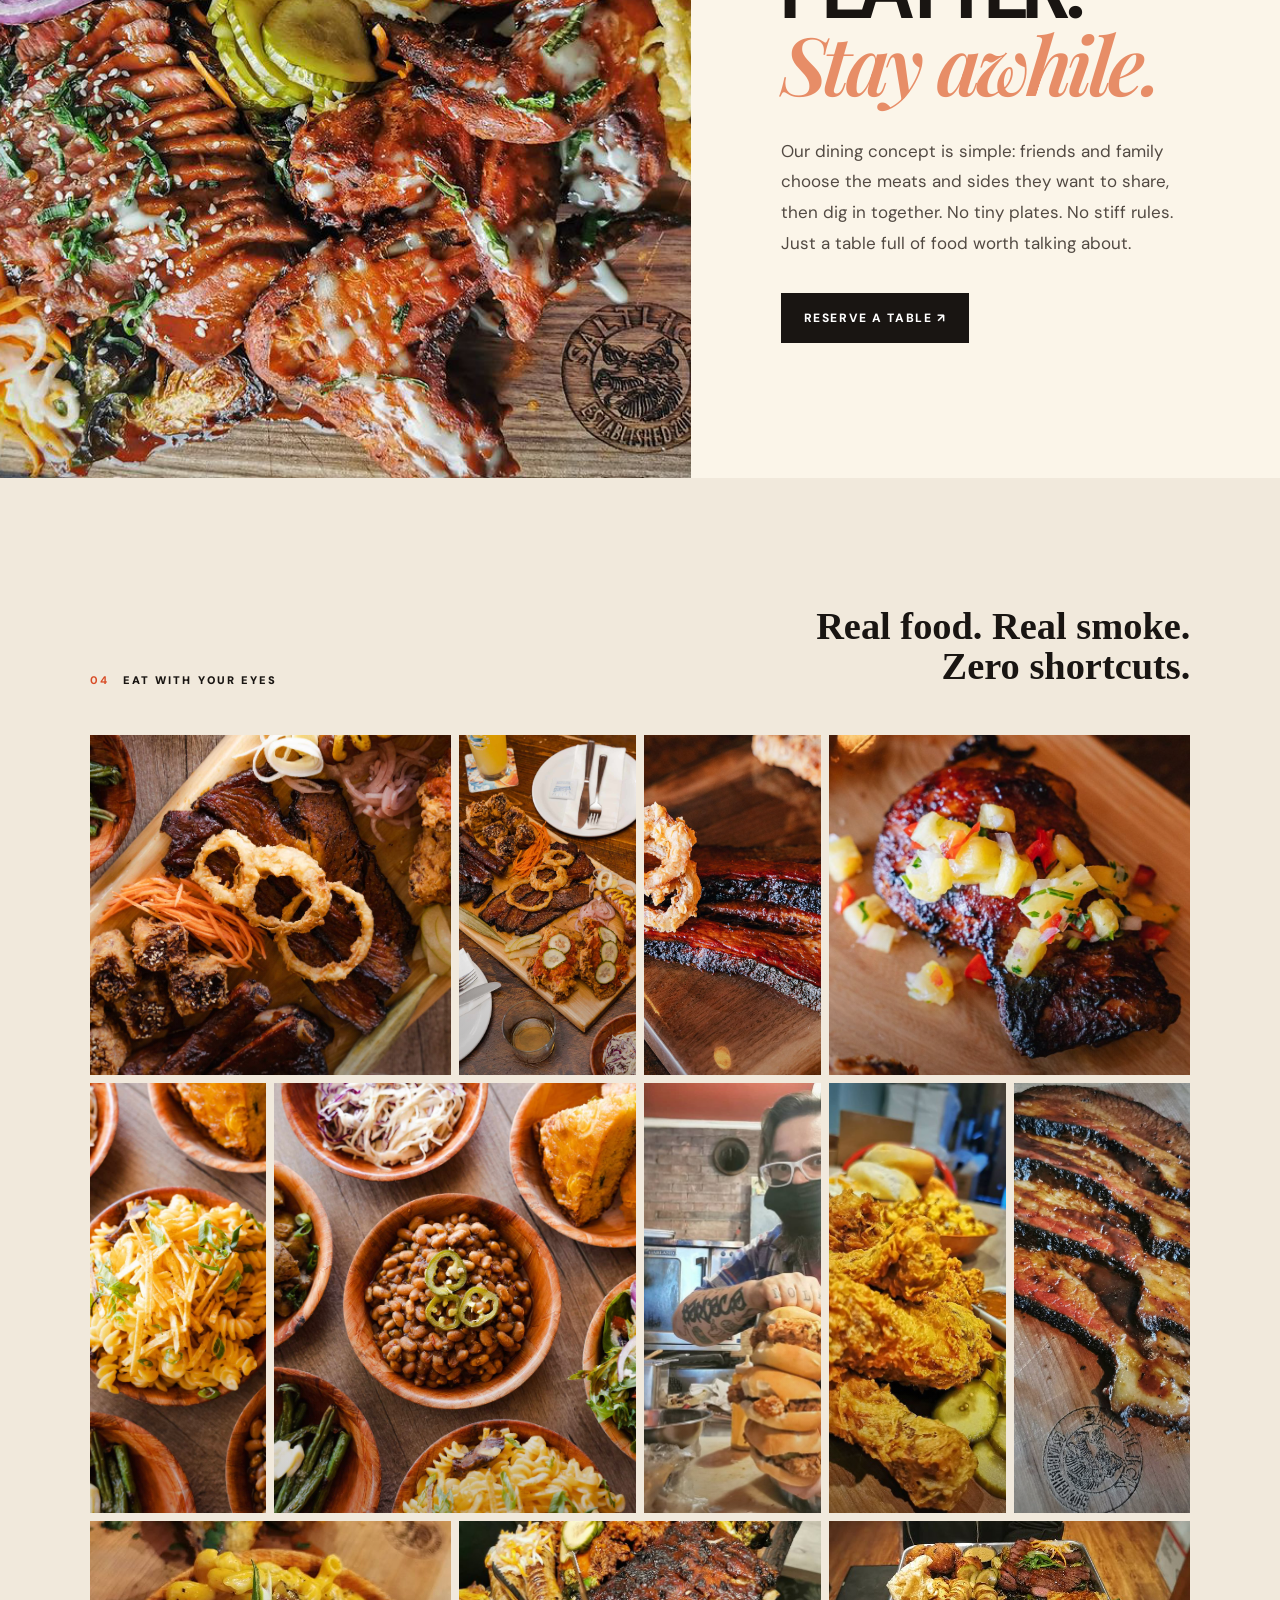
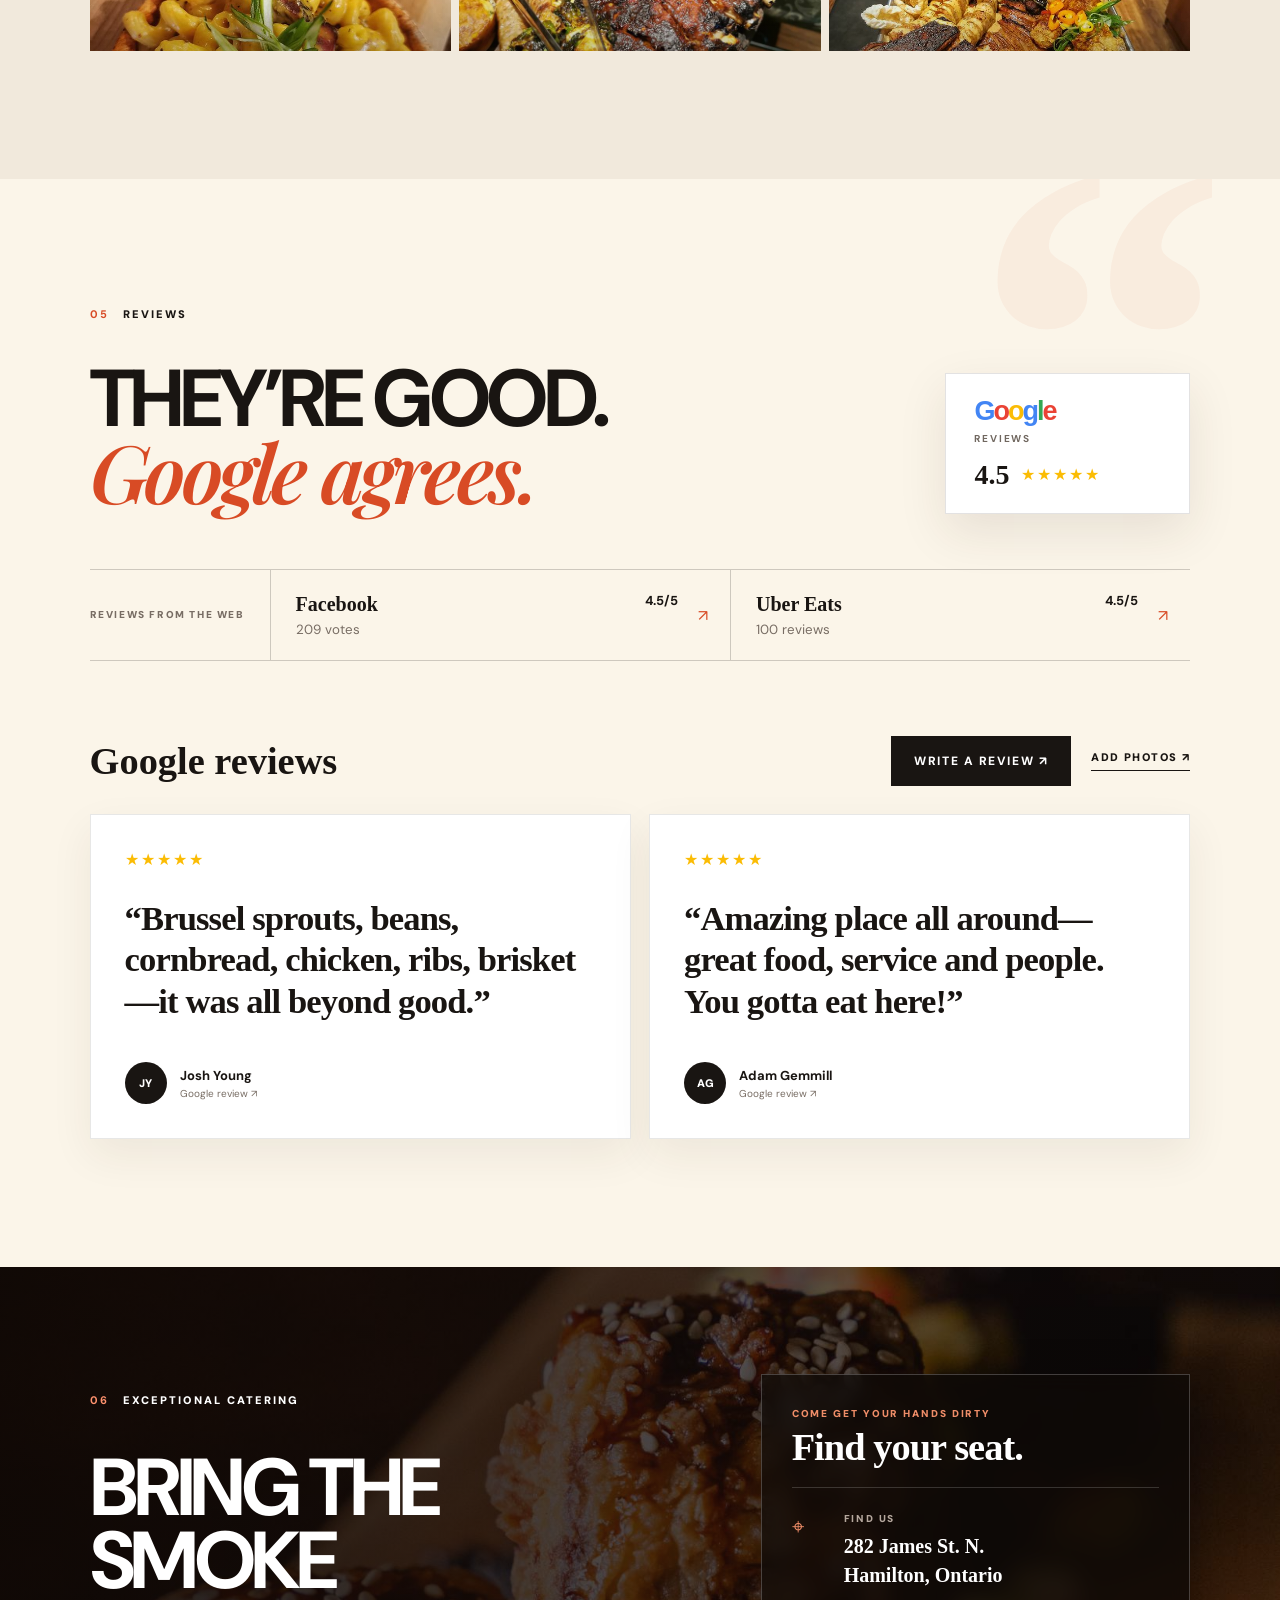
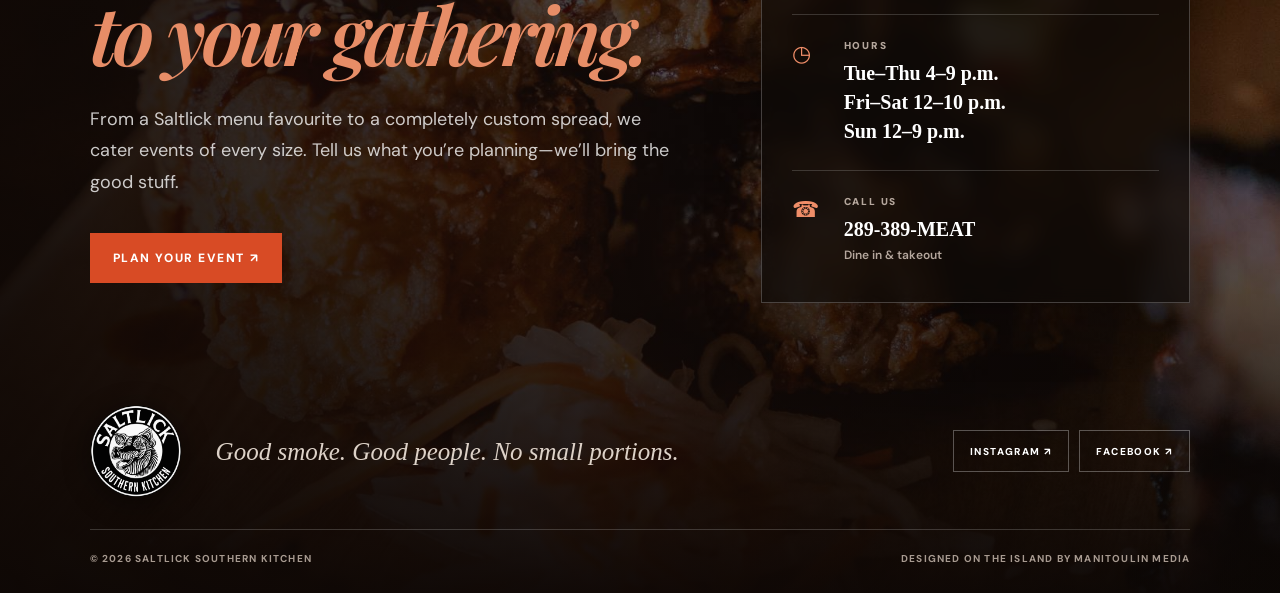
==== commit e6318741: "Refresh social sharing preview and description" ====
--- a/index.html
+++ b/index.html
@@ -7,16 +7,16 @@
   <meta name="description" content="House-smoked Southern BBQ, family-style platters and catering in Hamilton, Ontario.">
   <meta property="og:type" content="website">
   <meta property="og:title" content="Saltlick Southern Kitchen | Hamilton, Ontario">
-  <meta property="og:description" content="Southern smoke. Hamilton soul. House-smoked BBQ and family-style dining on James Street North.">
-  <meta property="og:url" content="https://saltlick.manitoulinmedia.workers.dev/">
-  <meta property="og:image" content="https://saltlick.manitoulinmedia.workers.dev/social-share.jpg">
+  <meta property="og:description" content="Come hungry. Leave happy. Dig into house-smoked meats, big family-style platters and true Southern hospitality in the heart of Hamilton.">
+  <meta property="og:url" content="https://saltlick.manitoulinmedia.workers.dev/?share=southern-kitchen">
+  <meta property="og:image" content="https://saltlick.manitoulinmedia.workers.dev/social-share.jpg?v=southern-kitchen-2026">\n  <meta property="og:image:secure_url" content="https://saltlick.manitoulinmedia.workers.dev/social-share.jpg?v=southern-kitchen-2026">\n  <meta property="og:image:type" content="image/jpeg">\n  <meta property="og:site_name" content="Saltlick Southern Kitchen">\n  <meta property="og:locale" content="en_CA">
   <meta property="og:image:width" content="1200">
   <meta property="og:image:height" content="630">
   <meta property="og:image:alt" content="Saltlick Southern Kitchen food and logo">
   <meta name="twitter:card" content="summary_large_image">
   <meta name="twitter:title" content="Saltlick Southern Kitchen | Hamilton, Ontario">
-  <meta name="twitter:description" content="Southern smoke. Hamilton soul. House-smoked BBQ and family-style dining on James Street North.">
-  <meta name="twitter:image" content="https://saltlick.manitoulinmedia.workers.dev/social-share.jpg">
+  <meta name="twitter:description" content="Come hungry. Leave happy. House-smoked meats, big family-style platters and true Southern hospitality in Hamilton.">
+  <meta name="twitter:image" content="https://saltlick.manitoulinmedia.workers.dev/social-share.jpg?v=southern-kitchen-2026">
   <title>Saltlick Southern Kitchen | Southern BBQ in Hamilton</title>
   <link rel="icon" href="/favicon.ico">
   <link rel="preconnect" href="https://fonts.googleapis.com">
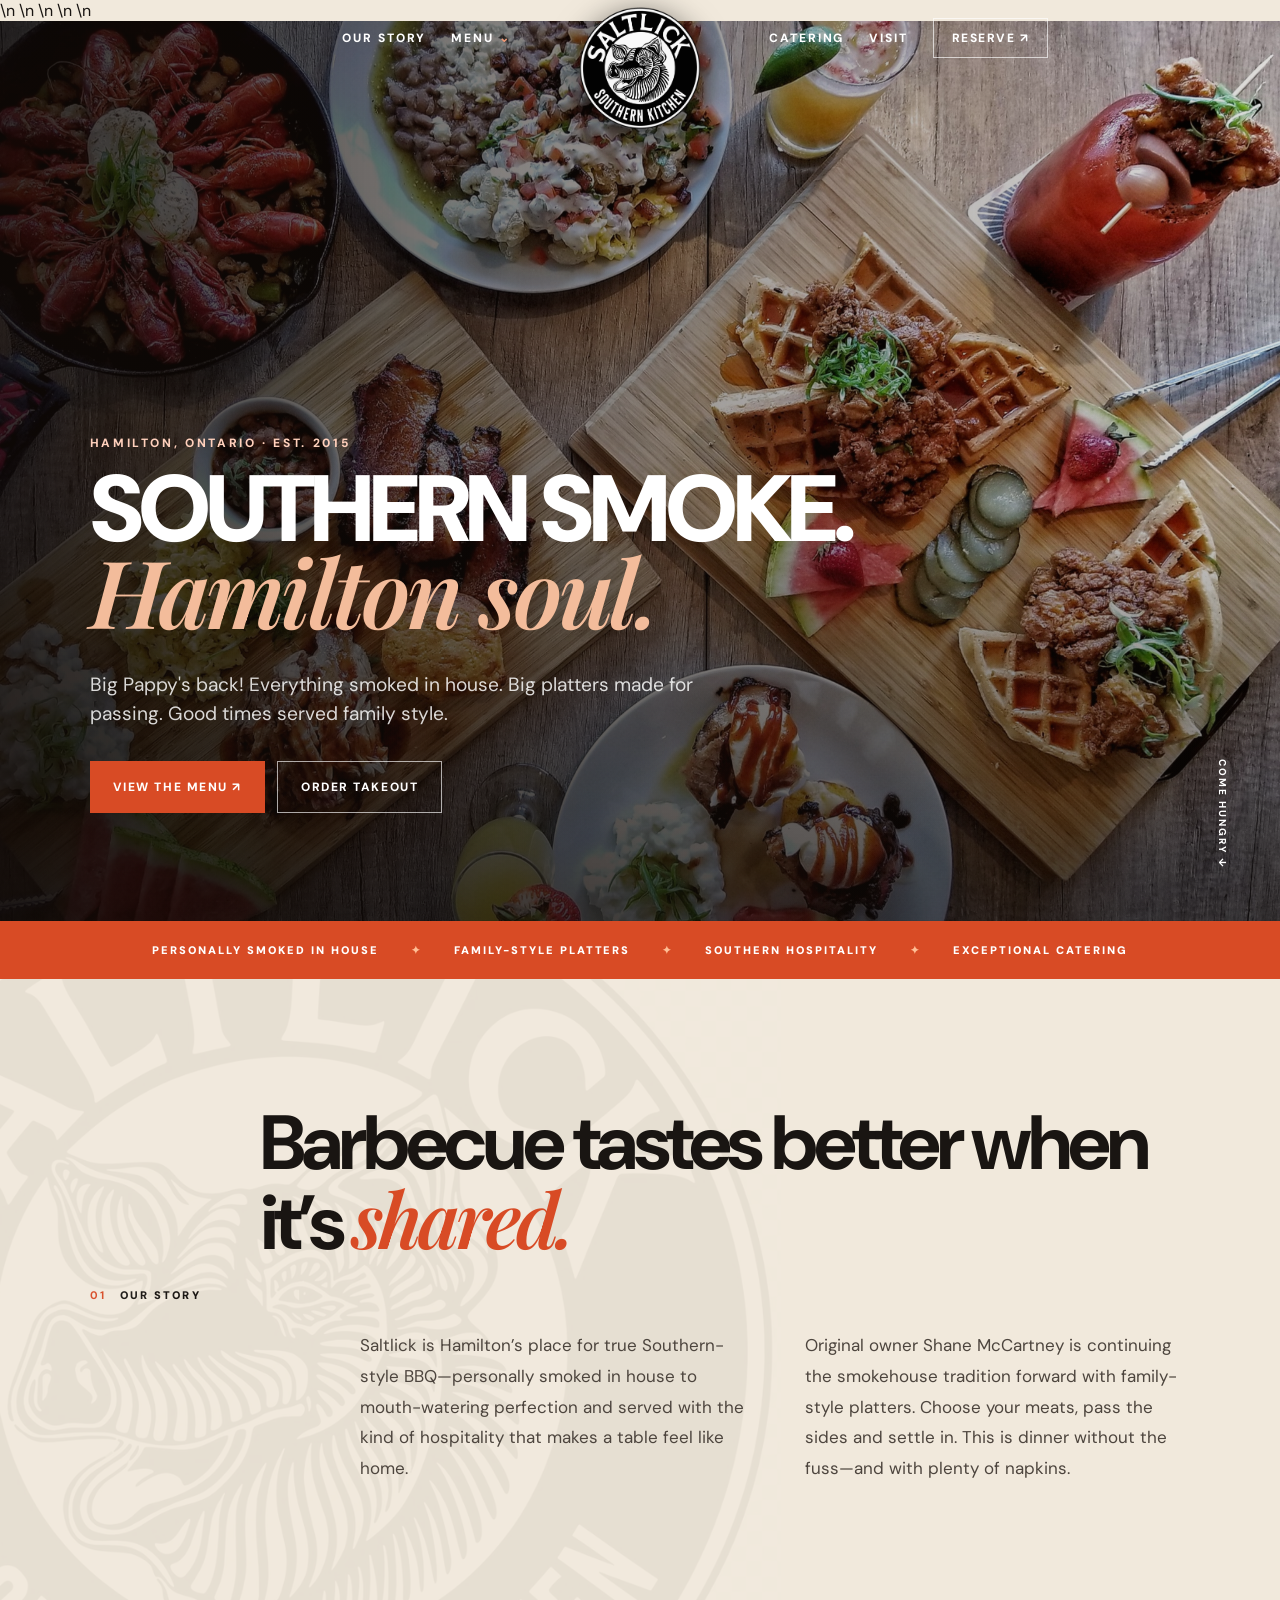
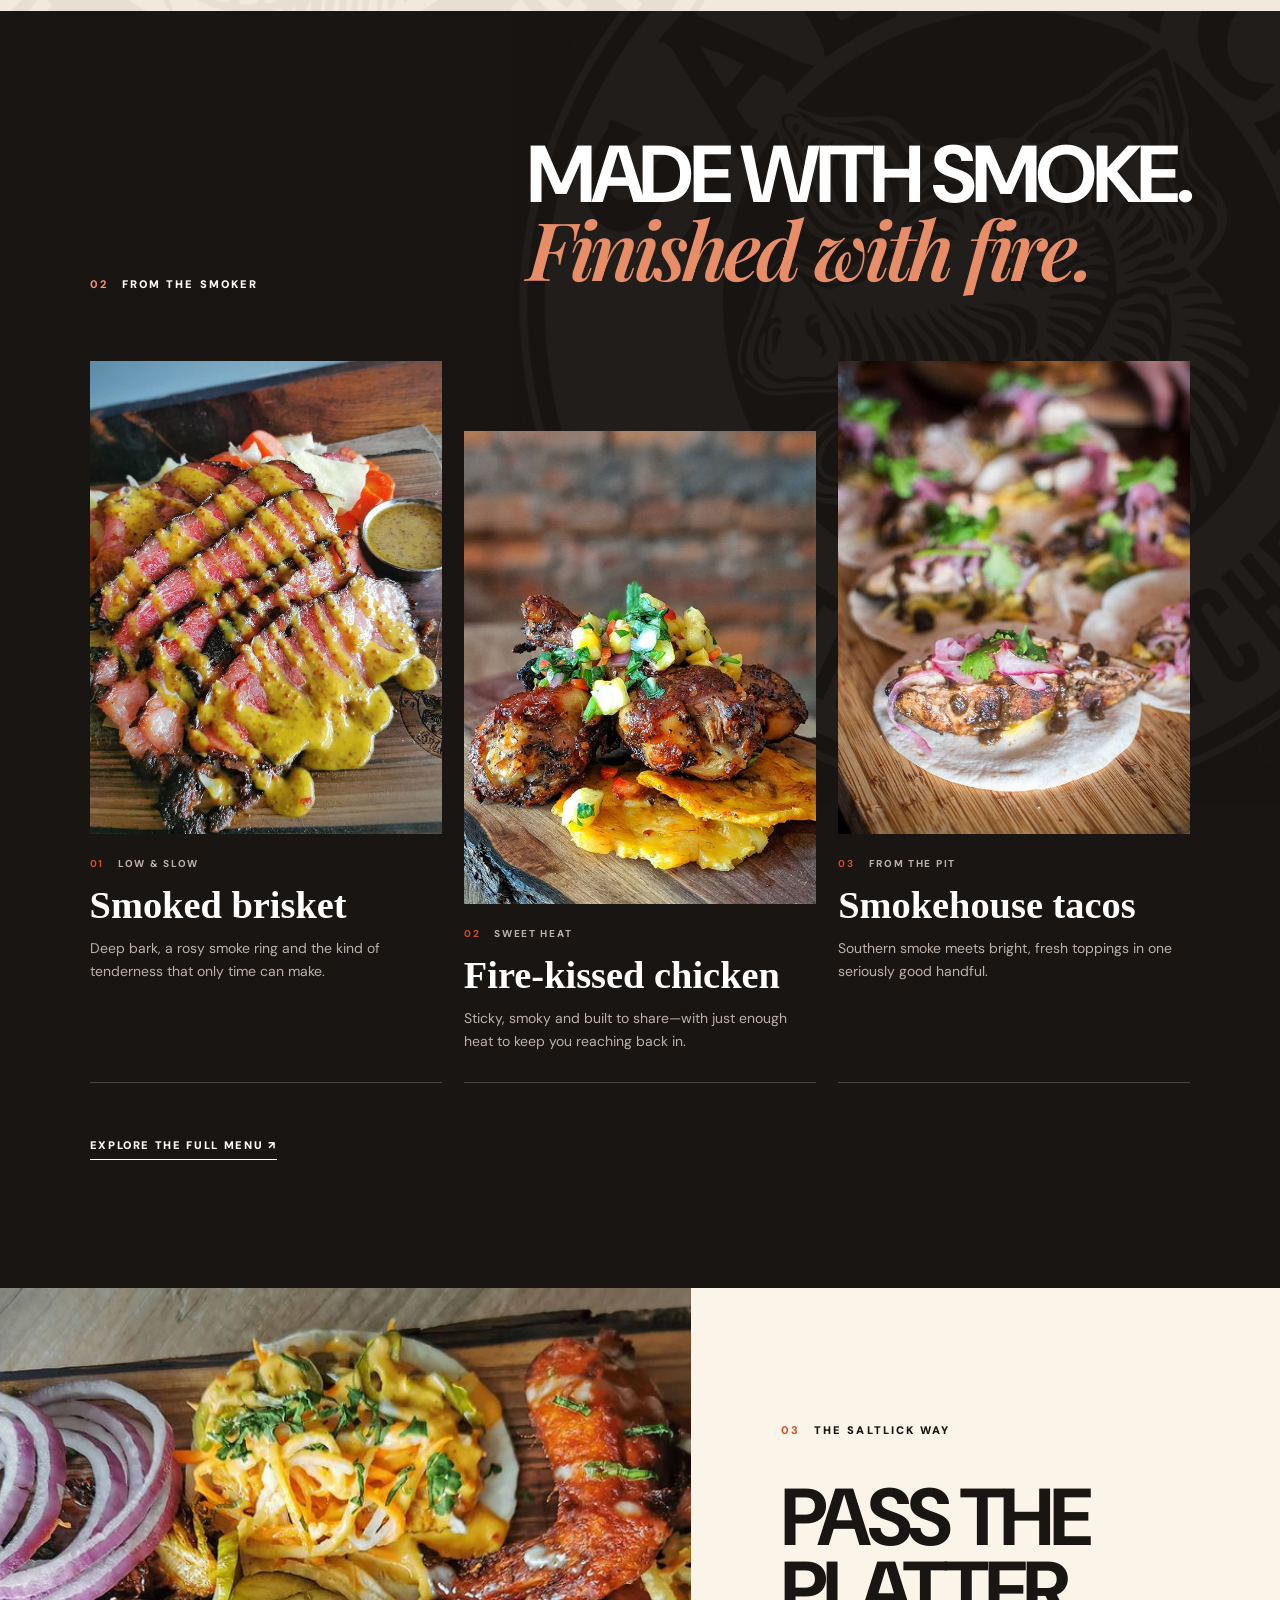
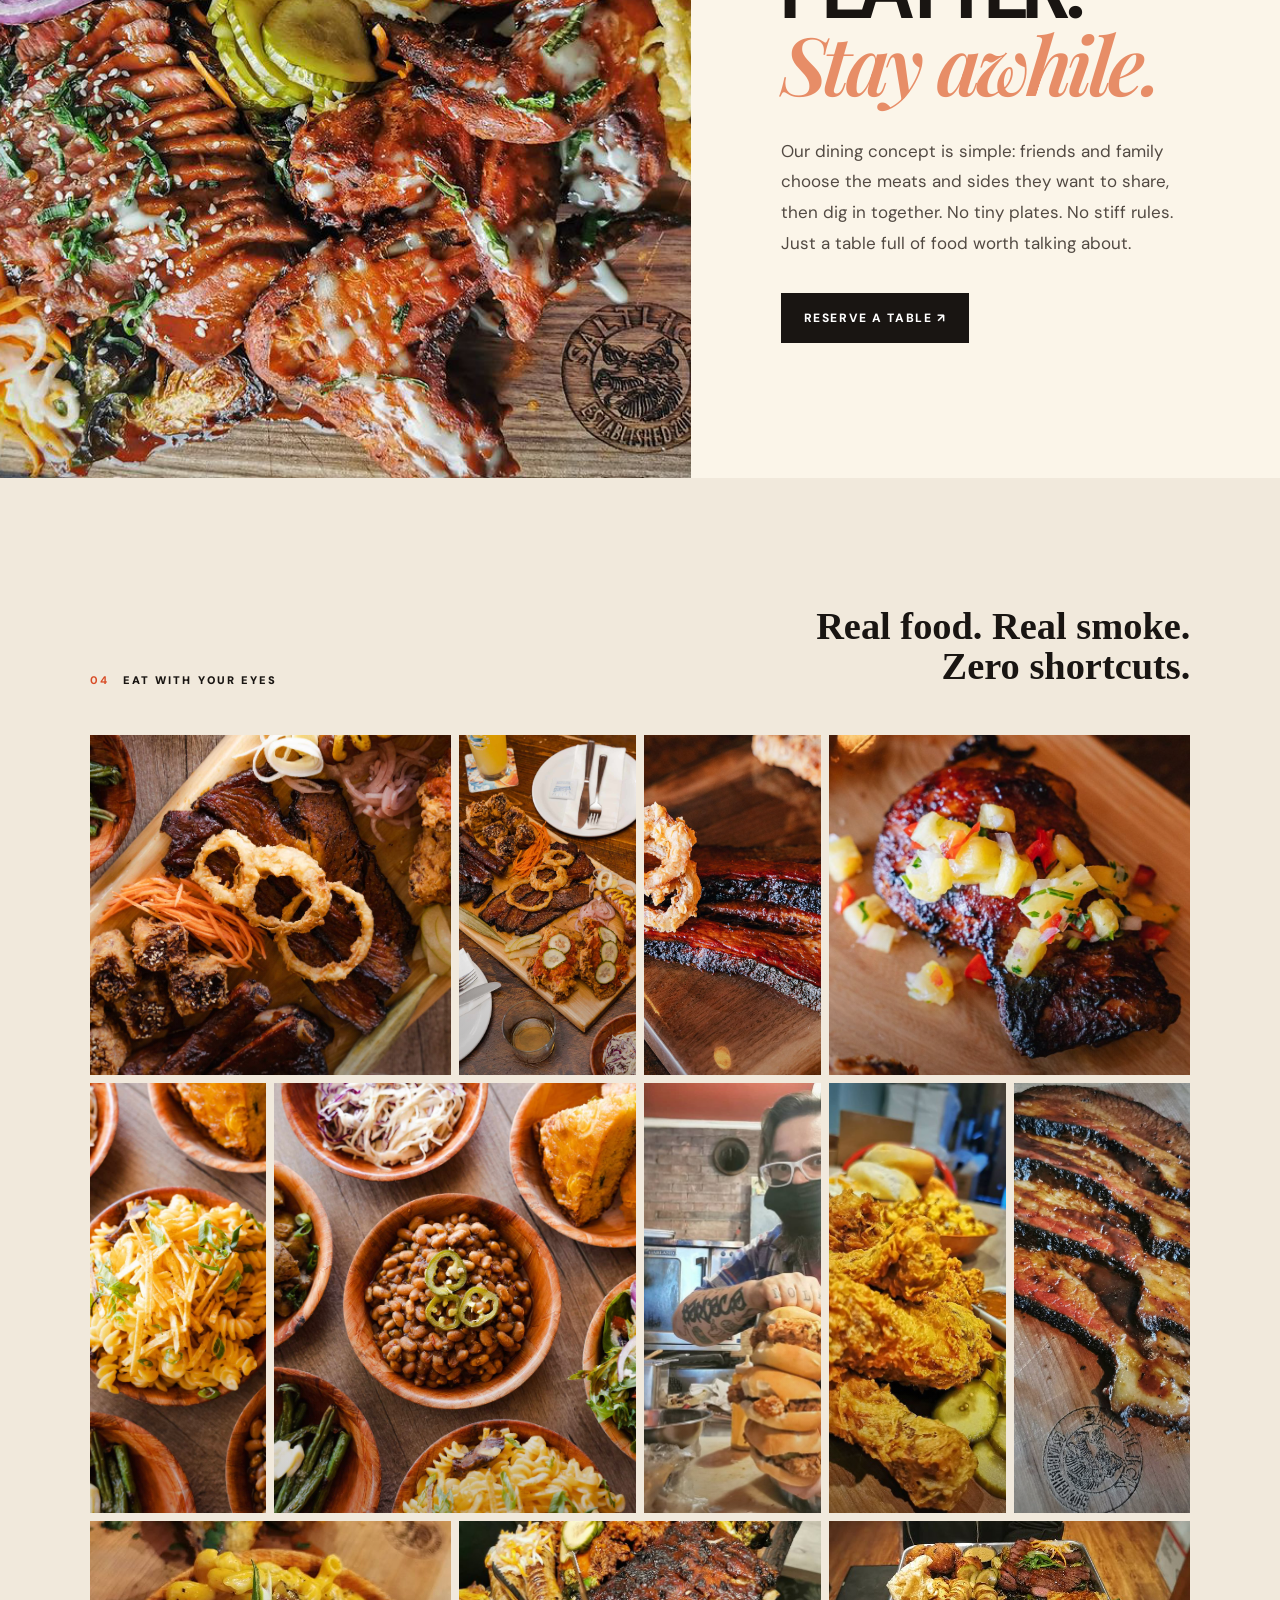
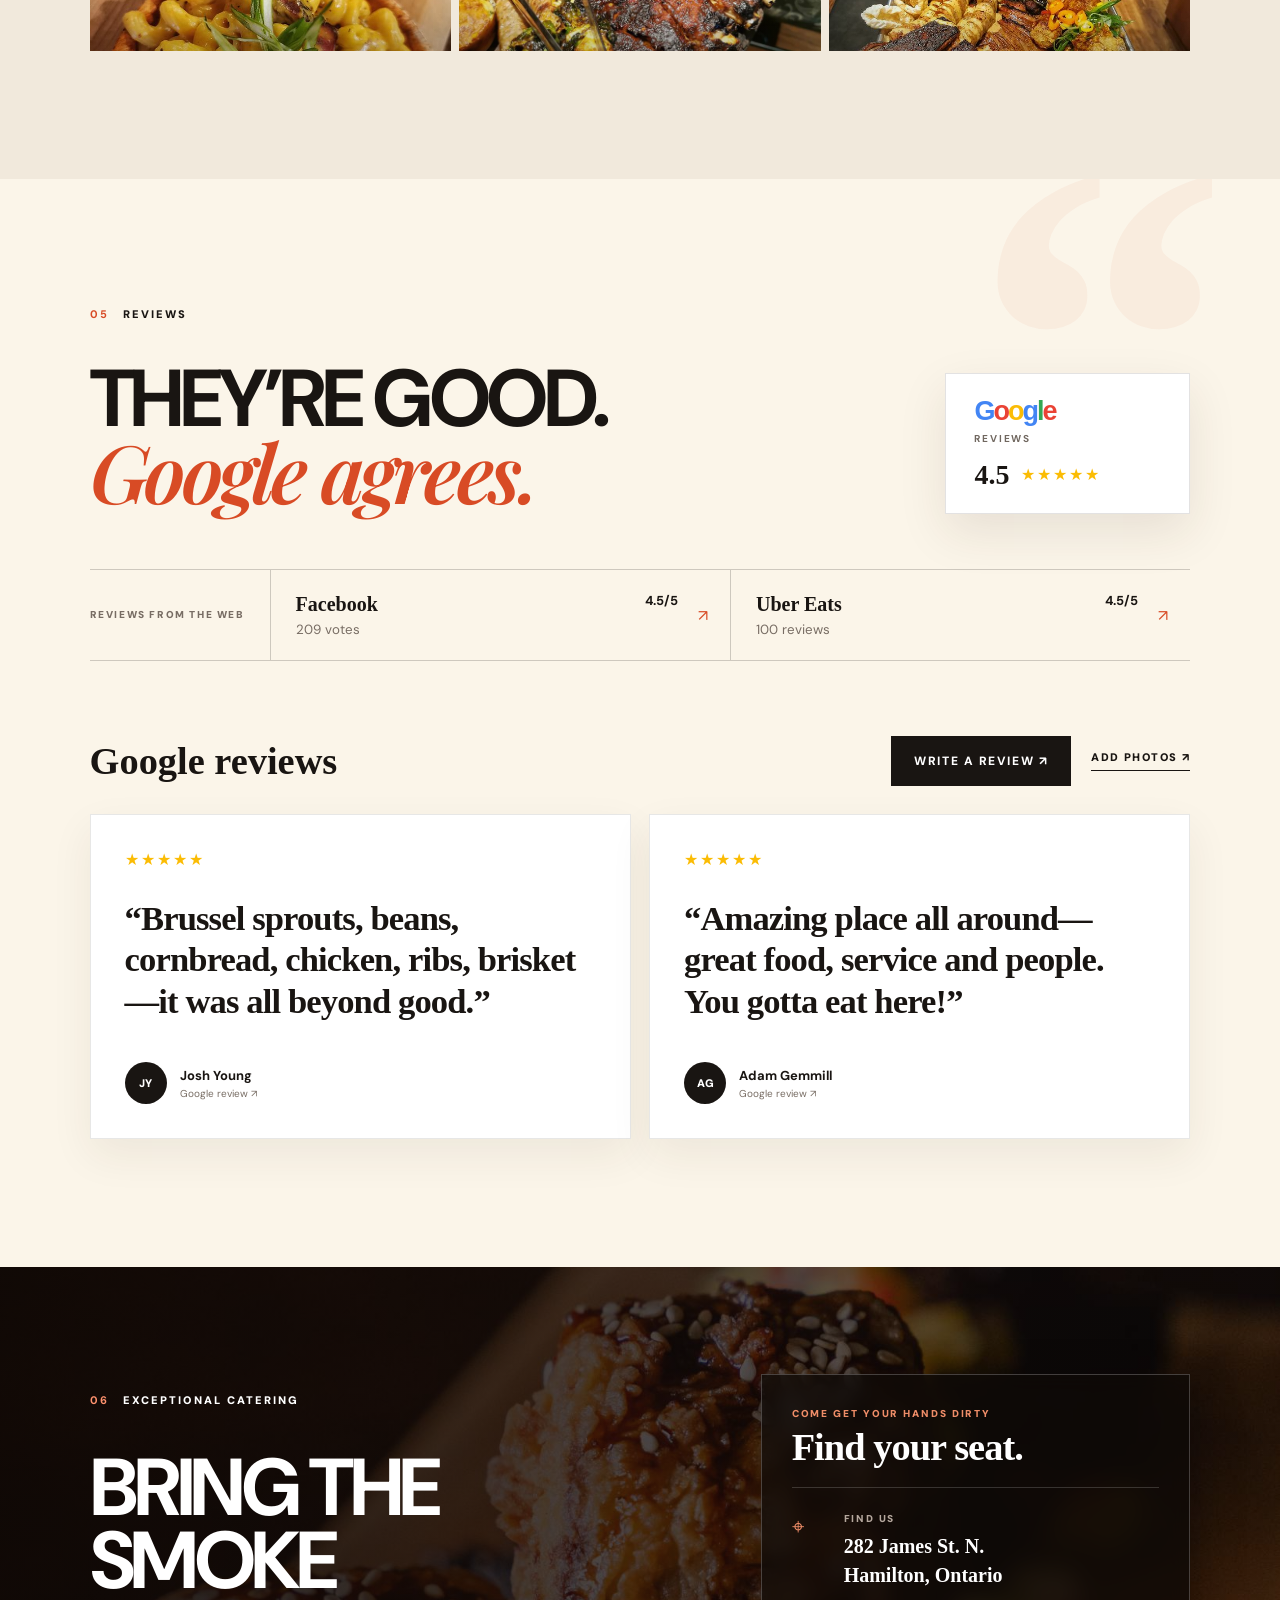
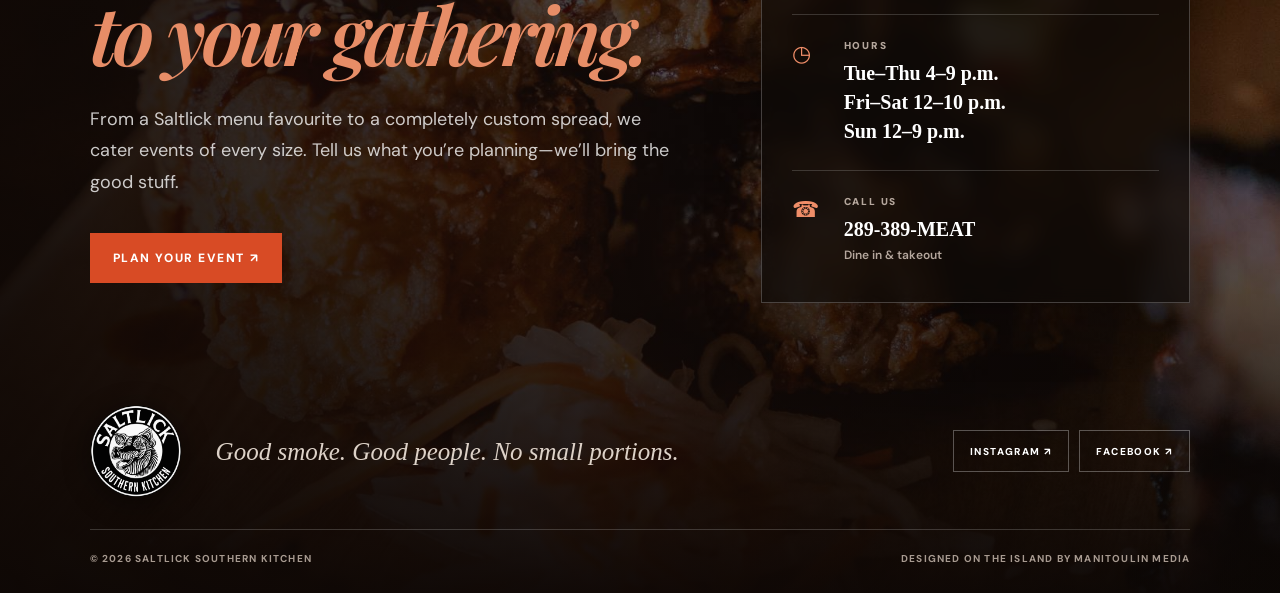
==== commit 7cd665e6: "Trigger refreshed Messenger share preview" ====
--- a/index.html
+++ b/index.html
@@ -25,7 +25,7 @@
   <link rel="stylesheet" href="/assets/styles.css">
   <link rel="stylesheet" href="/assets/refinements.css">
   <script src="/assets/site.js" defer></script>
-</head>
+  <!-- share-preview-v2 -->\n</head>
 <body>
   <header class="site-header">
     <nav class="main-nav nav-left" aria-label="Primary navigation">
